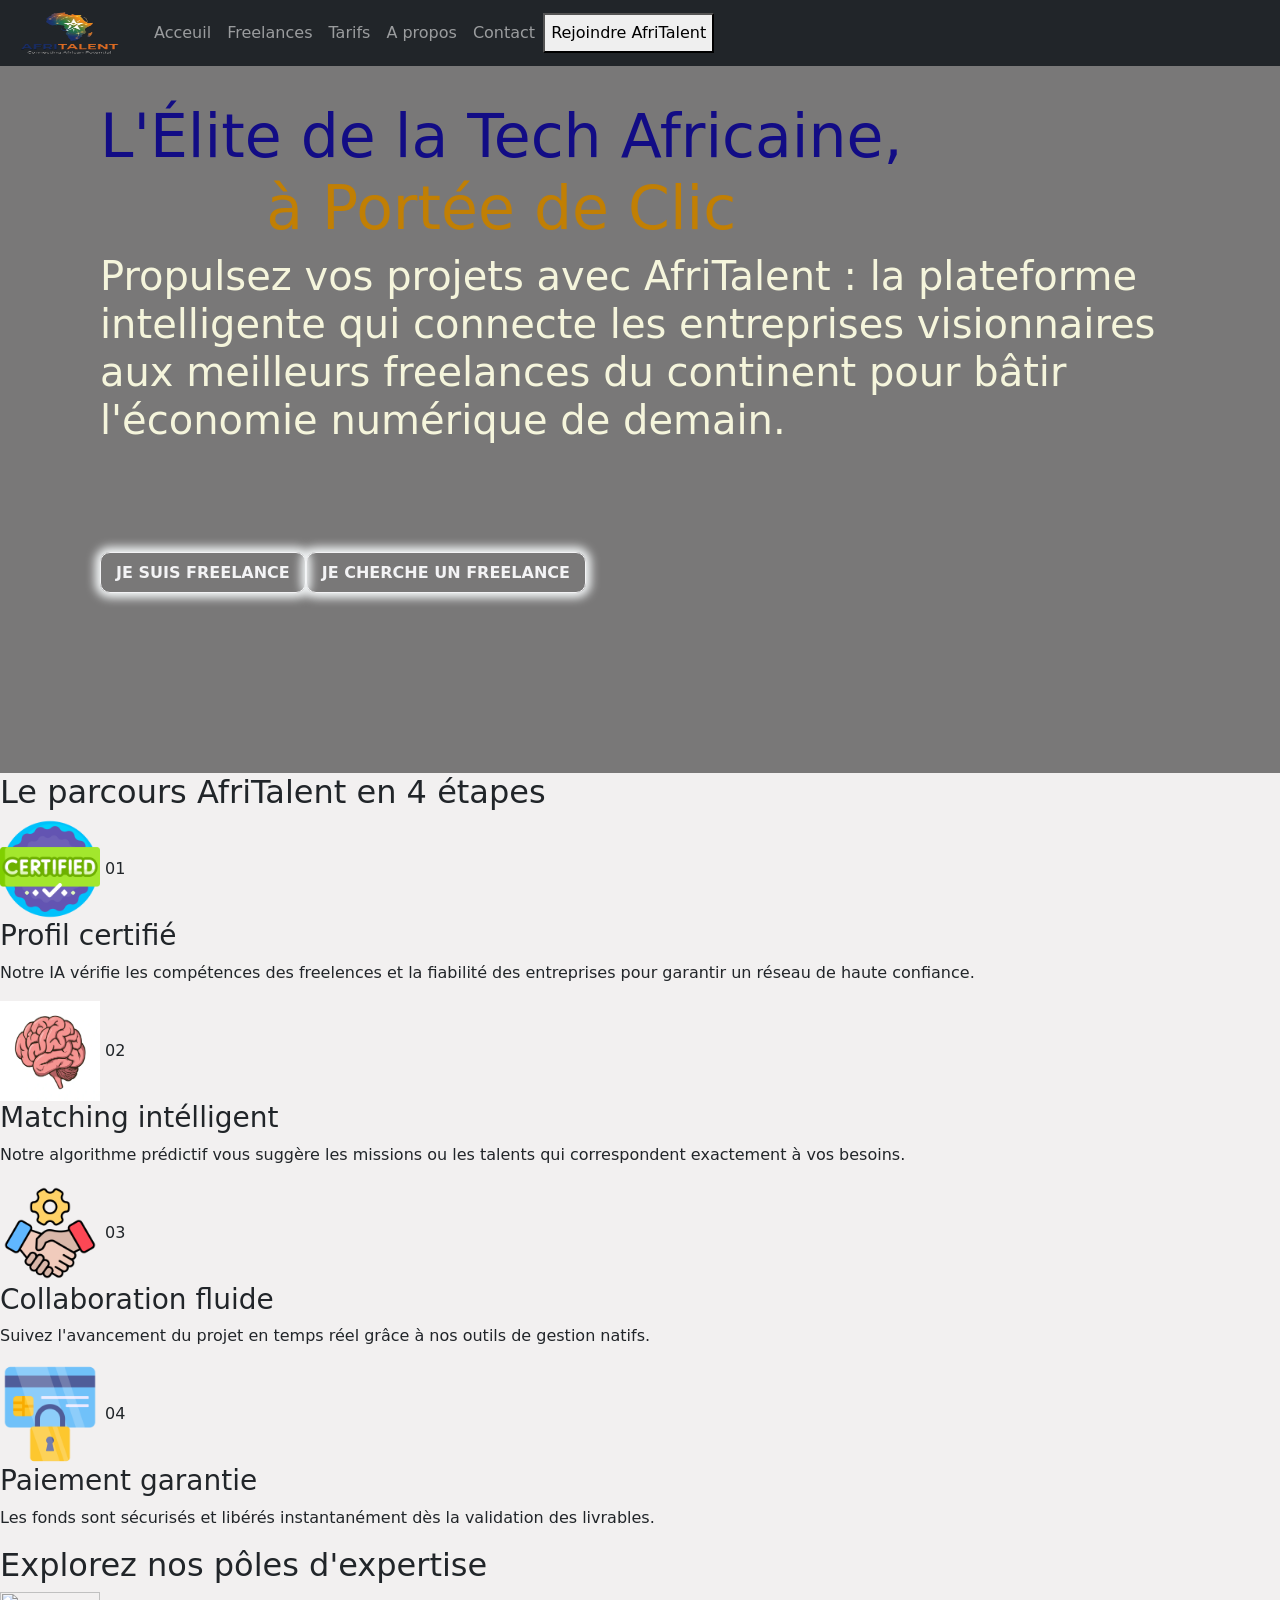
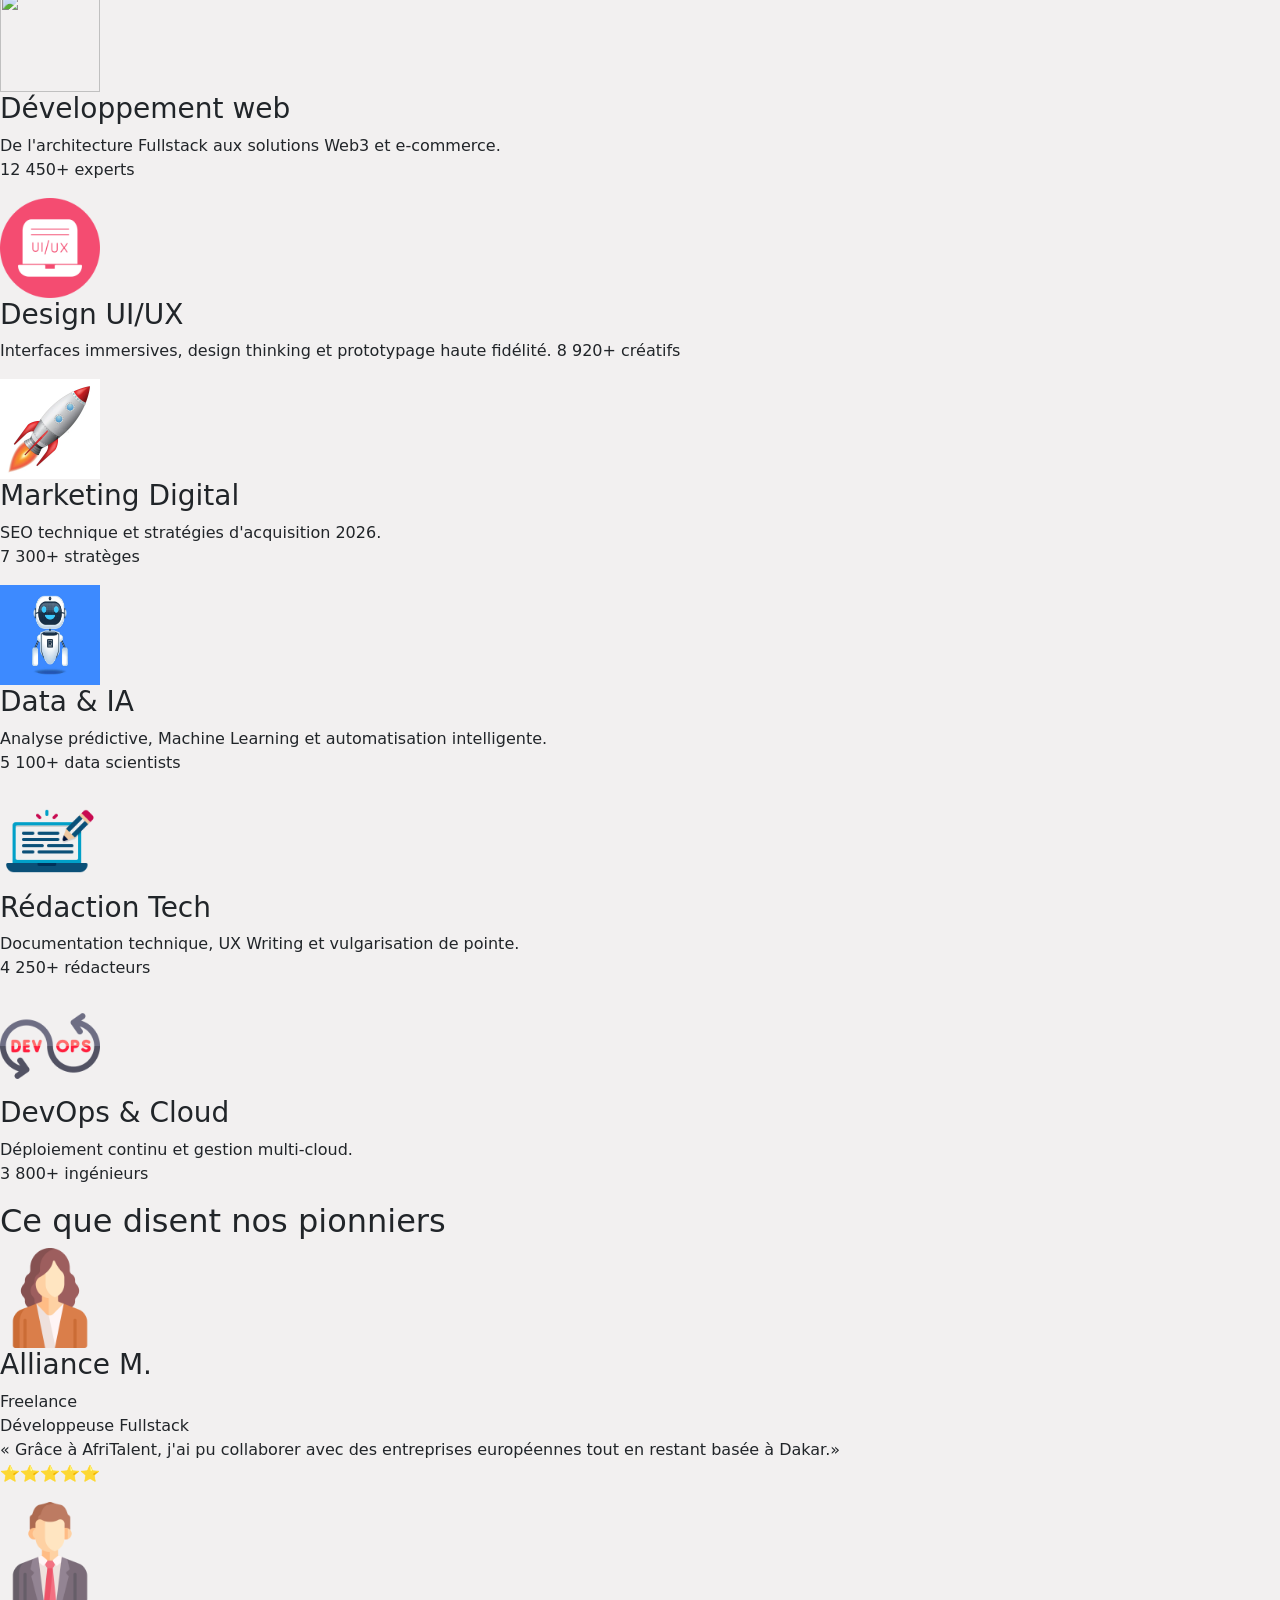
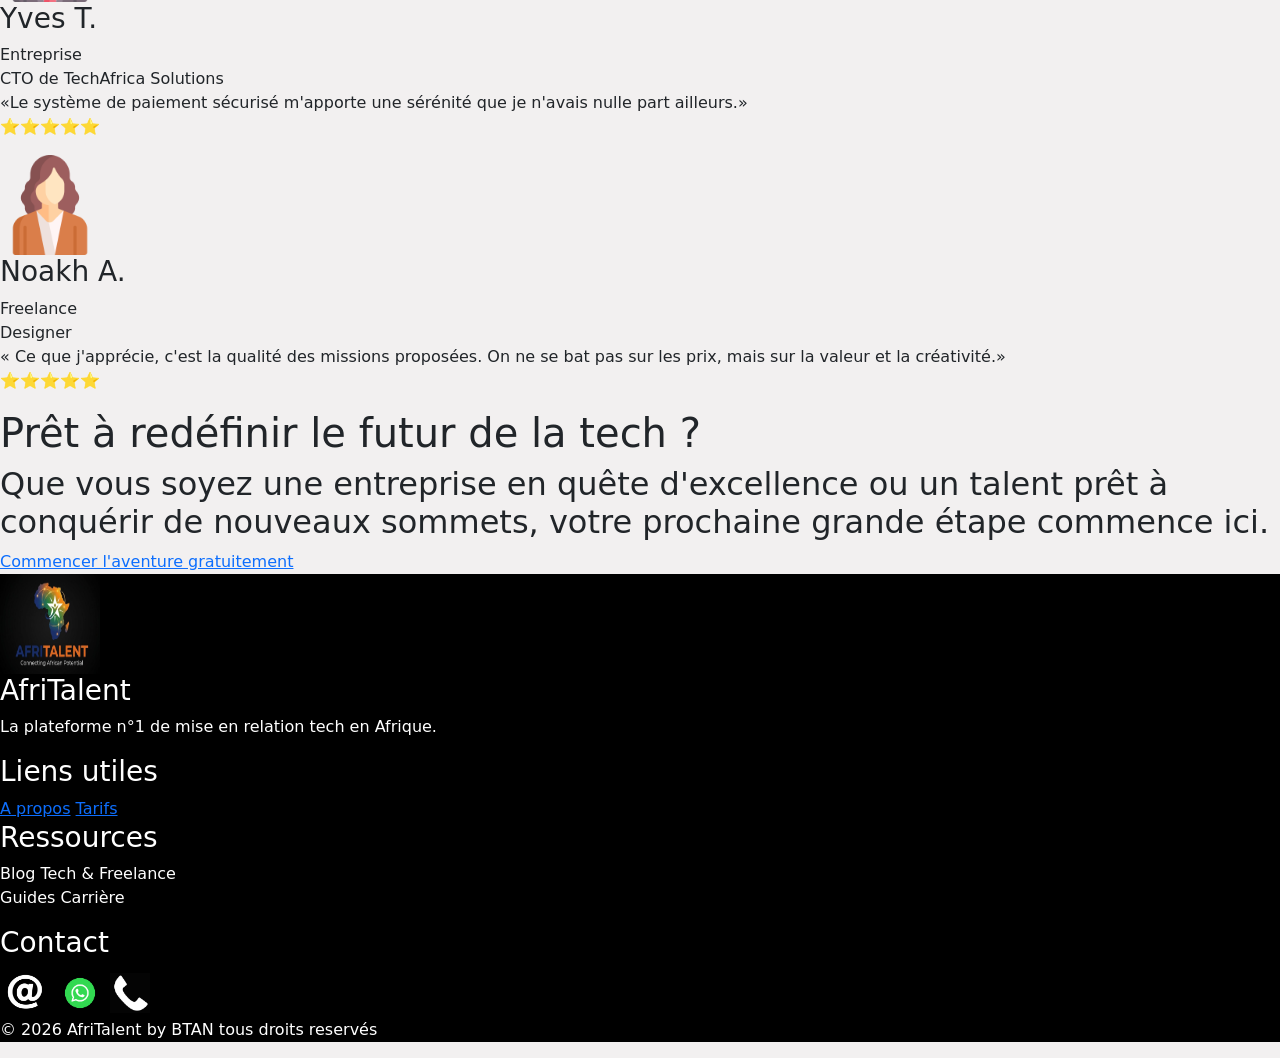
==== index.html @ bb4db83d "creation du depot, arborescence des fichiers et structure HTML de base et structure complète des 5 p" ====
<!DOCTYPE html>
<html lang="en">
<head>
    <meta charset="UTF-8">
    <meta name="viewport" content="width=device-width, initial-scale=1.0">
    <title>Document</title>
    <link href="https://cdn.jsdelivr.net/npm/bootstrap@5.3.8/dist/css/bootstrap.min.css" rel="stylesheet" integrity="sha384-sRIl4kxILFvY47J16cr9ZwB07vP4J8+LH7qKQnuqkuIAvNWLzeN8tE5YBujZqJLB" crossorigin="anonymous">
    <link rel="stylesheet" href="css/style.css">
</head>
<body>
    <!-- section header -->
        <header class="navbar navbar-expand-lg navbar-dark bg-dark fixed-top">
          <img src="images/logos.png" width="150" height="50">
            <nav class="container-fluid">
                <div class="collapse navbar-collapse " id="navbarnav">
                    <ul type="none" class="navbar-nav me-auto">
                        <li class="nav-item"><a class="nav-link" href="">Acceuil</a></li>
                        <li class="nav-item"><a class="nav-link" href="freelances.html">Freelances</a></li>
                        <li class="nav-item"><a class="nav-link" href="tarifs.html">Tarifs</a></li>
                        <li class="nav-item"><a class="nav-link" href="about.html">A propos</a></li>
                        <li class="nav-item"><a class="nav-link" href="contact.html">Contact</a></li>
                        <button id="button">Rejoindre AfriTalent</button>
                    </ul>
                </div>
            </nav>
        </header>

    <!-- section heros -->
        <section class="heros">
         <nav class="nav">
              <h1 class="a"> L'Élite de la Tech Africaine,<br> <span class="b">à Portée de Clic</span></h1>
              <h2>Propulsez vos projets avec AfriTalent : la plateforme intelligente qui  connecte  les entreprises 
               visionnaires aux meilleurs freelances du continent pour bâtir l'économie numérique de demain.
              </h2>
              <button class="b2">Je suis Freelance</button>
              <button  class="b2">Je cherche un Freelance</button>
            </nav>
        </section>
    <!-- Section comment ca marche -->
       <section>
           <h2>Le parcours AfriTalent en 4 étapes</h2>
           <div>
                <article>
                 <img src="images/m1.png" width="100" height="100">
                 <span>01</span>
                 <h3>Profil certifié</h3>
                 <p>Notre IA vérifie les compétences des freelences et la fiabilité des entreprises pour garantir un réseau de haute confiance.</p>     
                </article>
                <article>
                  <img src="images/m2.webp" width="100" height="100">
                  <span>02</span>
                  <h3>Matching intélligent</h3>
                  <p>Notre algorithme prédictif vous suggère les missions ou les talents qui correspondent exactement à vos besoins.</p>
                </article class="col-md-3" data-aos="fade-right">
                <article>
                  <img src="images/m3.png"  width="100" height="100">
                  <span>03</span>
                  <h3>Collaboration fluide</h3>
                  <p>Suivez l'avancement du projet en temps réel grâce à nos outils de gestion natifs.</p>
                </article>
                <article>
                  <img src="images/m4.png" width="100" height="100">
                  <span>04</span>
                  <h3>Paiement garantie</h3>
                  <p>Les fonds sont sécurisés et libérés instantanément dès la validation des livrables.</p>
                </article>
            </div>
       </section>
    <!-- Section categorie de services -->
       <section>
           <div>
                <h2>Explorez nos pôles d'expertise</h2>
               <article>
                 <img src="images/c1.jpg" width="100" height="100">
                 <h3>Développement web</h3>
                 <p>De l'architecture Fullstack aux solutions Web3 et e-commerce. <br><span>12 450+ experts</span></p>
                </article>
                <article>
                 <img src="images/c2.png" width="100" height="100">
                 <h3>Design UI/UX</h3>
                  <P>Interfaces immersives, design thinking et prototypage haute fidélité. <span>8 920+ créatifs</span></P>
                </article>
                <article>
                 <img src="images/c3.webp" width="100" height="100">
                 <h3>Marketing Digital</h3>
                 <P>SEO technique et stratégies d'acquisition 2026. <br><span>7 300+ stratèges</span></P> 
                </article>
                <article>
                 <img src="images/c4.webp" width="100" height="100">
                 <h3>Data & IA</h3>
                 <P>Analyse prédictive, Machine Learning et automatisation intelligente. <br> <span>5 100+ data scientists</span></P>
                </article>
                <article>
                 <img src="images/c5.png" width="100" height="100">
                 <h3>Rédaction Tech</h3>
                 <P>Documentation technique, UX Writing et vulgarisation de pointe. <br><span>4 250+ rédacteurs</span></P> 
                </article>
                <article>
                 <img src="images/c6.png" width="100" height="100">
                 <h3>DevOps & Cloud</h3>
                 <p>Déploiement continu et gestion multi-cloud. <br><span>3 800+ ingénieurs</span></p>
             </article>
            </div>
        </section>
    <!-- Section Temoignages -->
        <section>
            <h2>Ce que disent nos pionniers</h2>
            <div>
                <article>
                 <img src="images/f.png" width="100" height="100">
                 <h3>Alliance M.</h3>
                 <p>Freelance <br>Développeuse Fullstack <br>« Grâce à AfriTalent, j'ai pu collaborer avec des entreprises européennes tout en restant basée à Dakar.» <br>⭐⭐⭐⭐⭐</p>
                </article>
                <article>
                 <img src="images/h.png" width="100" height="100">
                 <h3>Yves T.</h3>
                 <p>Entreprise <br>CTO de TechAfrica Solutions <br> «Le système de paiement sécurisé m'apporte une sérénité que je n'avais nulle part ailleurs.» <br>⭐⭐⭐⭐⭐ </p>
                </article>
                <article>
                 <img src="images/f.png" width="100" height="100">
                 <h3>Noakh A.</h3>
                 <p>Freelance <br>Designer <br> « Ce que j'apprécie, c'est la qualité des missions proposées. On ne se bat pas sur les prix, mais sur la valeur et la créativité.» <br>⭐⭐⭐⭐⭐</p>
                </article>
            </div>
        </section>
   <!-- Section appel à l'action -->
        <section>
           <nav>
             <h1>Prêt à redéfinir le futur de la tech ?</h1>
             <h2>Que vous soyez une entreprise en quête d'excellence ou un talent prêt à conquérir de nouveaux sommets, votre prochaine grande étape commence ici. </h2>
             <a href="">Commencer l'aventure gratuitement</a>
            </nav>
        </section>
    <!-- pied de page-->
        <footer>
            <div>
                <div>
                  <img src="images/logo.jpg" width="100" height="100">
                  <h3>AfriTalent </h3>
                  <p>La plateforme n°1 de mise en relation tech en Afrique. </p>
               </div>
               <div>
                   <h3>Liens utiles</h3>
                   <a href="about.html">A propos</a>
                   <a href="tarifs.html">Tarifs</a>
               </div>
               <div>
                    <h3>Ressources</h3>
                    <p> Blog Tech & Freelance <br> Guides Carrière</p>
               </div>
               <div>
                <h3>Contact</h3>
                <a href="mailto:aphienoakhbsemetati@gmail.com"><img src="images/mail.png" width="50" height="50"></a>
                <a href="https://wa.me/+221781727714?text=Bonjour"><img src="images/whatsapp_logo.png" width="50" height="50"></a>
                <a href="callto:+221781727714"><img src="images/tel.png" width="40" height="40"></a>
               </div>
            </div>
            <p>&copy; 2026 AfriTalent by BTAN tous droits reservés</p>
        </footer>
</body>
</html>
---- css/style.css ----
*{
    margin: 0;
}
body{
    background: #f2f0f0;
    line-height: 1.5;

}

.heros{
     background-image:linear-gradient(to bottom,rgb(0,0,0,0.5), rgb(0,0,0,0.5)), url(../Images/ar1.png);
     gap: 100px;
      padding: 100px;
       align-items: center;
       display: flex;
       color: beige;
}
.a{
    color: rgb(18, 12, 133);
}
.b{
    color: rgb(193, 127, 4);
}
.nav{
     margin-bottom: 80px;
}
.nav h1{
    font-size: 60px;
    text-align: center;
}
.nav h2{
  font-size: 40px;
  text-align: left;
}
.b2{
  display: inline-block;
  border: 1px, solid ;
  padding: 7.5px 15px;
  margin-top: 100px;
  color: rgb(243, 243, 245);
  border-radius:10px;
  background: transparent;
  font-weight: bold;
  text-transform: uppercase;
  box-shadow: 0 0 10px 5px rgb(244, 247, 248);  
  
}
.b2:hover{
     transform: rotate(10deg);
    box-shadow: inherit;
}
footer{
    background: black;
    color: white;
}
/* formulaire */

#form{
    display: flex;
    height: 50vh; 
    font-size: 20px;
     background-image:linear-gradient(to bottom,rgb(0,0,0,0.5), rgb(0,0,0,0.5)), url(../Images/ar2.png);
}
#form form{
    width: 30%;
    display: flex;
    flex-direction: column;
    justify-content: space-between;
    padding: 2em;  
    color: rgb(9, 9, 9);
}
#form form > div:not(#bt){
    display: flex;
    justify-content: space-between;
    align-items: center;
}
#form form > div input:not(#bt input){
    width: 15em;
    height: 2em;
    background:rgb(245, 243, 243);
    border-radius: 5px;
}
.section{
     width: 15em;
    height: 2em;
    background:rgb(245, 243, 243);
    border-radius: 5px;
}
#label{
    width: 15em;
    height: 2em; 
}
#bt{
    display: flex;
    justify-content: center; 
    margin:20px ;
} */
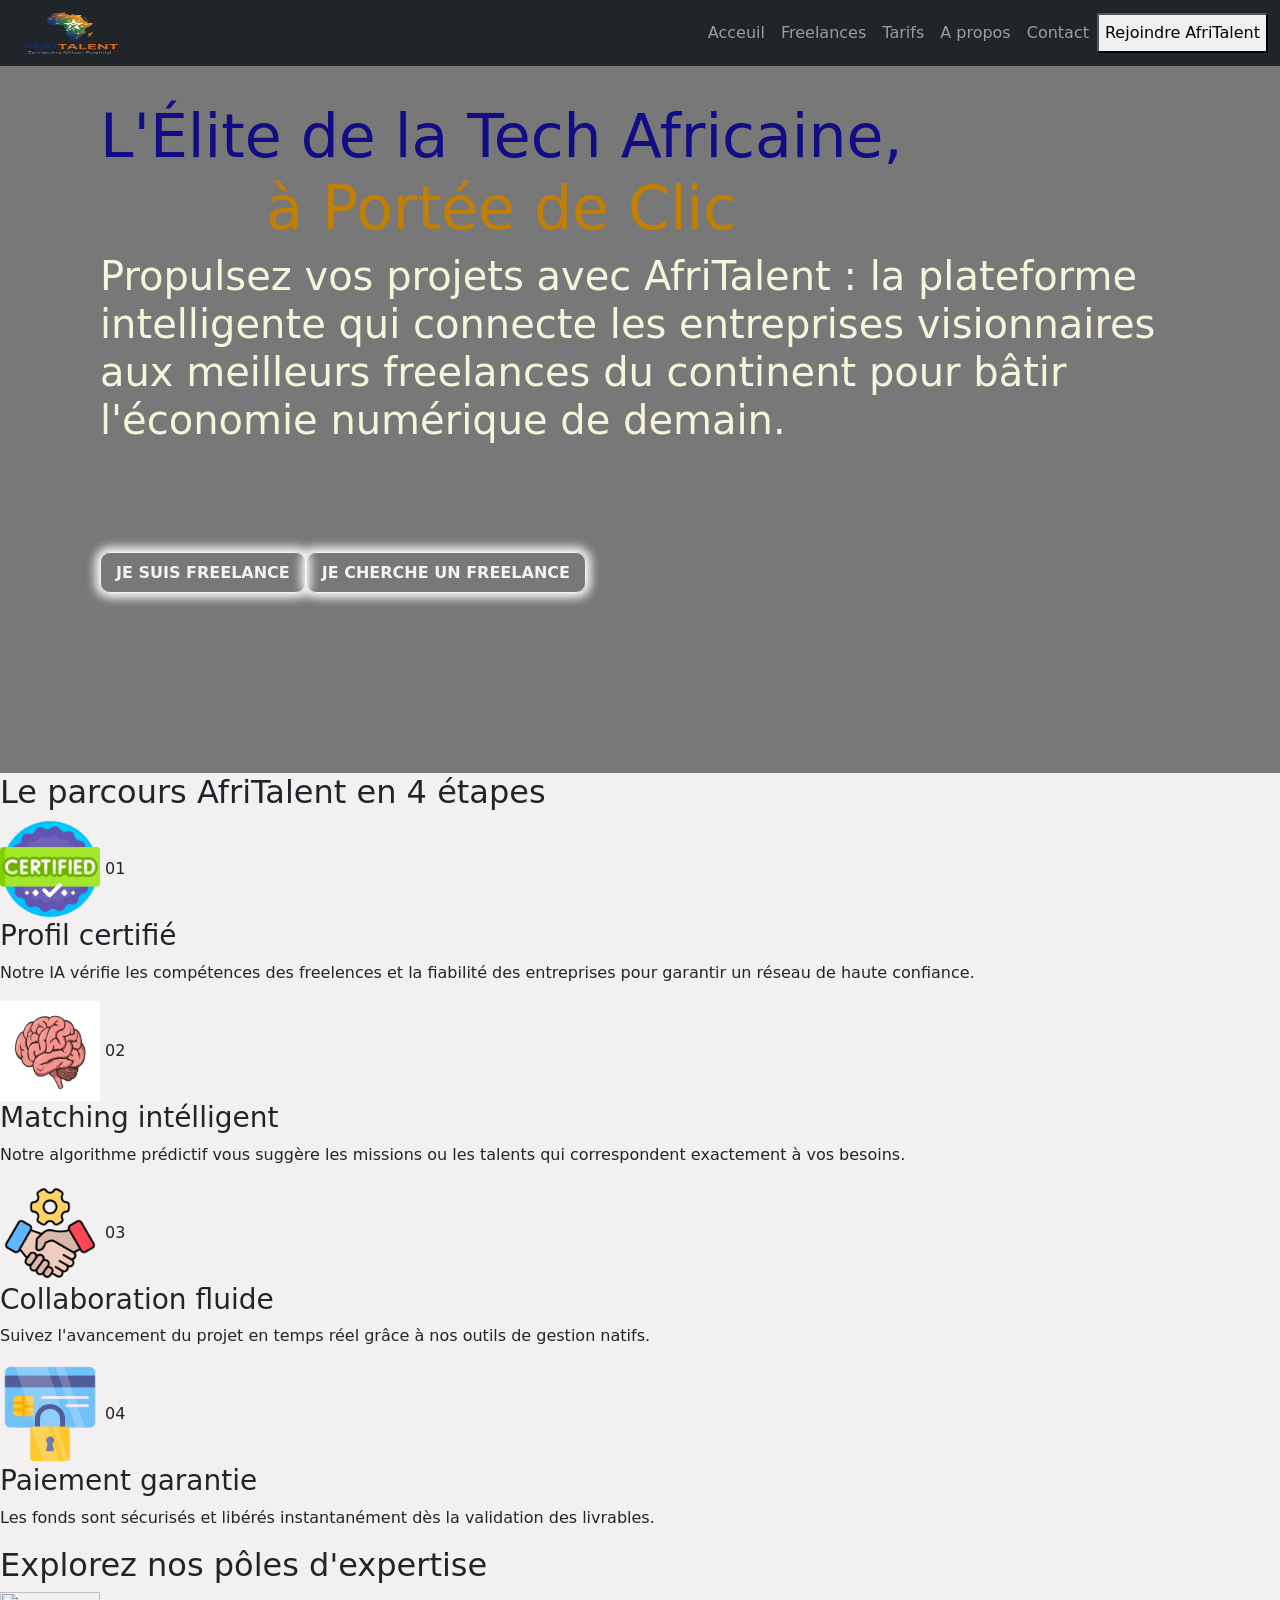
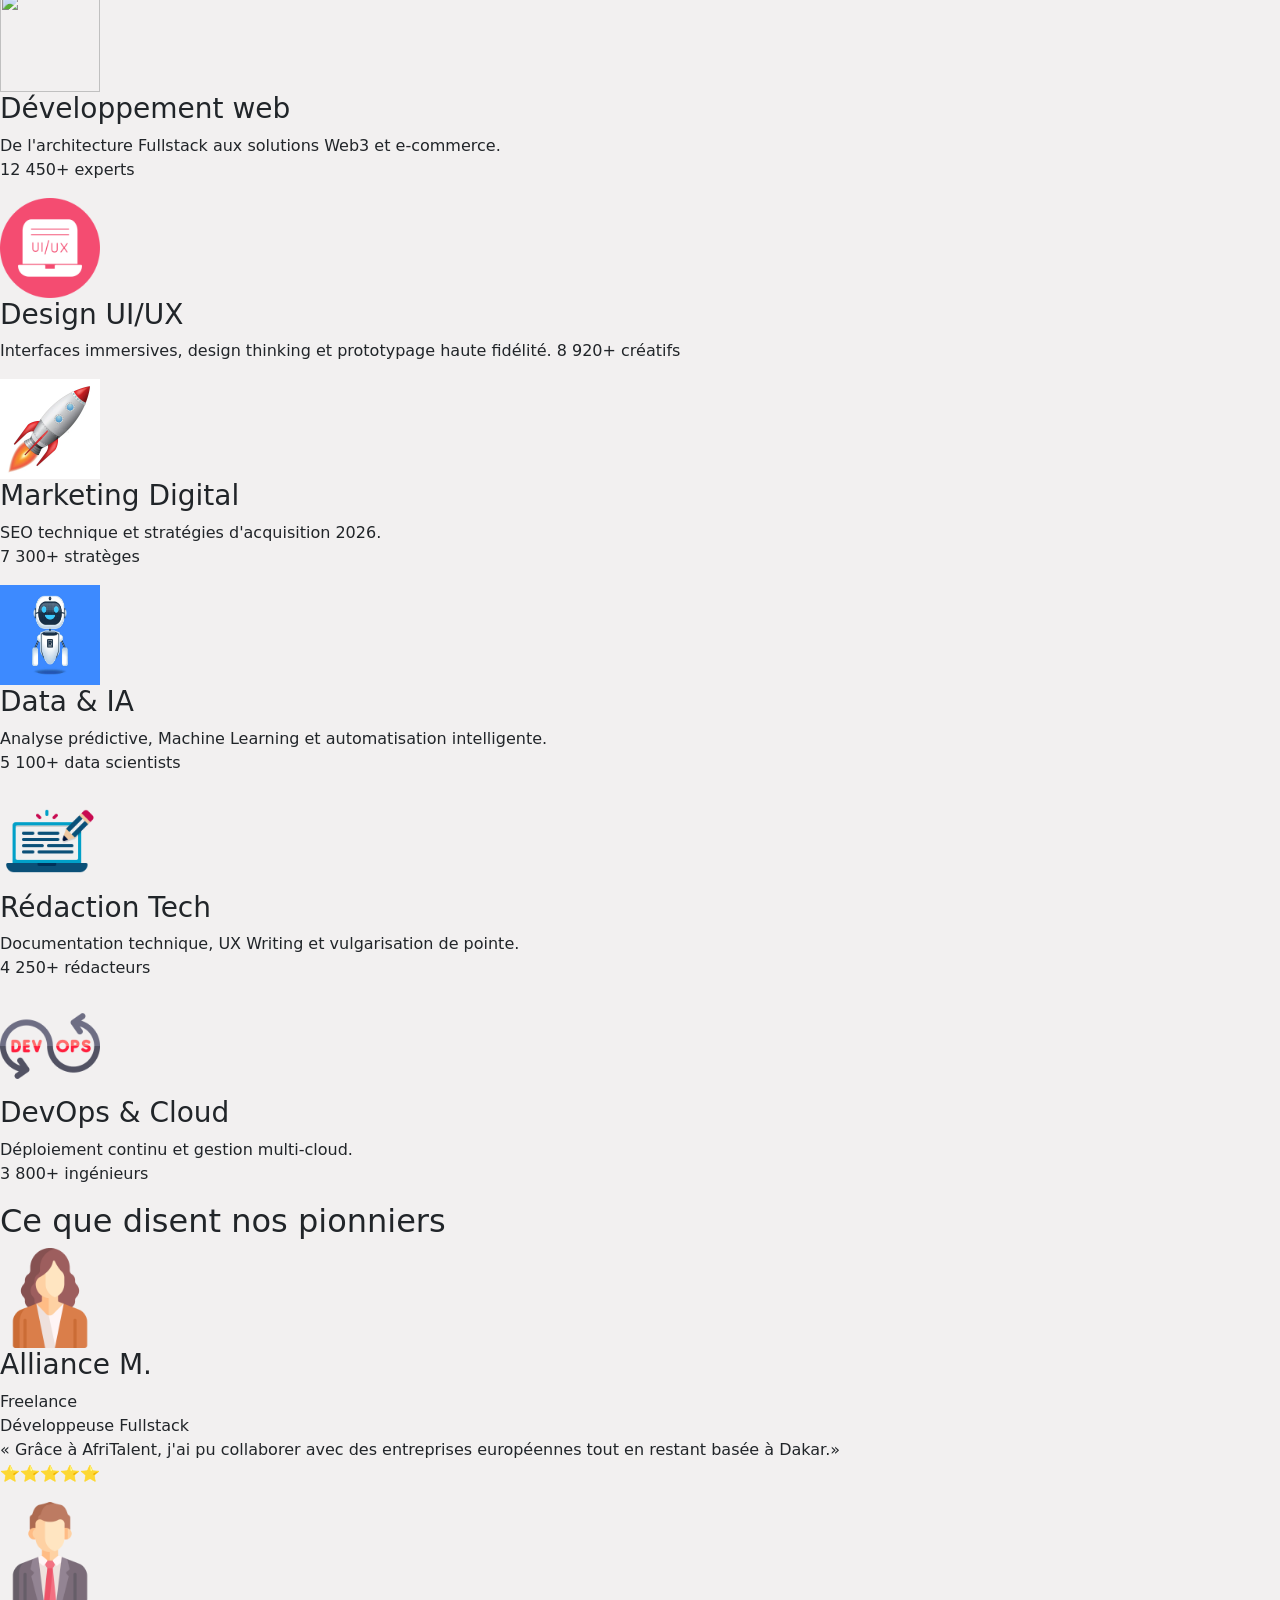
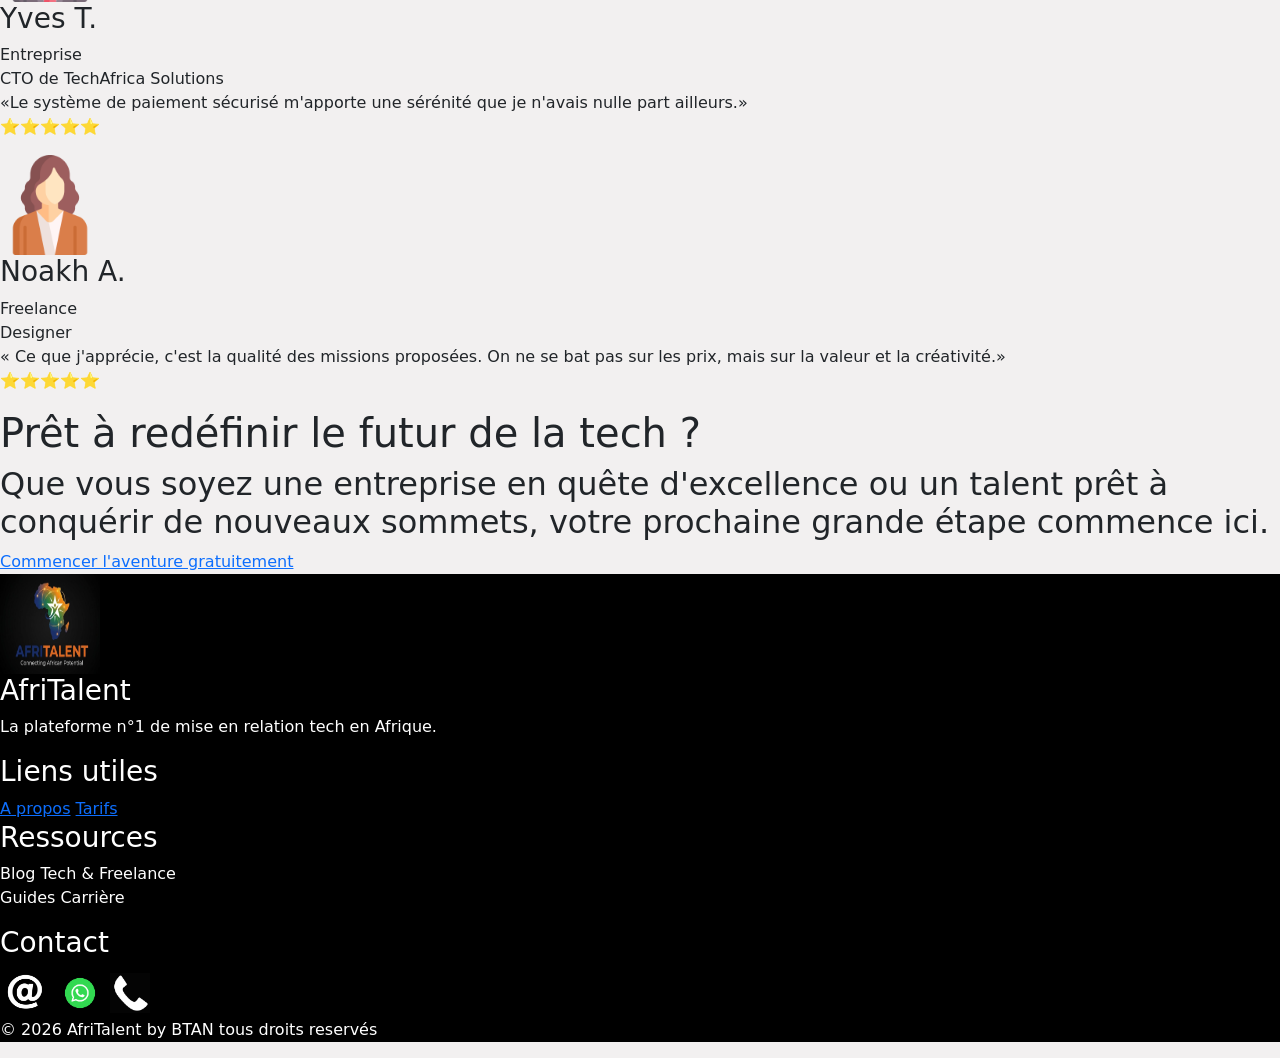
==== commit 91b02936: "HTML structure complète des 5 pages avec sections et contenu texte" ====
--- a/index.html
+++ b/index.html
@@ -13,7 +13,7 @@
           <img src="images/logos.png" width="150" height="50">
             <nav class="container-fluid">
                 <div class="collapse navbar-collapse " id="navbarnav">
-                    <ul type="none" class="navbar-nav me-auto">
+                    <ul type="none" class="navbar-nav ms-auto">
                         <li class="nav-item"><a class="nav-link" href="">Acceuil</a></li>
                         <li class="nav-item"><a class="nav-link" href="freelances.html">Freelances</a></li>
                         <li class="nav-item"><a class="nav-link" href="tarifs.html">Tarifs</a></li>
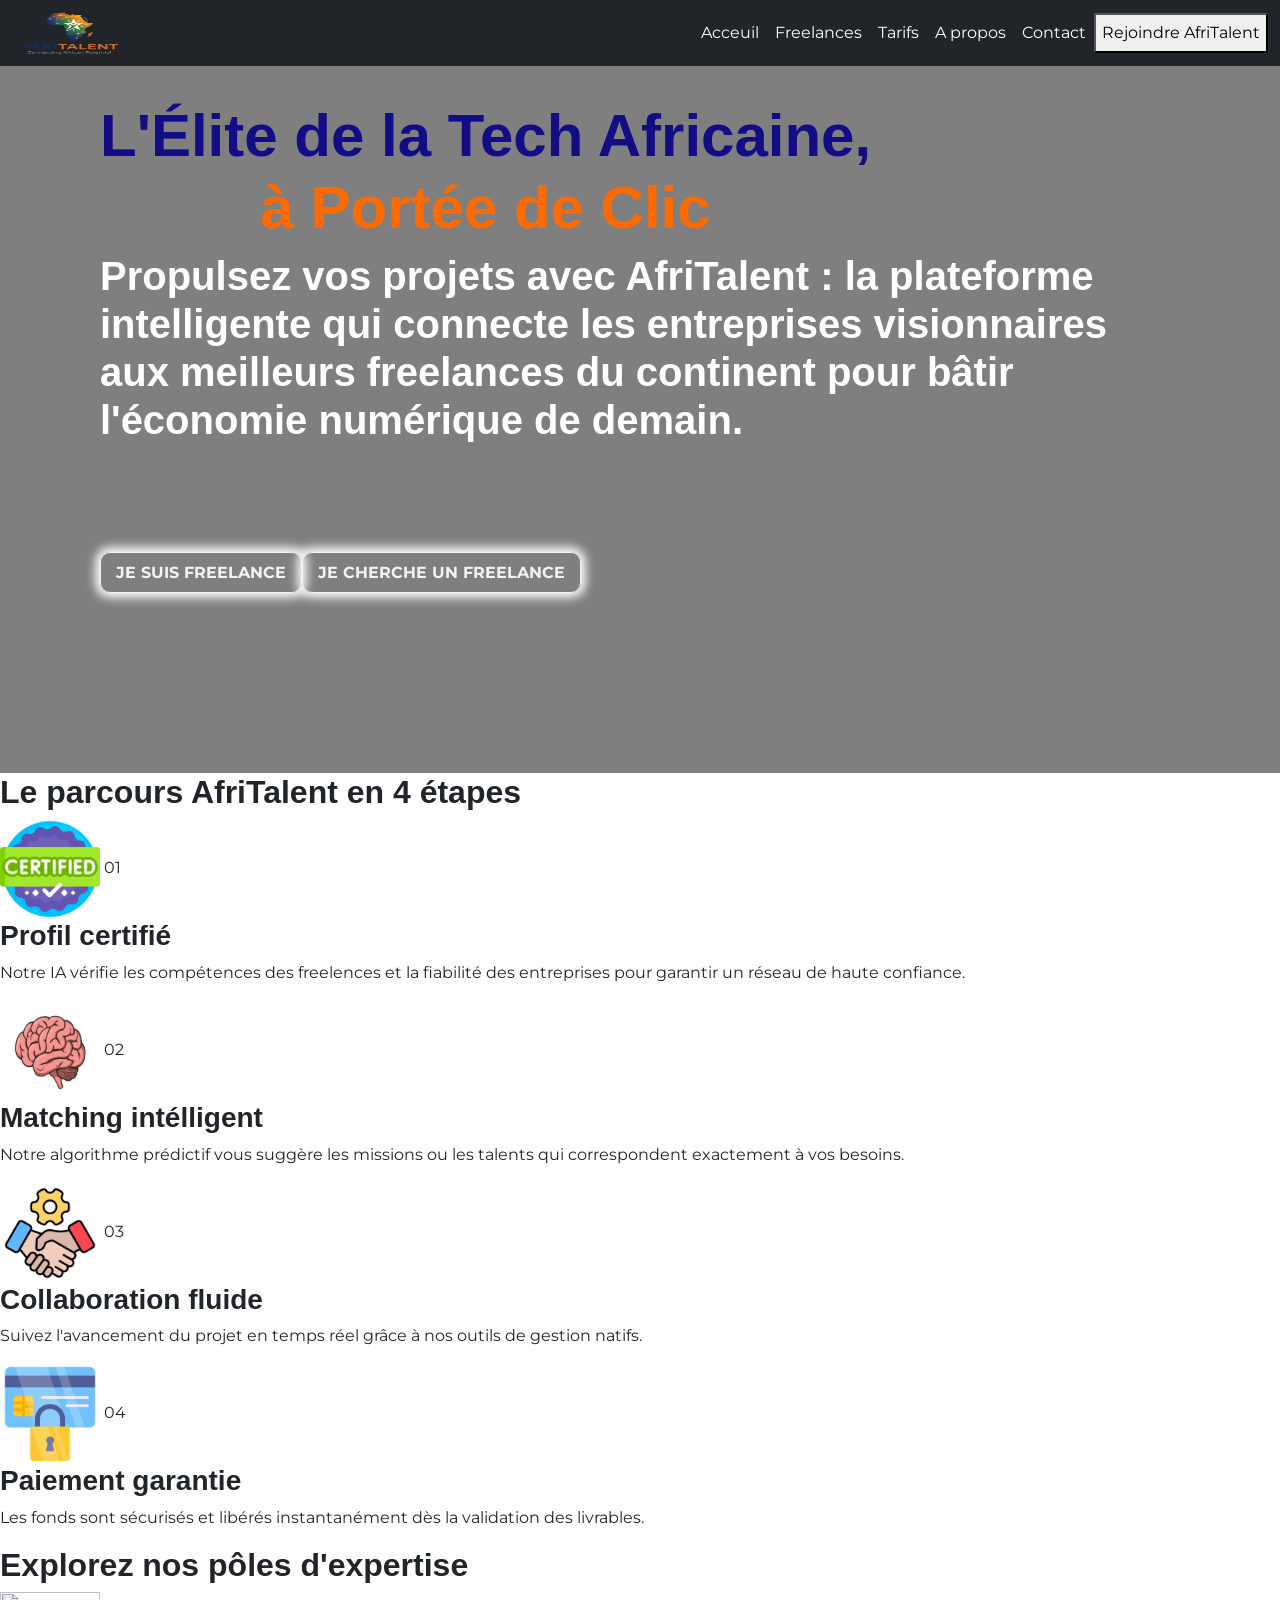
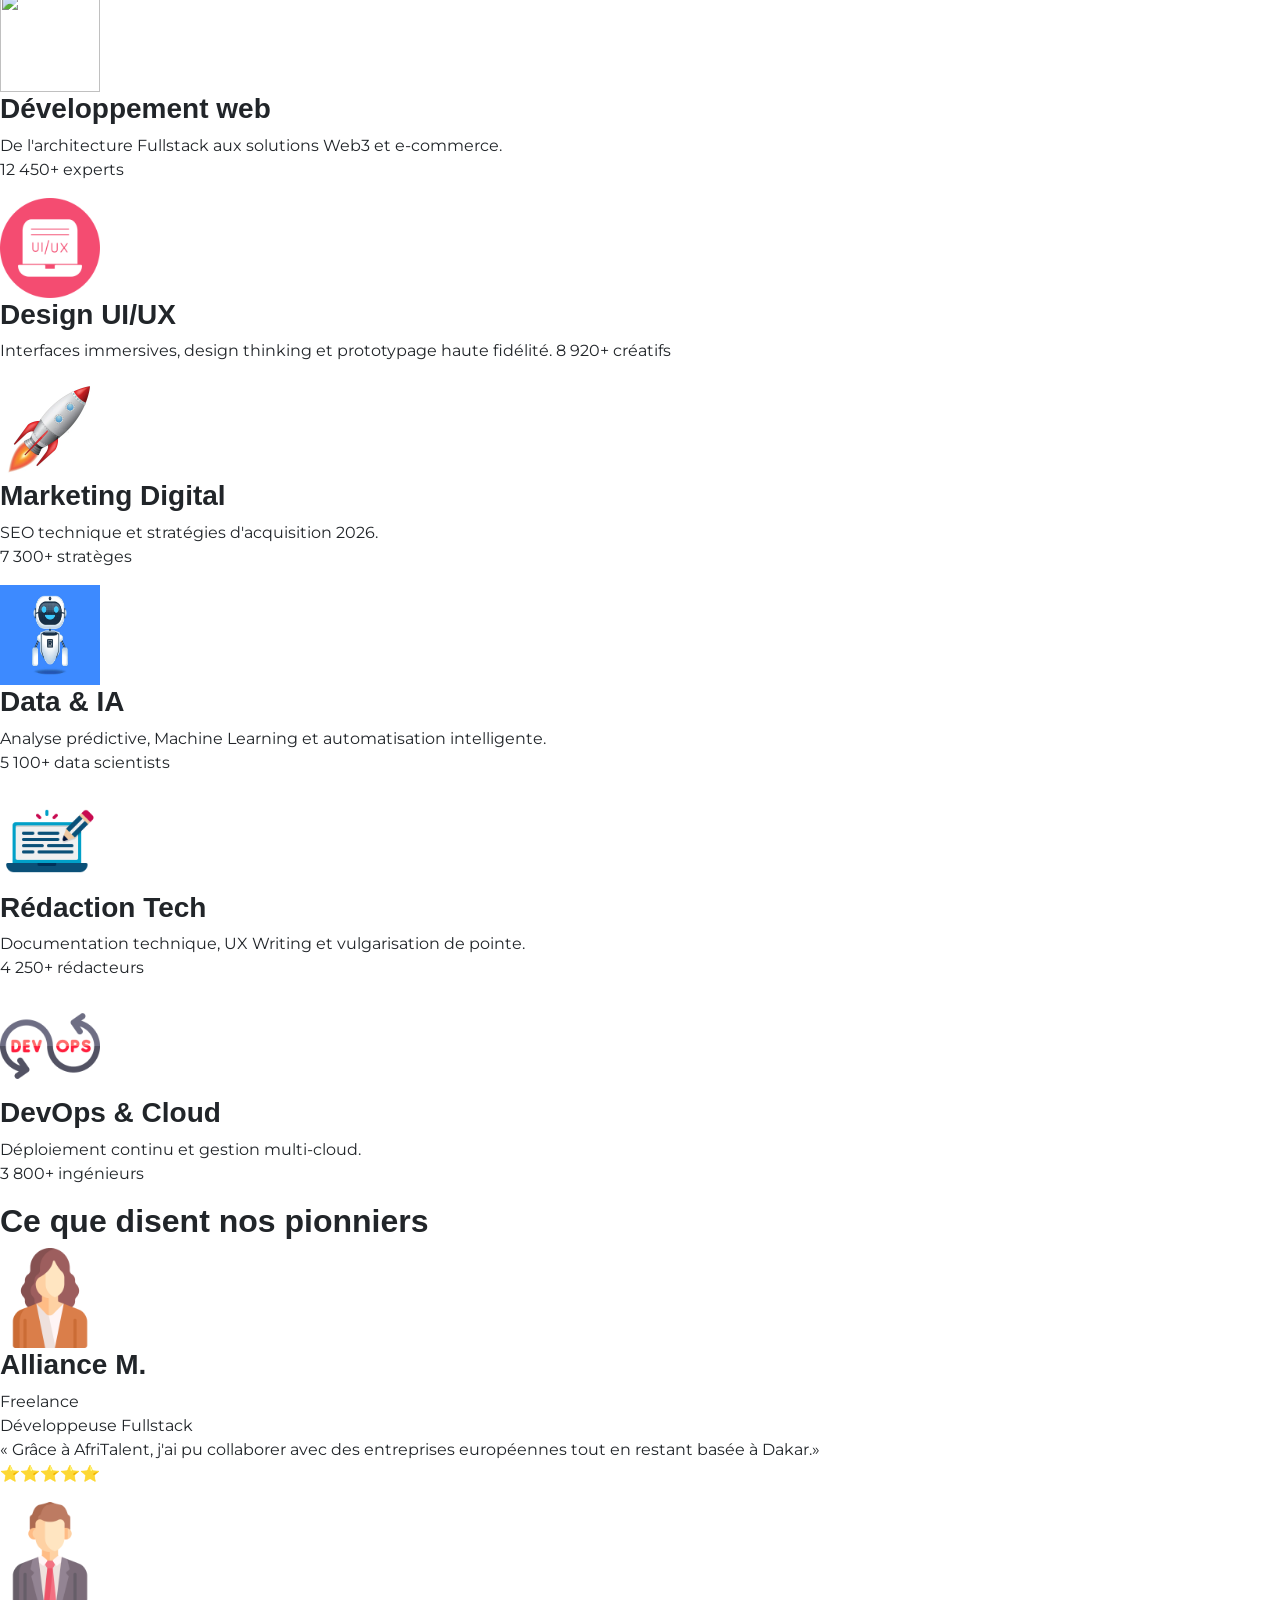
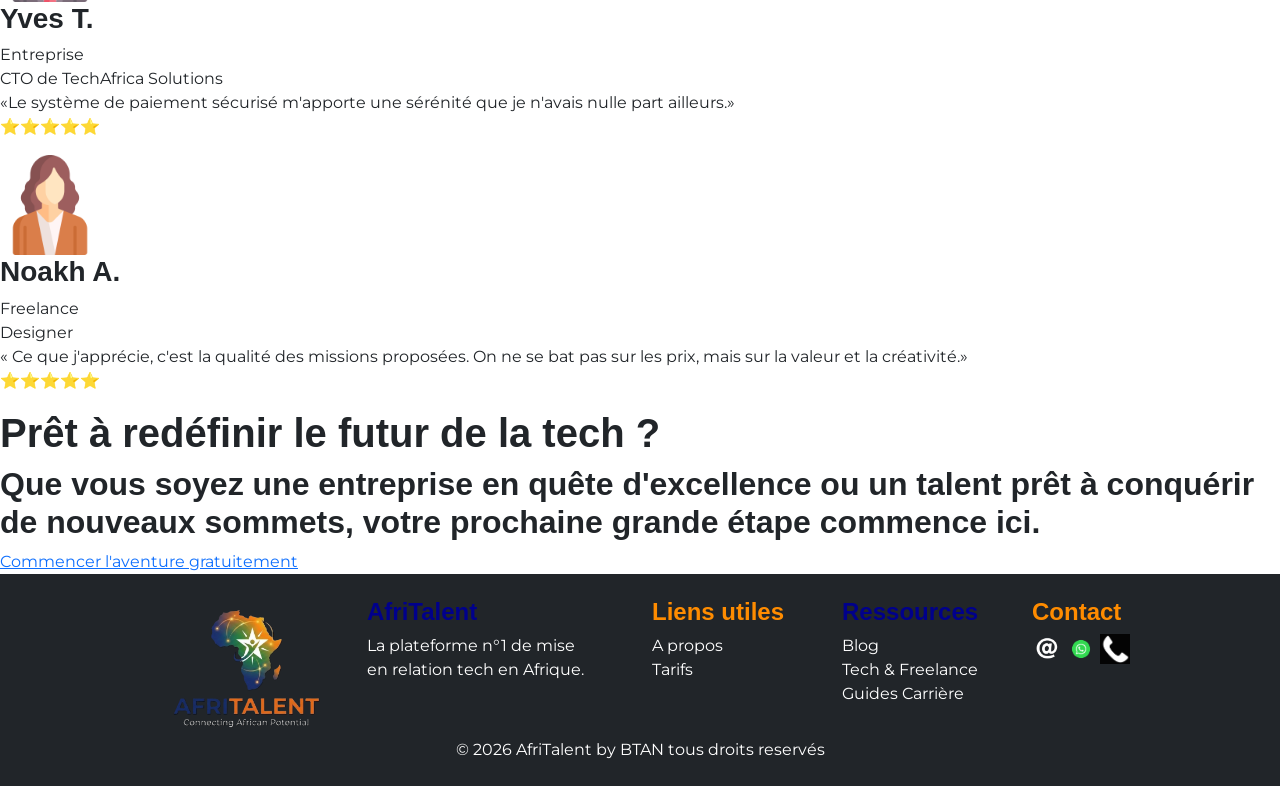
==== commit 0f7f16d3: "CSS variables, typographie, layout général et styles de base" ====
--- a/index.html
+++ b/index.html
@@ -6,6 +6,7 @@
     <title>Document</title>
     <link href="https://cdn.jsdelivr.net/npm/bootstrap@5.3.8/dist/css/bootstrap.min.css" rel="stylesheet" integrity="sha384-sRIl4kxILFvY47J16cr9ZwB07vP4J8+LH7qKQnuqkuIAvNWLzeN8tE5YBujZqJLB" crossorigin="anonymous">
     <link rel="stylesheet" href="css/style.css">
+<link href="https://fonts.googleapis.com/css2?family=Bebas+Neue&family=Bitcount+Grid+Double:wght@100..900&family=Montserrat:ital,wght@0,100..900;1,100..900&display=swap" rel="stylesheet">
 </head>
 <body>
     <!-- section header -->
@@ -14,12 +15,12 @@
             <nav class="container-fluid">
                 <div class="collapse navbar-collapse " id="navbarnav">
                     <ul type="none" class="navbar-nav ms-auto">
-                        <li class="nav-item"><a class="nav-link" href="">Acceuil</a></li>
-                        <li class="nav-item"><a class="nav-link" href="freelances.html">Freelances</a></li>
-                        <li class="nav-item"><a class="nav-link" href="tarifs.html">Tarifs</a></li>
-                        <li class="nav-item"><a class="nav-link" href="about.html">A propos</a></li>
-                        <li class="nav-item"><a class="nav-link" href="contact.html">Contact</a></li>
-                        <button id="button">Rejoindre AfriTalent</button>
+                        <li class="nav-item"><a class="nav-link active" aria-current="page" href="index.html">Acceuil</a></li>
+                        <li class="nav-item"><a class="nav-link active" aria-current="page" href="freelances.html">Freelances</a></li>
+                        <li class="nav-item"><a class="nav-link active" aria-current="page" href="tarifs.html">Tarifs</a></li>
+                        <li class="nav-item"><a class="nav-link active" aria-current="page" href="about.html">A propos</a></li>
+                        <li class="nav-item"><a class="nav-link active" aria-current="page" href="contact.html">Contact</a></li>
+                        <button id="btn btn-custom">Rejoindre AfriTalent</button>
                     </ul>
                 </div>
             </nav>
@@ -28,7 +29,7 @@
     <!-- section heros -->
         <section class="heros">
          <nav class="nav">
-              <h1 class="a"> L'Élite de la Tech Africaine,<br> <span class="b">à Portée de Clic</span></h1>
+              <h1 class="a">L'Élite de la Tech Africaine,<br> <span class="b">à Portée de Clic</span></h1>
               <h2>Propulsez vos projets avec AfriTalent : la plateforme intelligente qui  connecte  les entreprises 
                visionnaires aux meilleurs freelances du continent pour bâtir l'économie numérique de demain.
               </h2>
@@ -132,30 +133,36 @@
             </nav>
         </section>
     <!-- pied de page-->
-        <footer>
-            <div>
-                <div>
-                  <img src="images/logo.jpg" width="100" height="100">
-                  <h3>AfriTalent </h3>
-                  <p>La plateforme n°1 de mise en relation tech en Afrique. </p>
-               </div>
-               <div>
-                   <h3>Liens utiles</h3>
-                   <a href="about.html">A propos</a>
-                   <a href="tarifs.html">Tarifs</a>
-               </div>
-               <div>
-                    <h3>Ressources</h3>
-                    <p> Blog Tech & Freelance <br> Guides Carrière</p>
-               </div>
-               <div>
-                <h3>Contact</h3>
-                <a href="mailto:aphienoakhbsemetati@gmail.com"><img src="images/mail.png" width="50" height="50"></a>
-                <a href="https://wa.me/+221781727714?text=Bonjour"><img src="images/whatsapp_logo.png" width="50" height="50"></a>
-                <a href="callto:+221781727714"><img src="images/tel.png" width="40" height="40"></a>
-               </div>
+        <footer  class="bg-dark text-white py-4" >
+            <div class="container">
+                <div class="row">
+                    <div class="col-md-3 text-end">
+                       <img src="images/logos.png" alt="Logo AfriTalent" style="max-height: 140px;" class="img-fluid"  > 
+                    </div>
+                    <div class="col-md-3">
+                      <h4 style="color: #00008B;" class="fw-bold">AfriTalent </h4>
+                      <p>La plateforme n°1 de mise <br> en relation tech en Afrique. </p>
+                    </div>
+                   <div class="col-md-2">
+                       <h4 style="color: #FF8C00;" class="fw-bold">Liens utiles</h4>
+                        <ul class="list-unstyled">
+                            <li><a href="about.html" class="text-decoration-none text-white">A propos</a></li>
+                            <li><a href="tarifs.html" class="text-decoration-none text-white">Tarifs</a></li>
+                        </ul>    
+                   </div>
+                   <div class="col-md-2">
+                        <h4 style="color: #00008B;" class="fw-bold">Ressources</h4>
+                        <p> Blog <br>Tech & Freelance <br> Guides Carrière</p>
+                   </div>
+                   <div class="col-md-2">
+                    <h4 style="color: #FF8C00;" class="fw-bold">Contact</h4>
+                        <a href="mailto:aphienoakhbsemetati@gmail.com"><img src="images/mail.png" width="30" height="30"></a>
+                        <a href="https://wa.me/+221781727714?text=Bonjour"><img src="images/whatsapp_logo.png" width="30" height="30"></a>
+                        <a href="callto:+221781727714"><img src="images/tel.png" width="30" height="30"></a>
+                   </div>
+                </div>
             </div>
-            <p>&copy; 2026 AfriTalent by BTAN tous droits reservés</p>
+            <p class="text-center mb-0">&copy; 2026 AfriTalent by BTAN tous droits reservés</p>
         </footer>
 </body>
 </html>
--- a/css/style.css
+++ b/css/style.css
@@ -1,25 +1,62 @@
 *{
     margin: 0;
 }
-body{
-    background: #f2f0f0;
-    line-height: 1.5;
-
+@import url('https://fonts.googleapis.com/css2?family=Poppins:wght@400;700&display=swap');
+:root{
+     --border-radius: 10px;
+     --transition: all 0.3s ease;
+     --primary-color:rgb(255, 255, 255);
+     --secondary-color:rgb(4, 4, 4);
+     --accent-color: #ff6b00;
+     --font-size: 16px;
+}
+/* Pour les liens de la navbar */
+.nav-link:active {
+    color: var(--accent-color) !important; 
+}
+/* Pour un effet de fondu fluide */
+.nav-link:hover {
+    color: var(--accent-color)!important;
+    transition: 0.3s; 
+}
+/* Pour le bouton "Rejoindre AfriTalent" */
+.btn:active {
+    background-color: #00008B !important; 
+    border-color: #00008B !important;
+}
+.btn-custom-join {
+    border: 2px solid #fff;
+    color: #fff;
+    background: transparent;
 }
 
+.btn-custom-join:hover, .btn-custom-join:active {
+    background-color: var(--accent-color); /* Orange au survol/clic */
+    border-color: var(--accent-color);
+    color: var(--primary-color);
+}
+body{
+    background: var(--primary-color);
+    line-height: 1.5;
+    font-family: 'Montserrat', sans-serif;
+}
+h1, h2, h3, h4 {
+    font-family: 'Poppins', sans-serif;
+    font-weight: 600;
+}
 .heros{
      background-image:linear-gradient(to bottom,rgb(0,0,0,0.5), rgb(0,0,0,0.5)), url(../Images/ar1.png);
      gap: 100px;
       padding: 100px;
        align-items: center;
        display: flex;
-       color: beige;
+       color: var(--primary-color);
 }
 .a{
     color: rgb(18, 12, 133);
 }
 .b{
-    color: rgb(193, 127, 4);
+   color: var(--accent-color) !important;
 }
 .nav{
      margin-bottom: 80px;
@@ -38,60 +75,18 @@
   padding: 7.5px 15px;
   margin-top: 100px;
   color: rgb(243, 243, 245);
-  border-radius:10px;
+  border-radius : var(--border-radius);
   background: transparent;
   font-weight: bold;
   text-transform: uppercase;
   box-shadow: 0 0 10px 5px rgb(244, 247, 248);  
   
 }
+
 .b2:hover{
      transform: rotate(10deg);
     box-shadow: inherit;
 }
-footer{
-    background: black;
-    color: white;
-}
-/* formulaire */
 
-#form{
-    display: flex;
-    height: 50vh; 
-    font-size: 20px;
-     background-image:linear-gradient(to bottom,rgb(0,0,0,0.5), rgb(0,0,0,0.5)), url(../Images/ar2.png);
-}
-#form form{
-    width: 30%;
-    display: flex;
-    flex-direction: column;
-    justify-content: space-between;
-    padding: 2em;  
-    color: rgb(9, 9, 9);
-}
-#form form > div:not(#bt){
-    display: flex;
-    justify-content: space-between;
-    align-items: center;
-}
-#form form > div input:not(#bt input){
-    width: 15em;
-    height: 2em;
-    background:rgb(245, 243, 243);
-    border-radius: 5px;
-}
-.section{
-     width: 15em;
-    height: 2em;
-    background:rgb(245, 243, 243);
-    border-radius: 5px;
-}
-#label{
-    width: 15em;
-    height: 2em; 
-}
-#bt{
-    display: flex;
-    justify-content: center; 
-    margin:20px ;
-} */+
+
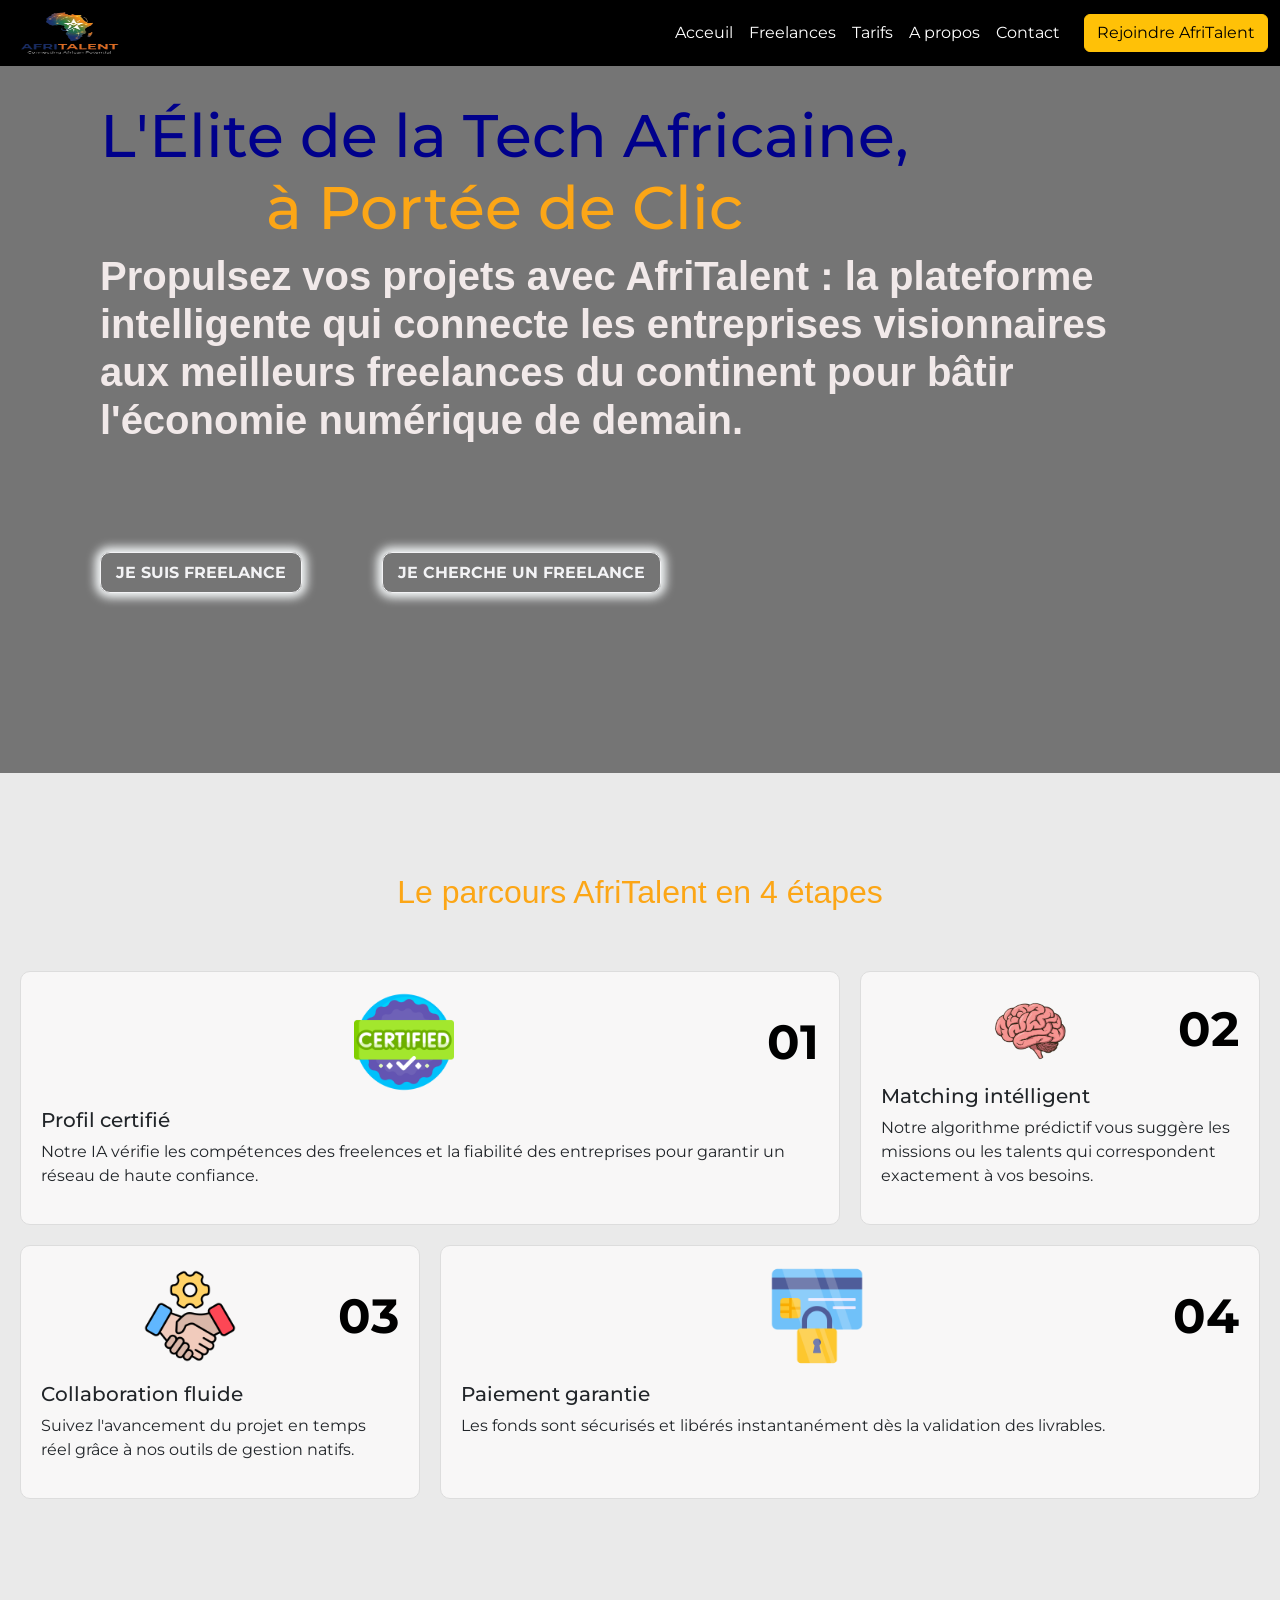
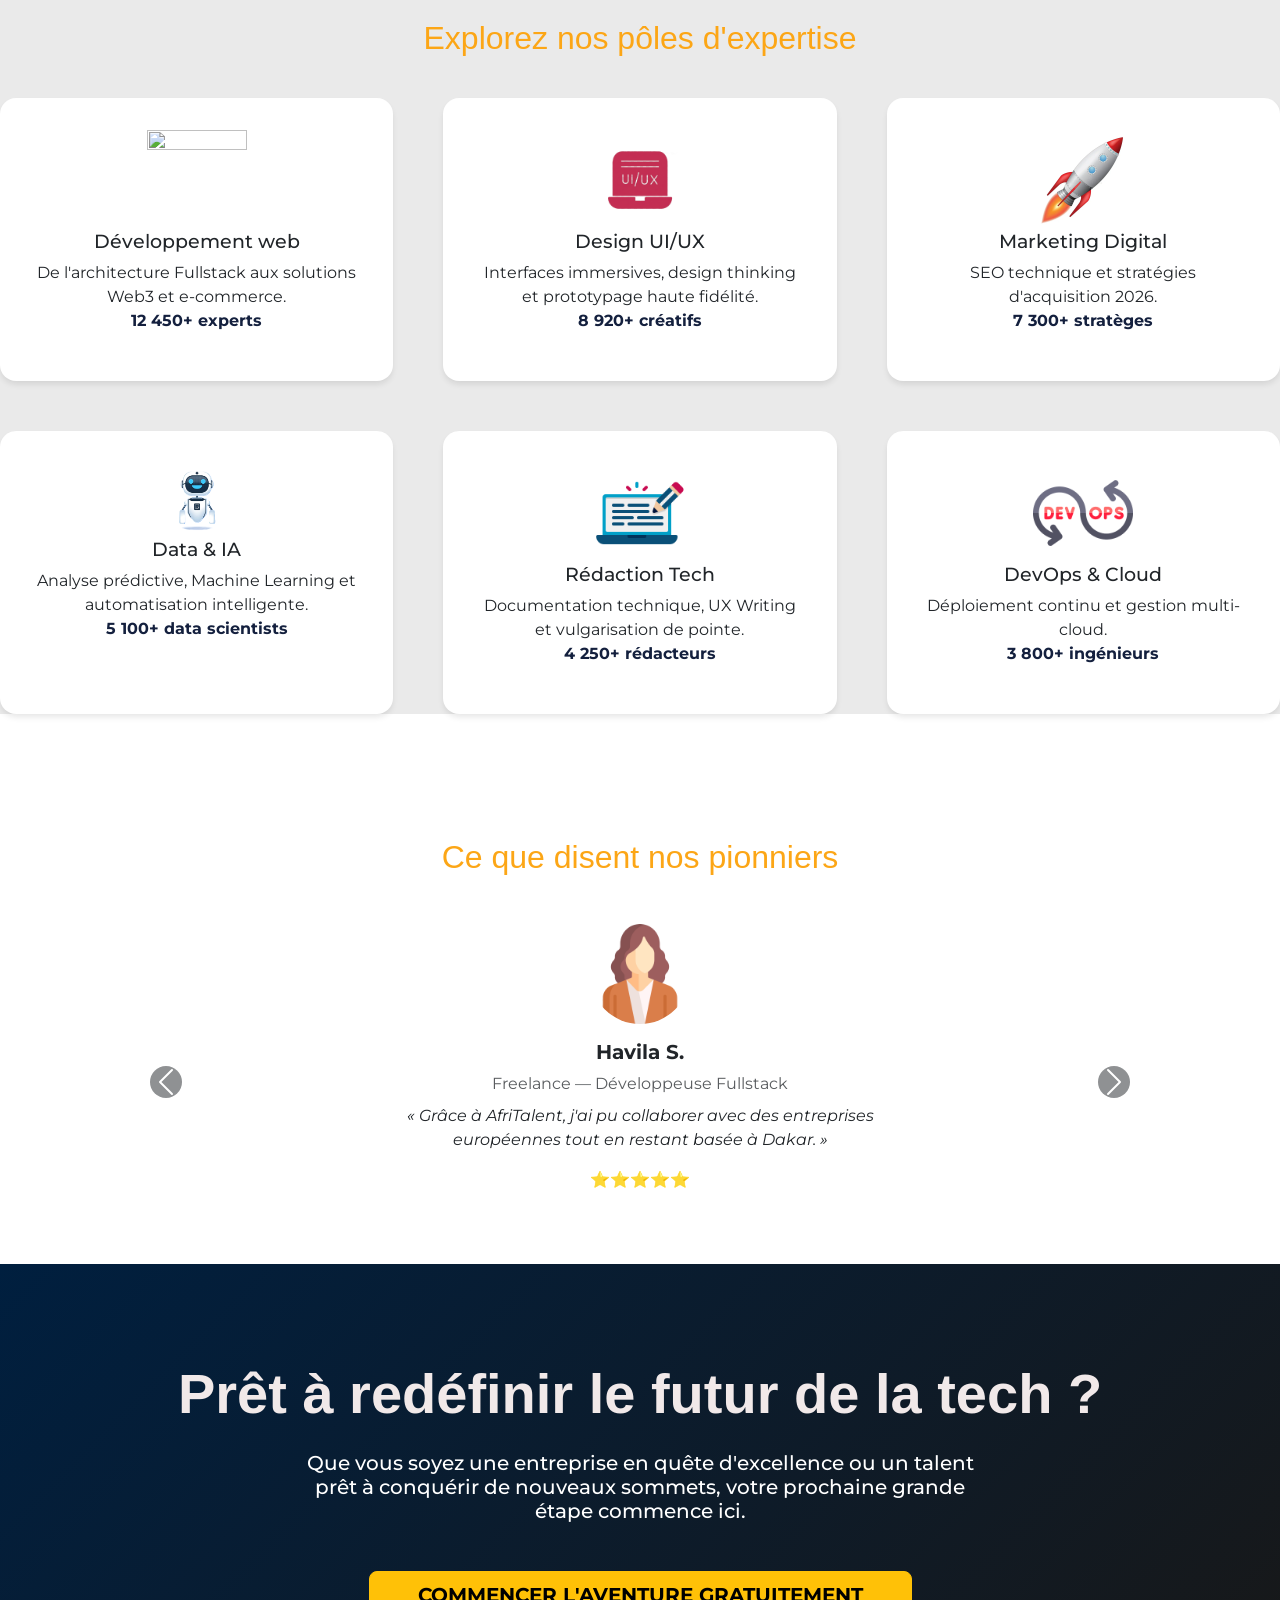
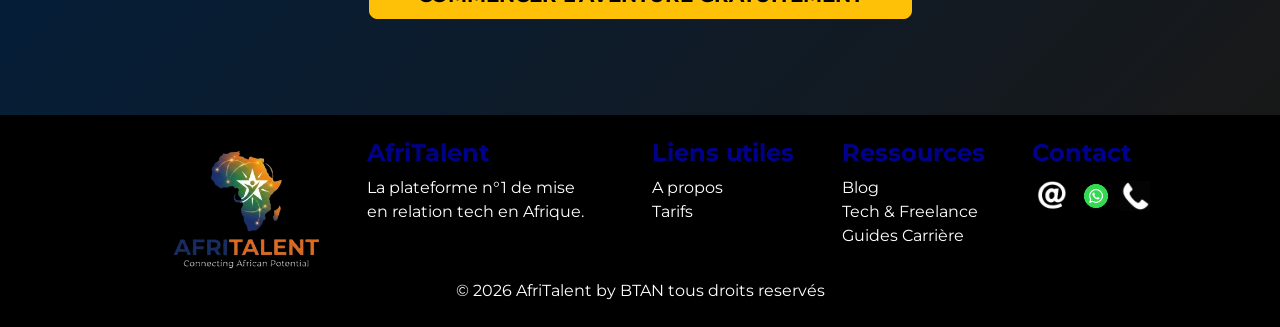
==== commit 8561946a: "CSS : Bento Grid, sections hero et catégories, effets hover" ====
--- a/index.html
+++ b/index.html
@@ -10,7 +10,7 @@
 </head>
 <body>
     <!-- section header -->
-        <header class="navbar navbar-expand-lg navbar-dark bg-dark fixed-top">
+        <header class="navbar navbar-expand-lg navbar-dark bg-black fixed-top">
           <img src="images/logos.png" width="150" height="50">
             <nav class="container-fluid">
                 <div class="collapse navbar-collapse " id="navbarnav">
@@ -20,7 +20,9 @@
                         <li class="nav-item"><a class="nav-link active" aria-current="page" href="tarifs.html">Tarifs</a></li>
                         <li class="nav-item"><a class="nav-link active" aria-current="page" href="about.html">A propos</a></li>
                         <li class="nav-item"><a class="nav-link active" aria-current="page" href="contact.html">Contact</a></li>
-                        <button id="btn btn-custom">Rejoindre AfriTalent</button>
+                        <div class="d-flex align-items-center ms-3 gap-2">
+                            <a href="contact.html" class="btn btn-warning">Rejoindre AfriTalent</a>
+                        </div>
                     </ul>
                 </div>
             </nav>
@@ -29,111 +31,176 @@
     <!-- section heros -->
         <section class="heros">
          <nav class="nav">
-              <h1 class="a">L'Élite de la Tech Africaine,<br> <span class="b">à Portée de Clic</span></h1>
+              <h1 class="a" class="fw-bold">L'Élite de la Tech Africaine,<br> <span class="b">à Portée de Clic</span></h1>
               <h2>Propulsez vos projets avec AfriTalent : la plateforme intelligente qui  connecte  les entreprises 
                visionnaires aux meilleurs freelances du continent pour bâtir l'économie numérique de demain.
               </h2>
-              <button class="b2">Je suis Freelance</button>
-              <button  class="b2">Je cherche un Freelance</button>
+              <div class="container-boutons">
+                 <button class="b2">Je suis Freelance</button>
+                 <button  class="b2">Je cherche un Freelance</button>
+                </div>
             </nav>
         </section>
+
     <!-- Section comment ca marche -->
-       <section>
-           <h2>Le parcours AfriTalent en 4 étapes</h2>
-           <div>
-                <article>
-                 <img src="images/m1.png" width="100" height="100">
-                 <span>01</span>
-                 <h3>Profil certifié</h3>
+       <section class="bg">
+           <h2 class="h2">Le parcours AfriTalent en 4 étapes</h2>
+           <div class="bento-grid">
+                <article>
+                    <div class="d-flex align-items-center justify-content-between mb-3">
+                     <img src="images/m1.png" class="mx-auto d-block img-fluid" width="100" height="100">
+                     <span class="display-5 fw-bold text-black">01</span>
+                     </div>
+                 <h5>Profil certifié</h5>
                  <p>Notre IA vérifie les compétences des freelences et la fiabilité des entreprises pour garantir un réseau de haute confiance.</p>     
                 </article>
-                <article>
-                  <img src="images/m2.webp" width="100" height="100">
-                  <span>02</span>
-                  <h3>Matching intélligent</h3>
+
+                <article>
+                    <div class="d-flex align-items-center justify-content-between mb-3">
+                     <img src="images/m2.png" class="mx-auto d-block img-fluid" width="100" height="100">
+                     <span class="display-5 fw-bold text-black">02</span>
+                     </div>
+                  <h5>Matching intélligent</h5>
                   <p>Notre algorithme prédictif vous suggère les missions ou les talents qui correspondent exactement à vos besoins.</p>
-                </article class="col-md-3" data-aos="fade-right">
-                <article>
-                  <img src="images/m3.png"  width="100" height="100">
-                  <span>03</span>
-                  <h3>Collaboration fluide</h3>
+                </article>
+
+                <article>
+                    <div class="d-flex align-items-center justify-content-between mb-3">
+                     <img src="images/m3.png" class="mx-auto d-block img-fluid" width="100" height="100">
+                     <span class="display-5 fw-bold text-black">03</span>
+                     </div>
+                  <h5>Collaboration fluide</h5>
                   <p>Suivez l'avancement du projet en temps réel grâce à nos outils de gestion natifs.</p>
                 </article>
-                <article>
-                  <img src="images/m4.png" width="100" height="100">
-                  <span>04</span>
-                  <h3>Paiement garantie</h3>
+                
+                <article>
+                    <div class="d-flex align-items-center justify-content-between mb-3"> 
+                     <img src="images/m4.png" class="mx-auto d-block img-fluid" width="100" height="100">
+                     <span class="display-5 fw-bold text-black">04</span>
+                     </div>
+                  <h5>Paiement garantie</h5>
                   <p>Les fonds sont sécurisés et libérés instantanément dès la validation des livrables.</p>
                 </article>
             </div>
        </section>
+
     <!-- Section categorie de services -->
-       <section>
-           <div>
-                <h2>Explorez nos pôles d'expertise</h2>
-               <article>
-                 <img src="images/c1.jpg" width="100" height="100">
-                 <h3>Développement web</h3>
-                 <p>De l'architecture Fullstack aux solutions Web3 et e-commerce. <br><span>12 450+ experts</span></p>
-                </article>
-                <article>
-                 <img src="images/c2.png" width="100" height="100">
-                 <h3>Design UI/UX</h3>
-                  <P>Interfaces immersives, design thinking et prototypage haute fidélité. <span>8 920+ créatifs</span></P>
-                </article>
-                <article>
-                 <img src="images/c3.webp" width="100" height="100">
-                 <h3>Marketing Digital</h3>
-                 <P>SEO technique et stratégies d'acquisition 2026. <br><span>7 300+ stratèges</span></P> 
-                </article>
-                <article>
-                 <img src="images/c4.webp" width="100" height="100">
-                 <h3>Data & IA</h3>
-                 <P>Analyse prédictive, Machine Learning et automatisation intelligente. <br> <span>5 100+ data scientists</span></P>
-                </article>
-                <article>
-                 <img src="images/c5.png" width="100" height="100">
-                 <h3>Rédaction Tech</h3>
-                 <P>Documentation technique, UX Writing et vulgarisation de pointe. <br><span>4 250+ rédacteurs</span></P> 
-                </article>
-                <article>
-                 <img src="images/c6.png" width="100" height="100">
-                 <h3>DevOps & Cloud</h3>
-                 <p>Déploiement continu et gestion multi-cloud. <br><span>3 800+ ingénieurs</span></p>
-             </article>
+       <section class="d-flex flex-column align-items-center text-center" > <!-- centrer le texte -->
+        <h2 class="h2">Explorez nos pôles d'expertise</h2>
+           <div class="grille-container">
+               <article class="card"  class="item">
+                   <img src="images/c1.jpg" class="mx-auto d-block img-fluid" width="100" height="100">
+                   <h5>Développement web</h5>
+                   <p>De l'architecture Fullstack aux solutions Web3 et e-commerce. <br><span>12 450+ experts</span></p>
+                </article>
+
+                <article class="card"  class="item">
+                   <img src="images/c2.png" class="mx-auto d-block img-fluid" width="100" height="100">
+                   <h5>Design UI/UX</h5>
+                   <P>Interfaces immersives, design thinking et prototypage haute fidélité. <br> <span>8 920+ créatifs</span></P>
+                </article>
+
+                <article class="card"  class="item">
+                   <img src="images/c3.webp" class="mx-auto d-block img-fluid" width="100" height="100">
+                   <h5>Marketing Digital</h5>
+                   <P>SEO technique et stratégies d'acquisition 2026. <br><span>7 300+ stratèges</span></P> 
+                </article>
+
+                <article class="card"  class="item">
+                   <img src="images/c4.png" class="mx-auto d-block img-fluid" width="100" height="100">
+                   <h5>Data & IA</h5>
+                   <P>Analyse prédictive, Machine Learning et automatisation intelligente. <br> <span>5 100+ data scientists</span></P>
+                </article>
+
+                <article class="card"  class="item">
+                   <img src="images/c5.png" class="mx-auto d-block img-fluid" width="100" height="100">
+                   <h5>Rédaction Tech</h5>
+                   <P>Documentation technique, UX Writing et vulgarisation de pointe. <br><span>4 250+ rédacteurs</span></P> 
+                </article>
+
+                <article class="card"  class="item">
+                   <img src="images/c6.png" class="mx-auto d-block img-fluid" width="100" height="100">
+                   <h5>DevOps & Cloud</h5>
+                   <p>Déploiement continu et gestion multi-cloud. <br><span>3 800+ ingénieurs</span></p>
+                </article>
+
             </div>
         </section>
+
     <!-- Section Temoignages -->
-        <section>
-            <h2>Ce que disent nos pionniers</h2>
-            <div>
-                <article>
-                 <img src="images/f.png" width="100" height="100">
-                 <h3>Alliance M.</h3>
-                 <p>Freelance <br>Développeuse Fullstack <br>« Grâce à AfriTalent, j'ai pu collaborer avec des entreprises européennes tout en restant basée à Dakar.» <br>⭐⭐⭐⭐⭐</p>
-                </article>
-                <article>
-                 <img src="images/h.png" width="100" height="100">
-                 <h3>Yves T.</h3>
-                 <p>Entreprise <br>CTO de TechAfrica Solutions <br> «Le système de paiement sécurisé m'apporte une sérénité que je n'avais nulle part ailleurs.» <br>⭐⭐⭐⭐⭐ </p>
-                </article>
-                <article>
-                 <img src="images/f.png" width="100" height="100">
-                 <h3>Noakh A.</h3>
-                 <p>Freelance <br>Designer <br> « Ce que j'apprécie, c'est la qualité des missions proposées. On ne se bat pas sur les prix, mais sur la valeur et la créativité.» <br>⭐⭐⭐⭐⭐</p>
-                </article>
-            </div>
-        </section>
+     <section class="py-4 bg-white">
+       <div class="container">
+        <h2 class="h2 text-center mb-5">Ce que disent nos pionniers</h2>
+
+        <div id="carouselTestimonials" class="carousel slide" data-bs-ride="carousel">
+            
+            <!-- Indicateurs (les petits traits en bas) pour savoir sur la quantieme personne nous sommes -->
+            <div class="carousel-indicators">
+                <button type="button" data-bs-target="#carouselTestimonials" data-bs-slide-to="0" class="active" aria-current="true"></button>
+                <button type="button" data-bs-target="#carouselTestimonials" data-bs-slide-to="1"></button>
+                <button type="button" data-bs-target="#carouselTestimonials" data-bs-slide-to="2"></button>
+            </div>
+
+            <!-- Contenu du Carousel -->
+            <div class="carousel-inner text-center pb-5">
+                
+                <div class="carousel-item active">
+                    <article class="mx-auto" style="max-width: 600px;">
+                        <img src="images/f.png" class="rounded-circle mb-3" width="100" height="100" alt="Havila S.">
+                        <h5 class="fw-bold">Havila S.</h5>
+                        <p class="text-muted mb-2">Freelance — Développeuse Fullstack</p>
+                        <p class="fst-italic px-3">« Grâce à AfriTalent, j'ai pu collaborer avec des entreprises européennes tout en restant basée à Dakar. »</p>
+                        <div class="text-warning">⭐⭐⭐⭐⭐</div>
+                    </article>
+                </div>
+
+                <div class="carousel-item">
+                    <article class="mx-auto" style="max-width: 600px;">
+                        <img src="images/h.png" class="rounded-circle mb-3" width="100" height="100" alt="Yves T.">
+                        <h5 class="fw-bold">Yves T.</h5>
+                        <p class="text-muted mb-2">Entreprise — CTO de TechAfrica Solutions</p>
+                        <p class="fst-italic px-3">« Le système de paiement sécurisé m'apporte une sérénité que je n'avais nulle part ailleurs. »</p>
+                        <div class="text-warning">⭐⭐⭐⭐⭐</div>
+                    </article>
+                </div>
+
+                <div class="carousel-item">
+                    <article class="mx-auto" style="max-width: 600px;">
+                        <img src="images/f.png" class="rounded-circle mb-3" width="100" height="100" alt="Dolores M.">
+                        <h5 class="fw-bold">Dolores M.</h5>
+                        <p class="text-muted mb-2">Freelance — Designer</p>
+                        <p class="fst-italic px-3">« Ce que j'apprécie, c'est la qualité des missions proposées. On ne se bat pas sur les prix, mais sur la valeur et la créativité. »</p>
+                        <div class="text-warning">⭐⭐⭐⭐⭐</div>
+                    </article>
+                </div>
+
+            </div>
+            <!-- Les boutons pour faire defiler les cartes -->
+            <!-- Bouton Précédent  -->
+            <button class="carousel-control-prev" type="button" data-bs-target="#carouselTestimonials" data-bs-slide="prev">
+                <span class="carousel-control-prev-icon bg-dark rounded-circle" aria-hidden="true"></span>
+                <span class="visually-hidden">Précédent</span>
+            </button>
+            <!-- Bouton suivant -->
+            <button class="carousel-control-next" type="button" data-bs-target="#carouselTestimonials" data-bs-slide="next">
+                <span class="carousel-control-next-icon bg-dark rounded-circle" aria-hidden="true"></span>
+                <span class="visually-hidden">Suivant</span>
+            </button>
+        </div>
+    </div>
+</section>
+
    <!-- Section appel à l'action -->
-        <section>
-           <nav>
-             <h1>Prêt à redéfinir le futur de la tech ?</h1>
-             <h2>Que vous soyez une entreprise en quête d'excellence ou un talent prêt à conquérir de nouveaux sommets, votre prochaine grande étape commence ici. </h2>
-             <a href="">Commencer l'aventure gratuitement</a>
+        <section class="bg-dark text-white text-center py-5" style="background: linear-gradient(135deg, #001f3f 0%, #181818 100%);">
+           <nav class="container py-5">
+             <h2 class="display-4 fw-bold mb-4">Prêt à redéfinir le futur de la tech ?</h2>
+             <h3 class="fs-5 mb-5 mx-auto" style="max-width: 700px;">Que vous soyez une entreprise en quête d'excellence ou un talent prêt à conquérir de nouveaux sommets, votre prochaine grande étape commence ici. </h3>
+             <a href="contact.html" class="btn btn-warning btn-lg px-5 fw-bold text-uppercase">Commencer l'aventure gratuitement</a>
             </nav>
         </section>
+
     <!-- pied de page-->
-        <footer  class="bg-dark text-white py-4" >
+        <footer  class="bg-black text-white py-4" >
             <div class="container">
                 <div class="row">
                     <div class="col-md-3 text-end">
@@ -144,7 +211,7 @@
                       <p>La plateforme n°1 de mise <br> en relation tech en Afrique. </p>
                     </div>
                    <div class="col-md-2">
-                       <h4 style="color: #FF8C00;" class="fw-bold">Liens utiles</h4>
+                       <h4 style="color:#00008B;" class="fw-bold">Liens utiles</h4>
                         <ul class="list-unstyled">
                             <li><a href="about.html" class="text-decoration-none text-white">A propos</a></li>
                             <li><a href="tarifs.html" class="text-decoration-none text-white">Tarifs</a></li>
@@ -155,14 +222,16 @@
                         <p> Blog <br>Tech & Freelance <br> Guides Carrière</p>
                    </div>
                    <div class="col-md-2">
-                    <h4 style="color: #FF8C00;" class="fw-bold">Contact</h4>
-                        <a href="mailto:aphienoakhbsemetati@gmail.com"><img src="images/mail.png" width="30" height="30"></a>
-                        <a href="https://wa.me/+221781727714?text=Bonjour"><img src="images/whatsapp_logo.png" width="30" height="30"></a>
+                    <h4 style="color:#00008B ;" class="fw-bold">Contact</h4>
+                        <a href="mailto:aphienoakhbsemetati@gmail.com"><img src="images/mail.png" width="40" height="40"></a>
+                        <a href="https://wa.me/+221781727714?text=Bonjour"><img src="images/whatsapp_logo.png" width="40" height="40"></a>
                         <a href="callto:+221781727714"><img src="images/tel.png" width="30" height="30"></a>
                    </div>
                 </div>
             </div>
             <p class="text-center mb-0">&copy; 2026 AfriTalent by BTAN tous droits reservés</p>
         </footer>
+        <script src="https://cdn.jsdelivr.net/npm/bootstrap@5.3.0/dist/js/bootstrap.bundle.min.js"></script>
+</body>
 </body>
 </html>
--- a/css/style.css
+++ b/css/style.css
@@ -2,12 +2,13 @@
     margin: 0;
 }
 @import url('https://fonts.googleapis.com/css2?family=Poppins:wght@400;700&display=swap');
+/* Les six variables css dans root */
 :root{
      --border-radius: 10px;
      --transition: all 0.3s ease;
      --primary-color:rgb(255, 255, 255);
      --secondary-color:rgb(4, 4, 4);
-     --accent-color: #ff6b00;
+     --accent-color: #fca616;
      --font-size: 16px;
 }
 /* Pour les liens de la navbar */
@@ -16,34 +17,23 @@
 }
 /* Pour un effet de fondu fluide */
 .nav-link:hover {
-    color: var(--accent-color)!important;
-    transition: 0.3s; 
+    color: var(--accent-color)!important; 
 }
 /* Pour le bouton "Rejoindre AfriTalent" */
-.btn:active {
-    background-color: #00008B !important; 
-    border-color: #00008B !important;
-}
-.btn-custom-join {
-    border: 2px solid #fff;
-    color: #fff;
-    background: transparent;
-}
-
-.btn-custom-join:hover, .btn-custom-join:active {
-    background-color: var(--accent-color); /* Orange au survol/clic */
-    border-color: var(--accent-color);
-    color: var(--primary-color);
-}
-body{
-    background: var(--primary-color);
+
+body{ /* toutes les pages */
+    background: #eaeaea;
     line-height: 1.5;
     font-family: 'Montserrat', sans-serif;
-}
-h1, h2, h3, h4 {
+   
+}
+ h2 {   /* toutes les pages */
     font-family: 'Poppins', sans-serif;
     font-weight: 600;
-}
+    color: rgb(241, 233, 233);
+}
+/* ================================INDEX.HTML================================= */
+/* Styliser la section heros */
 .heros{
      background-image:linear-gradient(to bottom,rgb(0,0,0,0.5), rgb(0,0,0,0.5)), url(../Images/ar1.png);
      gap: 100px;
@@ -52,23 +42,29 @@
        display: flex;
        color: var(--primary-color);
 }
+/* h1 section heros */
 .a{
-    color: rgb(18, 12, 133);
-}
+    color: #00008B;
+}
+/* span-h1 section heros */
 .b{
-   color: var(--accent-color) !important;
-}
+   color:var(--accent-color) !important;
+}
+/* nav de la section heros */
 .nav{
      margin-bottom: 80px;
 }
+/* h1 se trouvant dans nav de la section heros */
 .nav h1{
     font-size: 60px;
     text-align: center;
 }
+/* h2 se trouvant dans nav de la section heros */
 .nav h2{
   font-size: 40px;
   text-align: left;
 }
+/* style des deux boutons de la section heros */
 .b2{
   display: inline-block;
   border: 1px, solid ;
@@ -82,11 +78,239 @@
   box-shadow: 0 0 10px 5px rgb(244, 247, 248);  
   
 }
-
 .b2:hover{
      transform: rotate(10deg);
     box-shadow: inherit;
 }
-
-
-
+/* div se trouvant dans nav de la section heros */
+.container-boutons { /* Espace entre les deux boutons */
+    display: flex;
+    gap: 80px; 
+}
+/* SECTION COMMENT CA MARCHE */
+/* Le conteneur parent */
+.bento-grid{
+    display: grid;
+    grid-template-columns: repeat(3, 1fr); /* 3 colonnes égales */
+    grid-auto-rows: minmax(200px, auto);    /* Hauteur minimale des cases */
+    gap: 20px;                             /* L'espacement (important !) */
+    padding: 20px;
+}
+.h2{
+    text-align: center;
+    margin-top: 100px;
+    color: var(--accent-color);
+    margin-bottom: 40px;
+}
+
+/* Style de base pour chaque article */
+.bento-grid article {
+    background: #f8f7f7;
+    border-radius: var(--border-radius); 
+    padding: 20px;
+    border: 1px solid #ddd;
+}
+
+/* variation de la taille des blocs*/
+.bento-grid article:nth-child(1) {
+    grid-column: span 2; /* Le premier bloc prend 2 colonnes */
+}
+
+.bento-grid article:nth-child(4) {
+    grid-column: span 2; /* Le dernier bloc prend 2 colonnes */
+}
+/* Style de base des cartes */
+.expertise-card {
+    background-color: #ffffff;
+    border-radius: 12px;
+    padding: 20px;
+    margin: 15px;
+    text-align: center;
+    box-shadow: 0 4px 6px rgba(0, 0, 0, 0.1); /* Ombre légère par défaut */
+    transition: all 0.3s ease-in-out; /* Animation fluide pour tout changement */
+    cursor: pointer;
+    border: 1px solid #eee;
+}
+
+/* --- categorie de services---// effet hover au survol */
+.card:hover {
+    /* 1. Transformation : Soulèvement de la carte */
+    transform: translateY(-25px); 
+    
+    /* 2. Ombre : Plus profonde pour l'effet de flottement */
+    box-shadow: 0 15px 30px rgba(0, 0, 0, 0.15);
+    
+    /* 3. Changement de couleur de bordure ou fond */
+    border-color: rgb(18, 12, 133); 
+}
+
+/* Optionnel : Changer la couleur du titre au survol */
+.card:hover h5 {
+    color: var(--accent-color);
+}
+
+/* Style pour le nombre de freelances (le span) */
+.card span {
+    font-weight: bold;
+    color:  #14203e; /* Un bleu pour attirer l'oeil sur le chiffre */
+}
+.grille-container {
+  display: grid; /* Active la grille */
+  
+  /* Crée 3 colonnes de taille égale (1 fraction de l'espace disponible) */
+  grid-template-columns: repeat(3, 1fr); 
+   /* Espacement entre les colonnes et les lignes (optionnel) */
+  gap: 50px; 
+}
+.item {
+  background-color: #d49191;
+}
+/* ==========================FREELANCE.HTML======================== */
+#section{
+    background-image:linear-gradient(to bottom,rgb(0,0,0,0.5), rgb(0,0,0,0.5)), url(../Images/ar2.png);
+    background-size: cover;      /* L'image remplit tout l'espace sans se déformer */
+    background-position: center; 
+    min-height: 700px;           /* Ajuste la hauteur de l image */
+    width: 100%;
+    padding-top: 100px;          /* Ajoute du padding pour que le texte ne colle pas à la navbar */
+}
+
+.catalogue{ 
+    color: #f8e9e9;
+    font-size: 60px;
+    text-align: center;
+    font-weight: 700;
+    padding: 80px;
+}
+.solution{
+    color:#fde9e9;
+    font-size: 40px;
+    text-align: center;
+     font-weight: 400;
+}
+
+#filtre{
+    margin-top: 100px;
+    margin-bottom: 100px;
+}
+/* =====================================Tarifs.html=================================== */
+.pricing-grid {
+            display: grid;
+            grid-template-columns: repeat(auto-fit, minmax(300px, 1fr));
+            gap: 30px;
+            max-width: 1100px;
+            margin: 0 auto;
+            align-items: center;
+
+        }
+        .card {
+            background: white;
+            padding: 30px;
+            border-radius: 16px;
+            box-shadow: 0 4px 6px -1px rgba(0, 0, 0, 0.1);
+            text-align: center;
+            position: relative;
+            transition: transform 0.3s ease;
+            border: 2px solid transparent;
+        }
+         .card h5 {
+            color: var(--primary);
+            font-size: 1.2rem;
+        }
+
+        .price {
+            font-size: 2.5rem;
+            color: var(--dark);
+            margin: 15px 0;
+        }
+
+        .description {
+            color: #64748b;
+            font-style: italic;
+            margin-bottom: 25px;
+            display: block;
+        }
+
+        .features {
+            padding: 0;
+            margin: 30px 0;
+            text-align: left;
+        }
+
+        .features li {
+            margin-bottom: 12px;
+            display: flex;
+            align-items: center;
+            color: #0c0c0c;
+        }
+        /* =============================about.html================================ */
+        #nav{
+        background-image:linear-gradient(to bottom,rgb(0,0,0,0.5), rgb(0,0,0,0.5)), url(../Images/ar3.png);
+        background-size: cover;      /* L'image remplit tout l'espace sans se déformer */
+        background-position: center; 
+        min-height: 700px;           /* Ajuste la hauteur de l image */
+        padding-top: 100px;          /* Ajoute du padding pour que le texte ne colle pas à la navbar */
+        }
+        .nav-h{
+            text-align: center;
+            color:var(--accent-color);
+            font-family: 'Times New Roman', Times, serif;
+            font-size:60px ;
+        }
+        #nav h3{
+            color: white;
+            font-family: 'Montserrat', sans-serif; 
+            font-size: 30px;
+        }
+/* ====================== CONTACT.HTML ====================== */
+
+#contact-form {
+    background-color: var(--primary-color);
+    padding: 2rem;
+    border-radius: var(--border-radius);
+}
+
+#contact-form .form-control,
+#contact-form .form-select {
+    border-radius:var(--border-radius);
+    padding: 12px;
+    border: 1px solid #ddd; 
+}
+
+#contact-form .form-control:focus,
+#contact-form .form-select:focus {
+    border-color: var(--primary-color);
+    box-shadow: 0 0 0 0.2rem var(--accent-color);
+}
+
+#contact-form textarea {
+    resize: none;
+}
+
+#contact-form .form-label {
+    font-weight: 500;
+}
+
+#contact-form .error-message {
+    font-size: 0.85rem;
+}
+
+#submit-btn {
+    border-radius:var(--border-radius);
+    padding: 12px;
+    font-weight: 600;
+}
+
+#submit-btn:hover {
+    transform: translateY(-2px);
+}
+
+#success-message {
+    border-radius: var(--border-radius);
+}
+        
+
+        
+
+
+
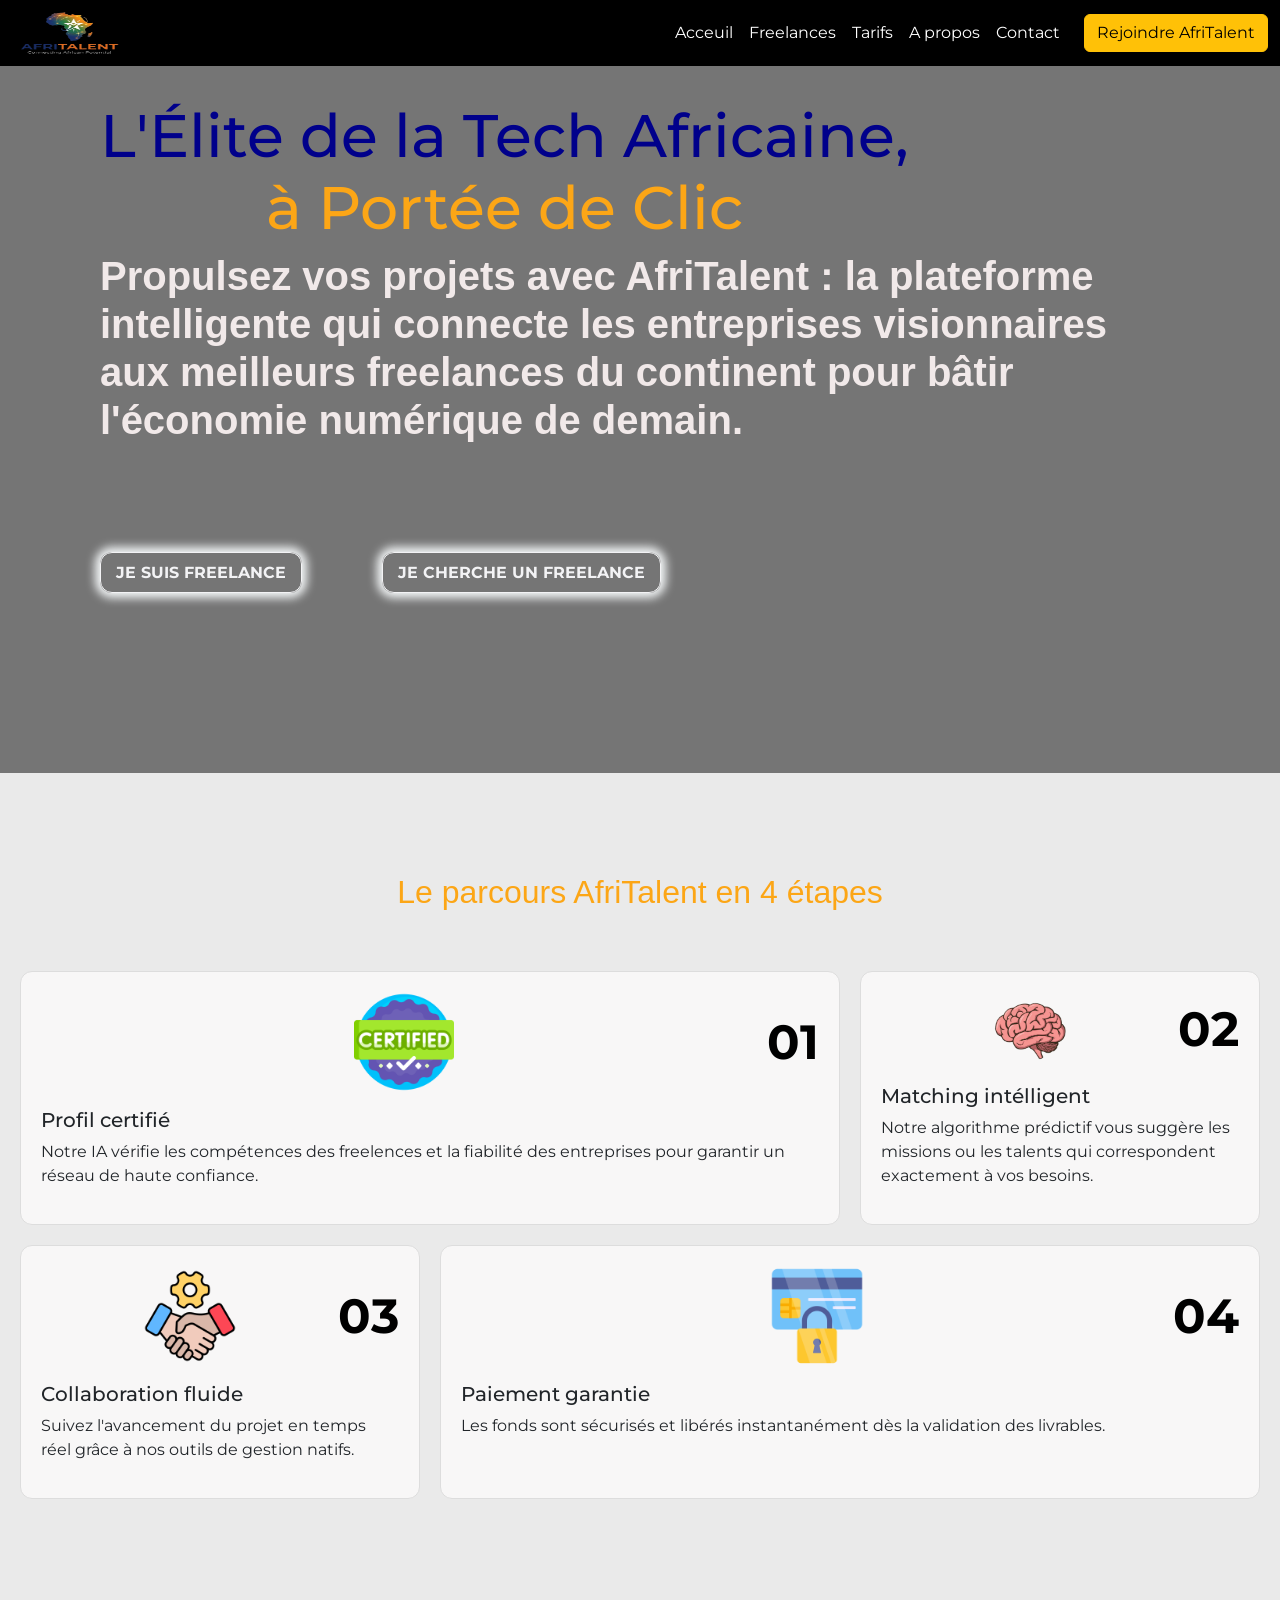
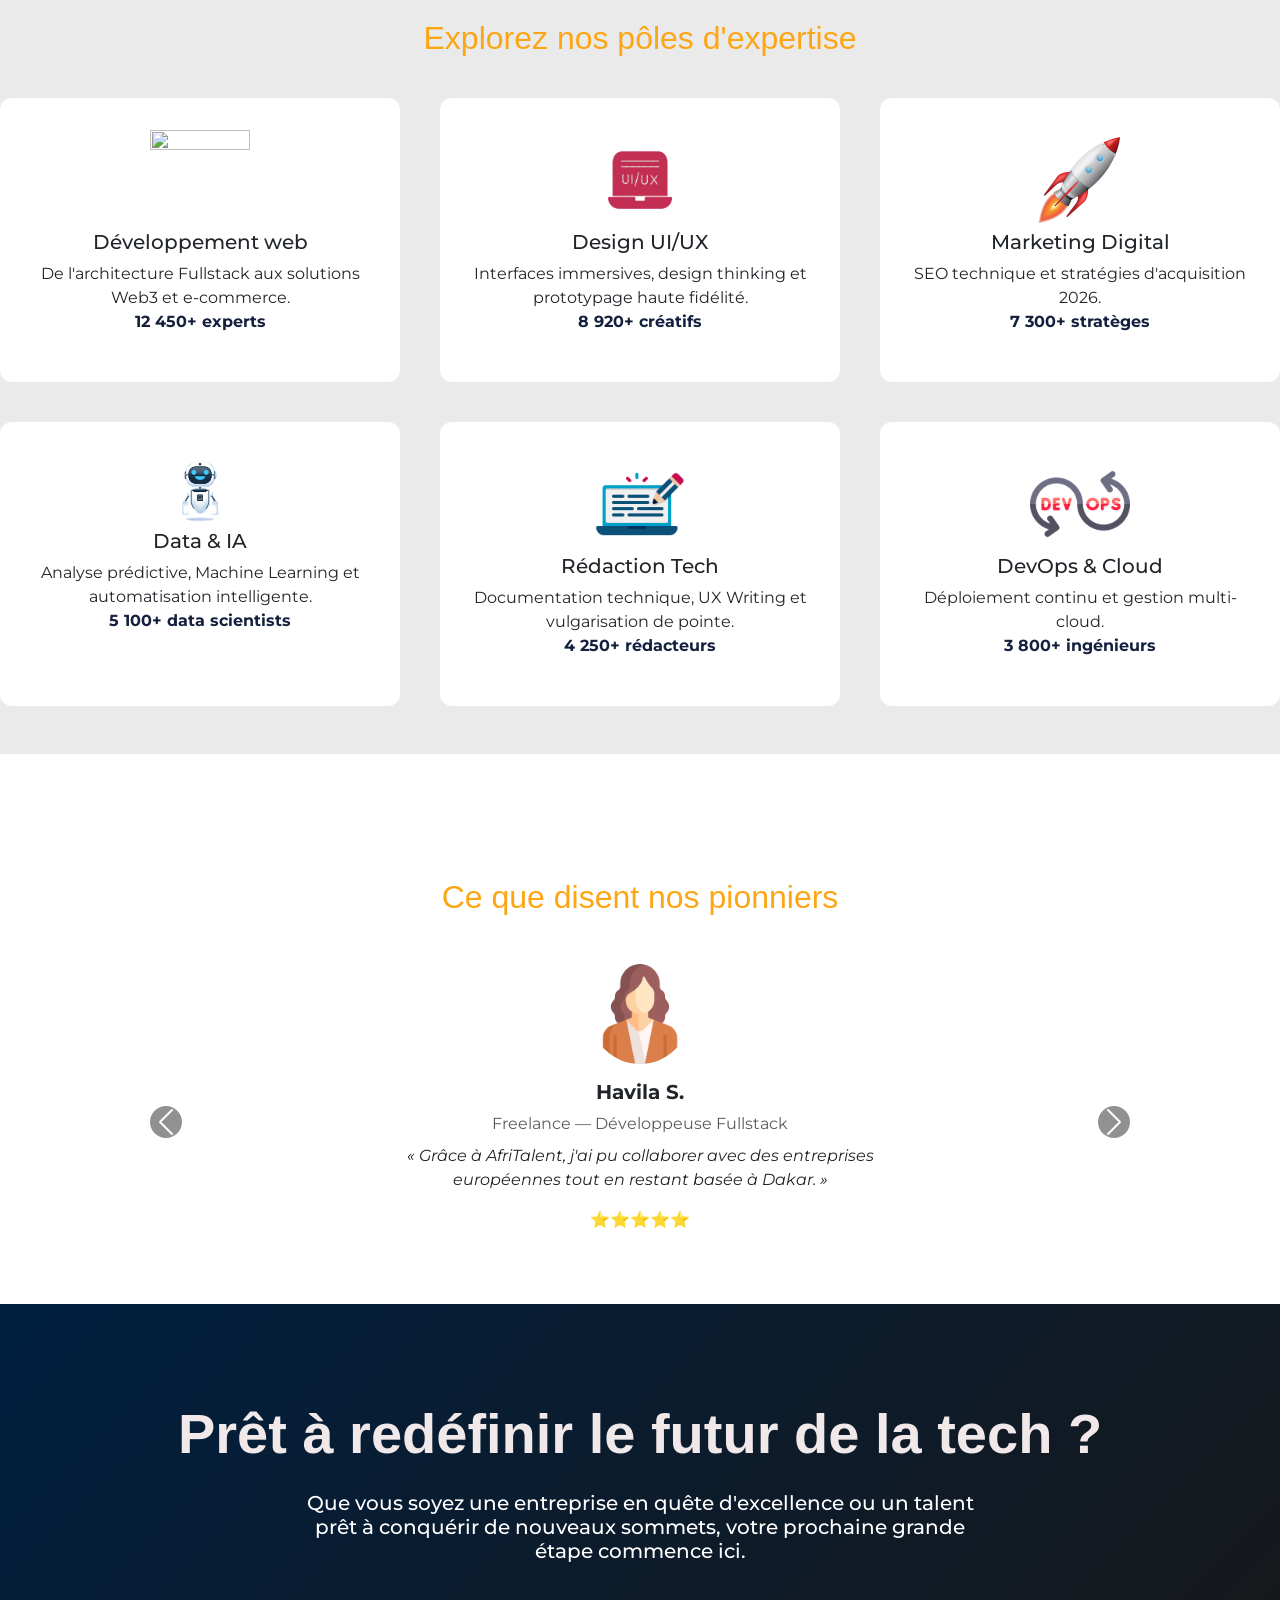
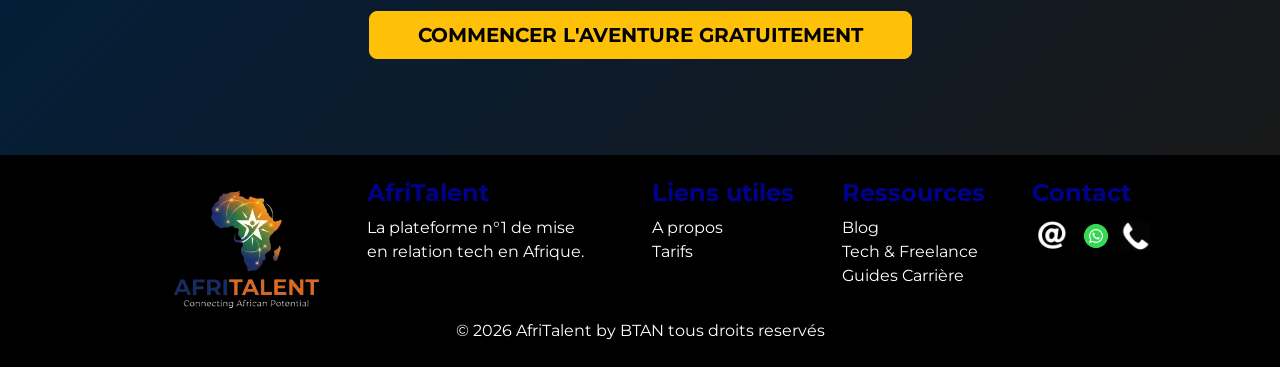
==== commit 130164b5: "CSS responsive design mobile et tablette, media queries" ====
--- a/index.html
+++ b/index.html
@@ -6,12 +6,15 @@
     <title>Document</title>
     <link href="https://cdn.jsdelivr.net/npm/bootstrap@5.3.8/dist/css/bootstrap.min.css" rel="stylesheet" integrity="sha384-sRIl4kxILFvY47J16cr9ZwB07vP4J8+LH7qKQnuqkuIAvNWLzeN8tE5YBujZqJLB" crossorigin="anonymous">
     <link rel="stylesheet" href="css/style.css">
-<link href="https://fonts.googleapis.com/css2?family=Bebas+Neue&family=Bitcount+Grid+Double:wght@100..900&family=Montserrat:ital,wght@0,100..900;1,100..900&display=swap" rel="stylesheet">
+    <link href="https://fonts.googleapis.com/css2?family=Bebas+Neue&family=Bitcount+Grid+Double:wght@100..900&family=Montserrat:ital,wght@0,100..900;1,100..900&display=swap" rel="stylesheet">
 </head>
 <body>
     <!-- section header -->
         <header class="navbar navbar-expand-lg navbar-dark bg-black fixed-top">
           <img src="images/logos.png" width="150" height="50">
+          <button class="navbar-toggler" type="button" data-bs-toggle="collapse" data-bs-target="#navbarnav" aria-controls="navbarnav" aria-expanded="false" aria-label="Toggle navigation">
+            <span class="navbar-toggler-icon"></span>
+          </button>
             <nav class="container-fluid">
                 <div class="collapse navbar-collapse " id="navbarnav">
                     <ul type="none" class="navbar-nav ms-auto">
@@ -85,40 +88,40 @@
        </section>
 
     <!-- Section categorie de services -->
-       <section class="d-flex flex-column align-items-center text-center" > <!-- centrer le texte -->
+       <section class="d-flex flex-column align-items-center text-center mb-5" > <!-- centrer le texte -->
         <h2 class="h2">Explorez nos pôles d'expertise</h2>
            <div class="grille-container">
-               <article class="card"  class="item">
+               <article class="card item">
                    <img src="images/c1.jpg" class="mx-auto d-block img-fluid" width="100" height="100">
                    <h5>Développement web</h5>
                    <p>De l'architecture Fullstack aux solutions Web3 et e-commerce. <br><span>12 450+ experts</span></p>
                 </article>
 
-                <article class="card"  class="item">
+                <article class="card item">
                    <img src="images/c2.png" class="mx-auto d-block img-fluid" width="100" height="100">
                    <h5>Design UI/UX</h5>
                    <P>Interfaces immersives, design thinking et prototypage haute fidélité. <br> <span>8 920+ créatifs</span></P>
                 </article>
 
-                <article class="card"  class="item">
+                <article class="card item">
                    <img src="images/c3.webp" class="mx-auto d-block img-fluid" width="100" height="100">
                    <h5>Marketing Digital</h5>
                    <P>SEO technique et stratégies d'acquisition 2026. <br><span>7 300+ stratèges</span></P> 
                 </article>
 
-                <article class="card"  class="item">
+                <article class="card item">
                    <img src="images/c4.png" class="mx-auto d-block img-fluid" width="100" height="100">
                    <h5>Data & IA</h5>
                    <P>Analyse prédictive, Machine Learning et automatisation intelligente. <br> <span>5 100+ data scientists</span></P>
                 </article>
 
-                <article class="card"  class="item">
+                <article class="card item">
                    <img src="images/c5.png" class="mx-auto d-block img-fluid" width="100" height="100">
                    <h5>Rédaction Tech</h5>
                    <P>Documentation technique, UX Writing et vulgarisation de pointe. <br><span>4 250+ rédacteurs</span></P> 
                 </article>
 
-                <article class="card"  class="item">
+                <article class="card item">
                    <img src="images/c6.png" class="mx-auto d-block img-fluid" width="100" height="100">
                    <h5>DevOps & Cloud</h5>
                    <p>Déploiement continu et gestion multi-cloud. <br><span>3 800+ ingénieurs</span></p>
@@ -133,14 +136,6 @@
         <h2 class="h2 text-center mb-5">Ce que disent nos pionniers</h2>
 
         <div id="carouselTestimonials" class="carousel slide" data-bs-ride="carousel">
-            
-            <!-- Indicateurs (les petits traits en bas) pour savoir sur la quantieme personne nous sommes -->
-            <div class="carousel-indicators">
-                <button type="button" data-bs-target="#carouselTestimonials" data-bs-slide-to="0" class="active" aria-current="true"></button>
-                <button type="button" data-bs-target="#carouselTestimonials" data-bs-slide-to="1"></button>
-                <button type="button" data-bs-target="#carouselTestimonials" data-bs-slide-to="2"></button>
-            </div>
-
             <!-- Contenu du Carousel -->
             <div class="carousel-inner text-center pb-5">
                 
--- a/css/style.css
+++ b/css/style.css
@@ -4,7 +4,7 @@
 @import url('https://fonts.googleapis.com/css2?family=Poppins:wght@400;700&display=swap');
 /* Les six variables css dans root */
 :root{
-     --border-radius: 10px;
+     --border-radius: 12px;
      --transition: all 0.3s ease;
      --primary-color:rgb(255, 255, 255);
      --secondary-color:rgb(4, 4, 4);
@@ -93,7 +93,7 @@
     display: grid;
     grid-template-columns: repeat(3, 1fr); /* 3 colonnes égales */
     grid-auto-rows: minmax(200px, auto);    /* Hauteur minimale des cases */
-    gap: 20px;                             /* L'espacement (important !) */
+    gap: 20px;                             /* L'espacement  */
     padding: 20px;
 }
 .h2{
@@ -122,7 +122,7 @@
 /* Style de base des cartes */
 .expertise-card {
     background-color: #ffffff;
-    border-radius: 12px;
+    border-radius: var(--border-radius);
     padding: 20px;
     margin: 15px;
     text-align: center;
@@ -144,7 +144,7 @@
     border-color: rgb(18, 12, 133); 
 }
 
-/* Optionnel : Changer la couleur du titre au survol */
+/* Changer la couleur du titre au survol */
 .card:hover h5 {
     color: var(--accent-color);
 }
@@ -160,12 +160,12 @@
   /* Crée 3 colonnes de taille égale (1 fraction de l'espace disponible) */
   grid-template-columns: repeat(3, 1fr); 
    /* Espacement entre les colonnes et les lignes (optionnel) */
-  gap: 50px; 
+  gap: 40px; 
 }
 .item {
   background-color: #d49191;
 }
-/* ==========================FREELANCE.HTML======================== */
+/* ==============================FREELANCE.HTML==============================*/
 #section{
     background-image:linear-gradient(to bottom,rgb(0,0,0,0.5), rgb(0,0,0,0.5)), url(../Images/ar2.png);
     background-size: cover;      /* L'image remplit tout l'espace sans se déformer */
@@ -193,34 +193,19 @@
     margin-top: 100px;
     margin-bottom: 100px;
 }
-/* =====================================Tarifs.html=================================== */
-.pricing-grid {
-            display: grid;
-            grid-template-columns: repeat(auto-fit, minmax(300px, 1fr));
-            gap: 30px;
-            max-width: 1100px;
-            margin: 0 auto;
-            align-items: center;
-
-        }
+/* ==============================Tarifs.html============================== */
         .card {
             background: white;
             padding: 30px;
-            border-radius: 16px;
-            box-shadow: 0 4px 6px -1px rgba(0, 0, 0, 0.1);
+            border-radius: var(--border-radius);
             text-align: center;
             position: relative;
             transition: transform 0.3s ease;
             border: 2px solid transparent;
         }
-         .card h5 {
-            color: var(--primary);
-            font-size: 1.2rem;
-        }
-
         .price {
             font-size: 2.5rem;
-            color: var(--dark);
+            color: var(--secondary-color);
             margin: 15px 0;
         }
 
@@ -231,19 +216,13 @@
             display: block;
         }
 
-        .features {
-            padding: 0;
-            margin: 30px 0;
-            text-align: left;
-        }
-
         .features li {
             margin-bottom: 12px;
             display: flex;
             align-items: center;
             color: #0c0c0c;
         }
-        /* =============================about.html================================ */
+/* ==============================about.html============================== */
         #nav{
         background-image:linear-gradient(to bottom,rgb(0,0,0,0.5), rgb(0,0,0,0.5)), url(../Images/ar3.png);
         background-size: cover;      /* L'image remplit tout l'espace sans se déformer */
@@ -262,11 +241,11 @@
             font-family: 'Montserrat', sans-serif; 
             font-size: 30px;
         }
-/* ====================== CONTACT.HTML ====================== */
+/* ================================= CONTACT.HTML =========================== */
 
 #contact-form {
     background-color: var(--primary-color);
-    padding: 2rem;
+    padding: 12px;
     border-radius: var(--border-radius);
 }
 
@@ -308,6 +287,75 @@
 #success-message {
     border-radius: var(--border-radius);
 }
+/* ========================MEDIA QUERIES================= */
+/*1. MOBILE (Testé à 375px)*/
+@media (max-width: 767px) {
+    /* On réduit la section Héros pour qu'elle ne déborde pas */
+    .heros {
+        padding: 40px 15px;
+        flex-direction: column;
+        text-align: center;
+        gap: 40px;
+    }
+
+    /* On réduit les titres massifs de 60px à 32px pour mobile */
+    .nav h1, .catalogue, .nav-h {
+        font-size: 32px !important;
+        padding: 20px 10px;
+        text-align: center;
+    }
+
+    /* On réduit les sous-titres de 40px à 20px */
+    .nav h2, .solution, #nav h3 {
+        font-size: 20px !important;
+        text-align: center;
+    }
+
+    /* Empiler les boutons de la section Héros */
+    .container-boutons {
+        flex-direction: column;
+        gap: 20px;
+        align-items: center;
+    }
+
+    .b2 {
+        margin-top: 20px;
+        width: 100%;
+        max-width: 300px;
+    }
+
+    /* Transformer les grilles Bento et Expertise en 1 seule colonne */
+    .bento-grid, .grille-container {
+        grid-template-columns: 1fr !important;
+    }
+
+    .bento-grid article:nth-child(1),
+    .bento-grid article:nth-child(4) {
+        grid-column: span 1 !important;
+    }
+}
+
+/*2. TABLETTE (Testé à 768px)*/
+@media (min-width: 768px) and (max-width: 1199px) {
+    .nav h1, .catalogue, .nav-h {
+        font-size: 45px;
+    }
+
+    /* Grilles en 2 colonnes sur tablette */
+    .bento-grid, .grille-container {
+        grid-template-columns: repeat(2, 1fr) !important;
+    }
+}
+
+/*3. DESKTOP (Tessté à 1200px)*/
+@media (min-width: 1200px) {
+    .container {
+        max-width: 1140px;
+        margin: 0 auto;
+    }
+    
+    /* je garde mes styles originaux (60px) qui sont parfaits ici */
+}
         
 
         
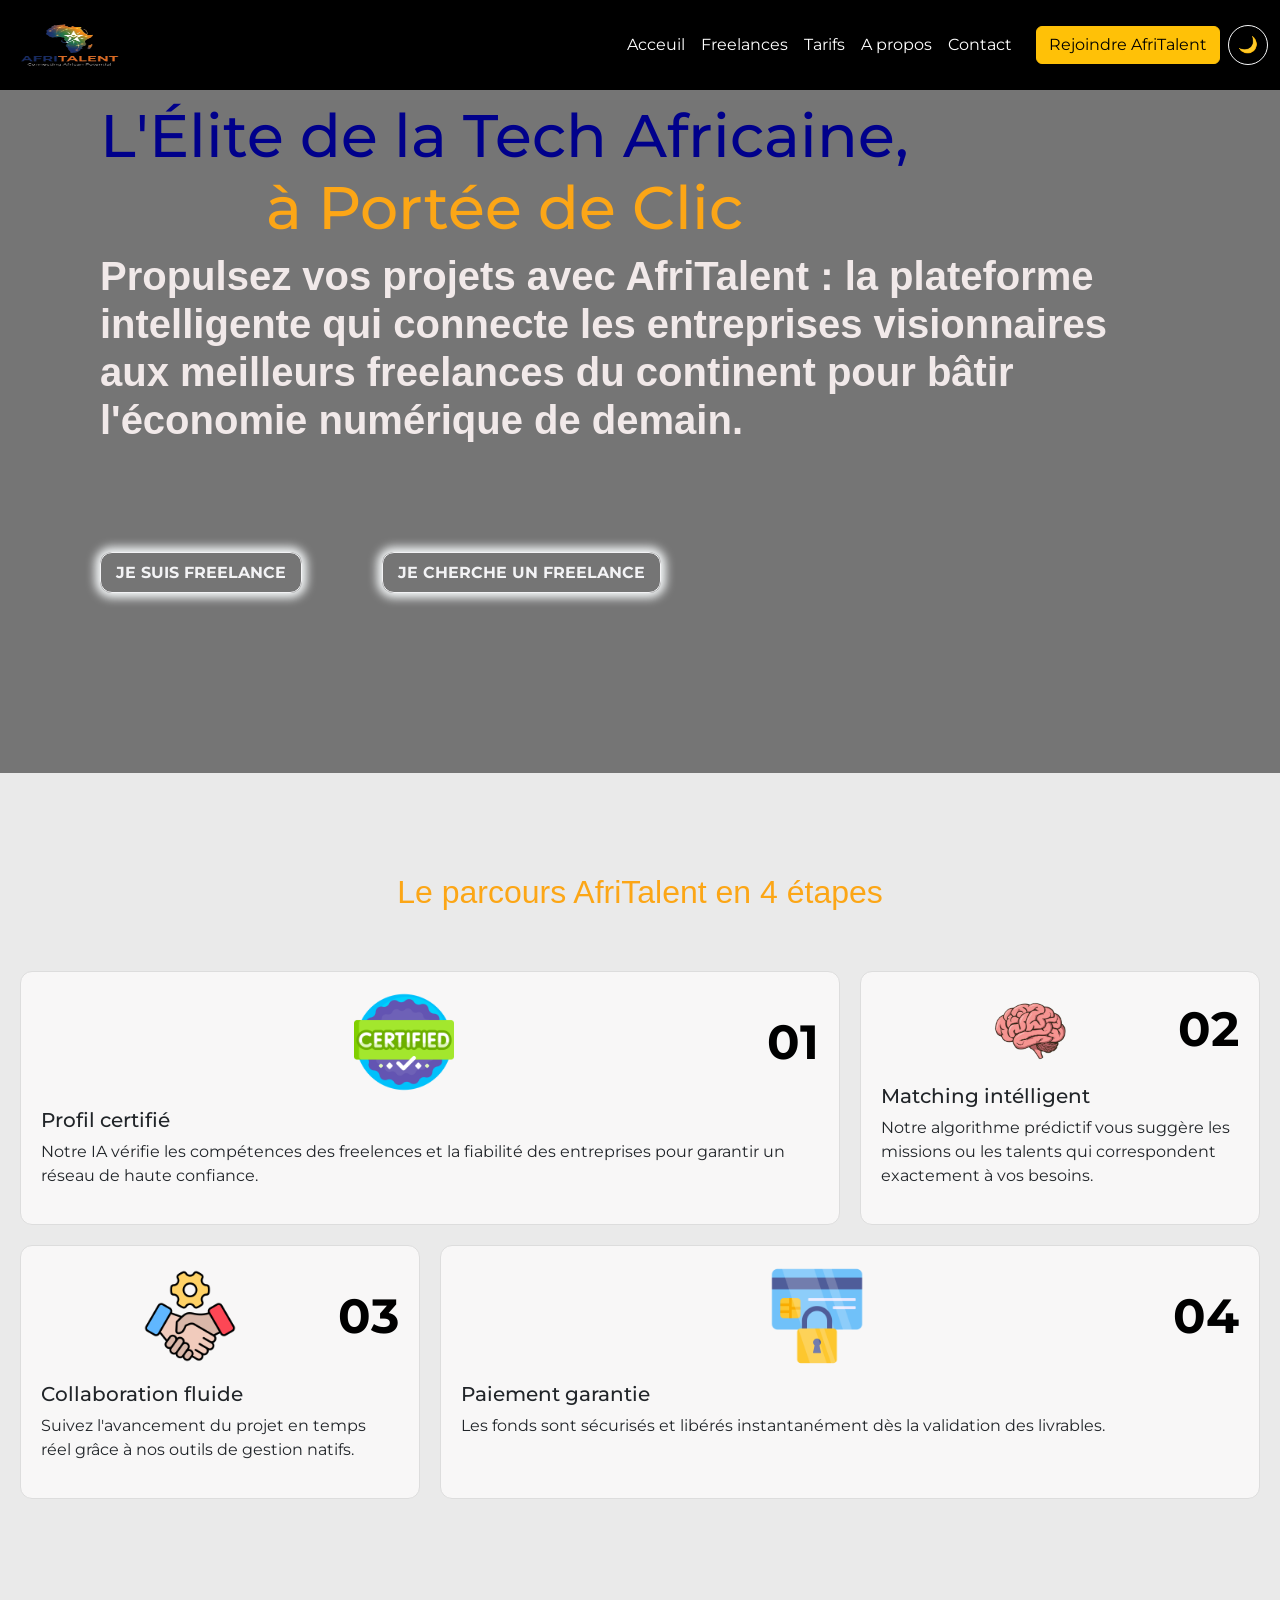
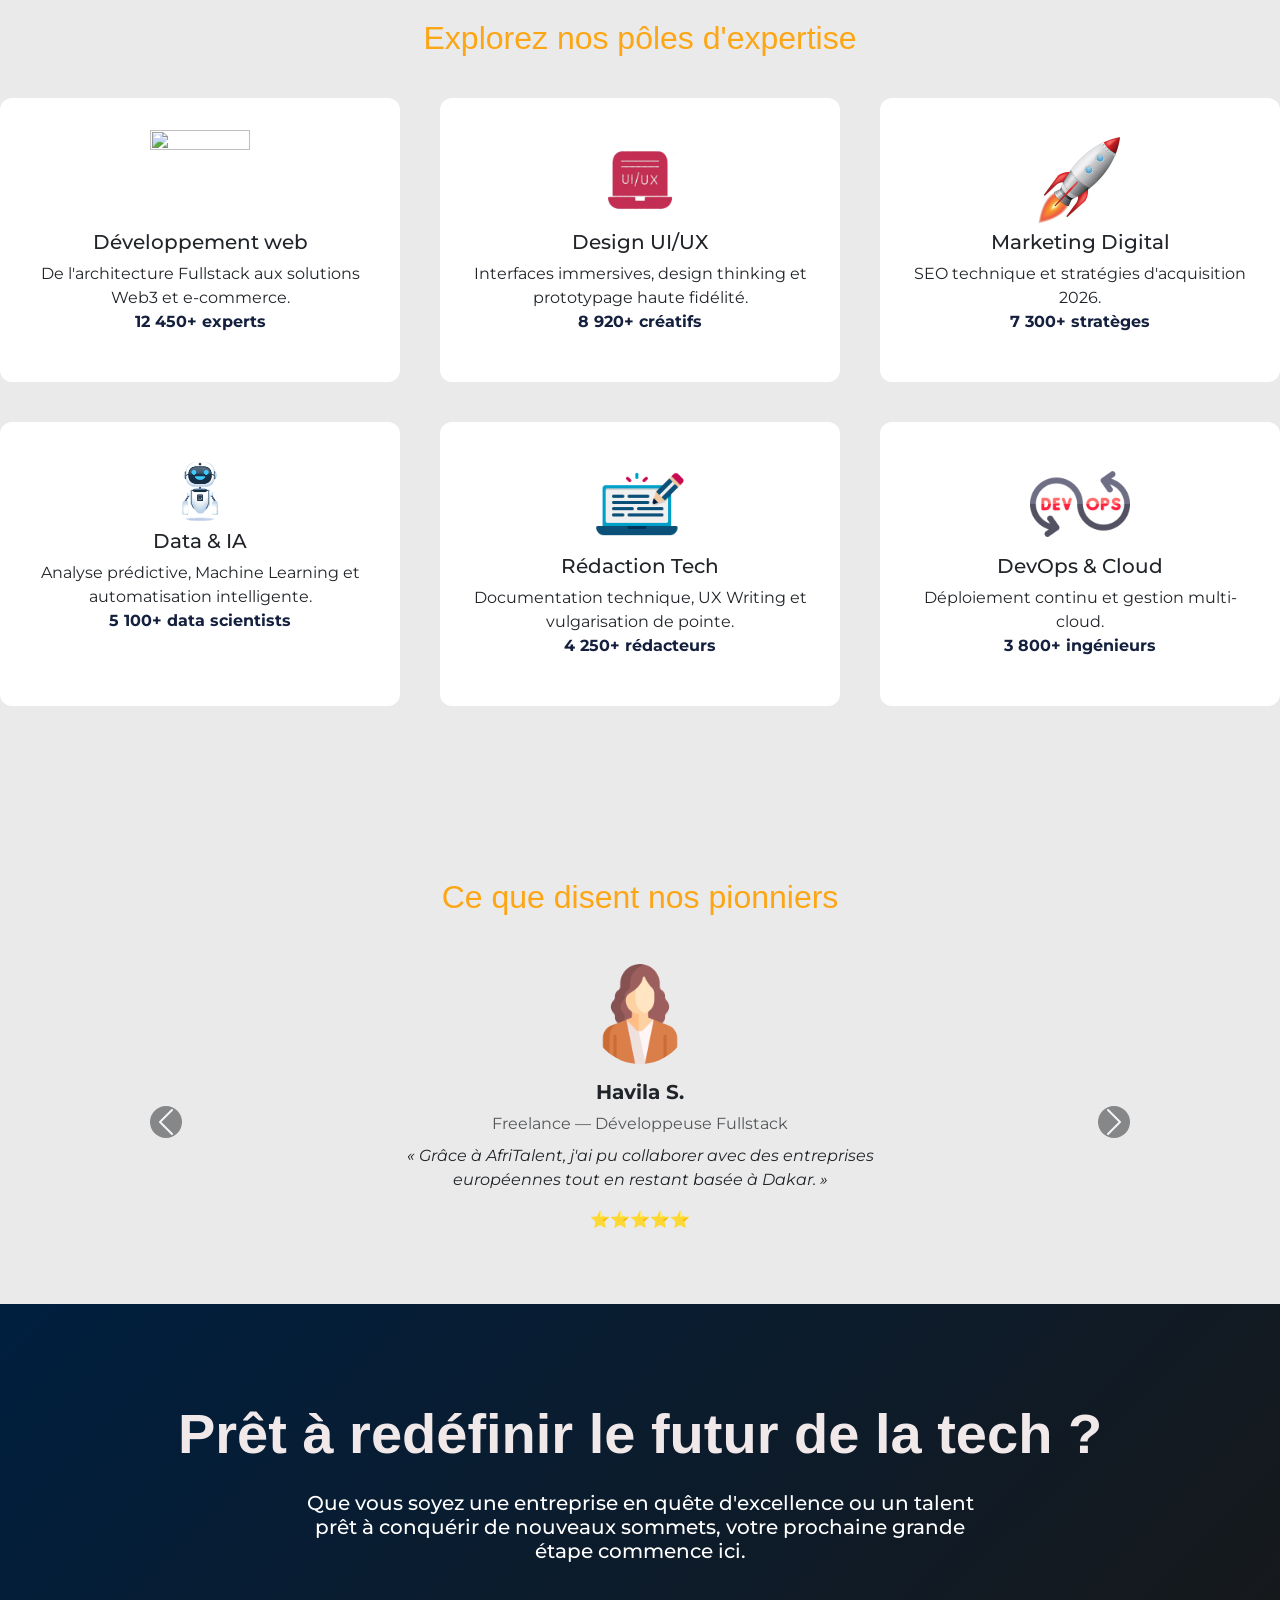
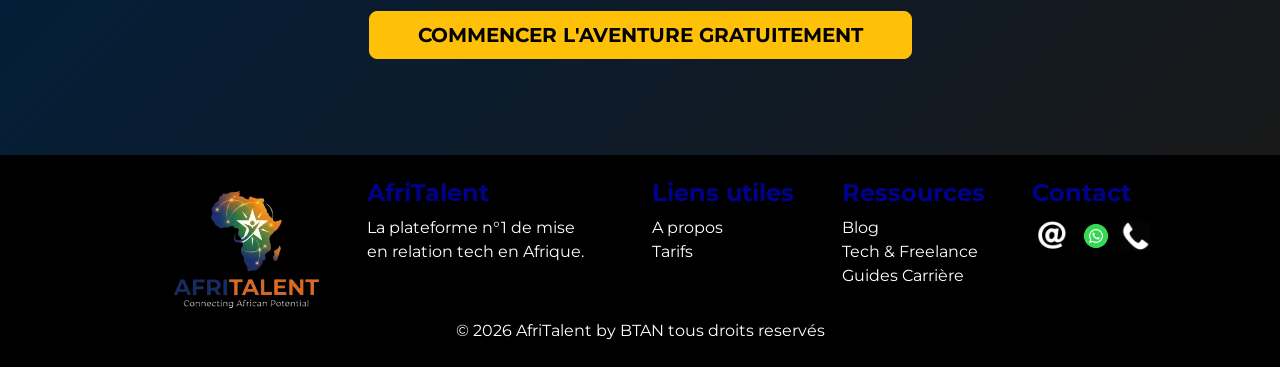
==== commit e5c3d7e0: "JS dark mode avec localStorage, navbar dynamique au scroll" ====
--- a/index.html
+++ b/index.html
@@ -7,6 +7,25 @@
     <link href="https://cdn.jsdelivr.net/npm/bootstrap@5.3.8/dist/css/bootstrap.min.css" rel="stylesheet" integrity="sha384-sRIl4kxILFvY47J16cr9ZwB07vP4J8+LH7qKQnuqkuIAvNWLzeN8tE5YBujZqJLB" crossorigin="anonymous">
     <link rel="stylesheet" href="css/style.css">
     <link href="https://fonts.googleapis.com/css2?family=Bebas+Neue&family=Bitcount+Grid+Double:wght@100..900&family=Montserrat:ital,wght@0,100..900;1,100..900&display=swap" rel="stylesheet">
+    <script>
+        // Utilisation d'une fonction anonyme immédiatement exécutée (IIFE) 
+       // pour s'exécuter instantanément et éviter de polluer l'espace global.
+        (function () {
+            const savedTheme = localStorage.getItem('theme');
+            // 2. On vérifie si le système d'exploitation ou le navigateur de l'utilisateur 
+           // est configuré par défaut sur un mode sombre (Dark Mode)
+            const systemPrefersDark = window.matchMedia('(prefers-color-scheme: dark)').matches;
+            // 3. Condition d'activation du Mode Sombre :
+           // Si l'utilisateur a explicitement choisi 'dark' au cours d'une visite précédente OR
+          // s'il n'a fait aucun choix mais que son système demande du mode sombre par défaut
+            if (savedTheme === 'dark' || (!savedTheme && systemPrefersDark)) {
+                document.documentElement.setAttribute('data-bs-theme', 'dark');
+                // Sinon, par défaut ou si le choix 'light' était sauvegardé, on applique le thème clair
+            } else {
+                document.documentElement.setAttribute('data-bs-theme', 'light');
+            }
+        })();
+    </script>
 </head>
 <body>
     <!-- section header -->
@@ -25,6 +44,9 @@
                         <li class="nav-item"><a class="nav-link active" aria-current="page" href="contact.html">Contact</a></li>
                         <div class="d-flex align-items-center ms-3 gap-2">
                             <a href="contact.html" class="btn btn-warning">Rejoindre AfriTalent</a>
+                            <button id="theme-toggle" class="btn btn-outline-light rounded-circle p-2 d-flex align-items-center justify-content-center" style="width: 40px; height: 40px;" aria-label="Changer de thème">
+                               <span id="theme-toggle-icon">🌙</span>
+                            </button>
                         </div>
                     </ul>
                 </div>
@@ -183,9 +205,9 @@
             </button>
         </div>
     </div>
-</section>
-
-   <!-- Section appel à l'action -->
+    </section>
+
+      <!-- Section appel à l'action -->
         <section class="bg-dark text-white text-center py-5" style="background: linear-gradient(135deg, #001f3f 0%, #181818 100%);">
            <nav class="container py-5">
              <h2 class="display-4 fw-bold mb-4">Prêt à redéfinir le futur de la tech ?</h2>
@@ -227,6 +249,9 @@
             <p class="text-center mb-0">&copy; 2026 AfriTalent by BTAN tous droits reservés</p>
         </footer>
         <script src="https://cdn.jsdelivr.net/npm/bootstrap@5.3.0/dist/js/bootstrap.bundle.min.js"></script>
-</body>
+        <script src="js/main.js"></script>
+        <button id="backToTop" class="btn btn-warning" title="Retour en haut">
+            <span style="font-size: 20px; font-weight: bold; line-height: 1;">&uarr;</span>
+        </button>
 </body>
 </html>
--- a/css/style.css
+++ b/css/style.css
@@ -22,7 +22,7 @@
 /* Pour le bouton "Rejoindre AfriTalent" */
 
 body{ /* toutes les pages */
-    background: #eaeaea;
+    background: var(--bs-body-bg);
     line-height: 1.5;
     font-family: 'Montserrat', sans-serif;
    
@@ -356,9 +356,146 @@
     
     /* je garde mes styles originaux (60px) qui sont parfaits ici */
 }
+   
+/* ====================STYLISATION DU SOMBRE GLOBAL ==================== */
+
+/* --- 1. CONFIGURATION EN MODE CLAIR (RETOUR STRICT À TON DESIGN) --- */
+html[data-bs-theme="light"] body {
+    background-color: #eaeaea !important;
+}
+
+html[data-bs-theme="light"] section, 
+html[data-bs-theme="light"] .py-5, 
+html[data-bs-theme="light"] .bg-white {
+    background-color: transparent !important; 
+}
+    
+html[data-bs-theme="light"] .form-control, 
+html[data-bs-theme="light"] input, 
+html[data-bs-theme="light"] textarea, 
+html[data-bs-theme="light"] select {
+    background-color: #ffffff !important;
+    color: #212529 !important;
+}
+
+/* NAVBAR DYNAMIQUE ET BOUTON RETOUR EN HAUT */
+
+/* Style initial de la navbar (tout en haut) */
+.navbar {
+    padding: 20px 0 !important;
+    background-color: #000000 !important; /* Ton fond noir de départ */
+    transition: padding 0.4s ease, background-color 0.4s ease, box-shadow 0.4s ease !important;
+}
+
+/* Effet appliqué à la navbar lors du scroll */
+.navbar.navbar-scrolled {
+    padding: 10px 0 !important; /* Effet shrink */
+    background-color: rgba(0, 0, 0, 0.95) !important; /* Fond noir légèrement translucide */
+    box-shadow: 0 4px 20px rgba(0, 0, 0, 0.25) !important; /* Ombre portée */
+}
+
+/* Style de base du bouton de retour en haut */
+#backToTop {
+    position: fixed;
+    bottom: 30px;
+    right: 30px;
+    z-index: 99;
+    width: 45px;
+    height: 45px;
+    border-radius: 50% !important;
+    display: flex;
+    align-items: center;
+    justify-content: center;
+    padding: 0 !important;
+    opacity: 0;
+    visibility: hidden;
+    transition: all 0.3s ease;
+    box-shadow: 0 4px 10px rgba(0, 0, 0, 0.2);
+}
+
+/* Affichage du bouton via le JavaScript */
+#backToTop.show {
+    opacity: 1 !important;
+    visibility: visible !important;
+}
+
+/* Effet au survol du bouton */
+#backToTop:hover {
+    transform: translateY(-5px);
+}
+
+/* Animation fluide de transition globale */
+body, section, .card, article, .item, input, textarea, label {
+    transition: background-color 0.3s ease, color 0.3s ease, border-color 0.3s ease, box-shadow 0.3s ease;
+}
+
+/* --- 2. CONFIGURATION EN MODE SOMBRE (UNIQUEMENT SUR ACTIVATION) --- */
+html[data-bs-theme="dark"] body {
+    background-color: #121212 !important;
+    color: #ffffff !important;
+}
+
+html[data-bs-theme="dark"] section,
+html[data-bs-theme="dark"] .bg-white,
+html[data-bs-theme="dark"] div[class*="bg-"] {
+    background-color: #121212 !important;
+}
+
+html[data-bs-theme="dark"] .card, 
+html[data-bs-theme="dark"] article, 
+html[data-bs-theme="dark"] .bento-grid article, 
+html[data-bs-theme="dark"] .item,
+html[data-bs-theme="dark"] .shadow-sm {
+    background-color: #1e1e1e !important;
+    border: 1px solid #2d2d2d !important;
+    box-shadow: 0 8px 16px rgba(0, 0, 0, 0.5) !important;
+}
+
+html[data-bs-theme="dark"] .navbar.navbar-scrolled {
+    background-color: #1a1a1a !important;
+    box-shadow: 0 4px 20px rgba(0, 0, 0, 0.6) !important;
+    border-bottom: 1px solid #2d2d2d !important;
+}
+
+html[data-bs-theme="dark"] #backToTop {
+    background-color: #fca616 !important;
+    border: 1px solid #121212 !important;
+}
+
+html[data-bs-theme="dark"] h1, 
+html[data-bs-theme="dark"] h2, 
+html[data-bs-theme="dark"] h3, 
+html[data-bs-theme="dark"] h4, 
+html[data-bs-theme="dark"] h5, 
+html[data-bs-theme="dark"] h6, 
+html[data-bs-theme="dark"] p, 
+html[data-bs-theme="dark"] span, 
+html[data-bs-theme="dark"] li, 
+html[data-bs-theme="dark"] a:not(.btn) {
+    color: #ffffff !important;
+}
+
+html[data-bs-theme="dark"] input, 
+html[data-bs-theme="dark"] textarea, 
+html[data-bs-theme="dark"] select, 
+html[data-bs-theme="dark"] .form-control {
+    background-color: #2b2b2b !important;
+    color: #ffffff !important;
+    border-color: #444444 !important;
+}
+
+html[data-bs-theme="dark"] .form-floating > label {
+    color: #aaaaaa !important;
+    background-color: transparent !important;
+}
+
+/* ==================== EFFET DE TRANSITION FLUIDE ==================== */
+body, h1, h2, h3, h4, p, .card, article, .item, input, textarea {
+    transition: background-color 0.3s ease, color 0.3s ease, border-color 0.3s ease;
+}
+
+
         
 
-        
-
-
-
+
+
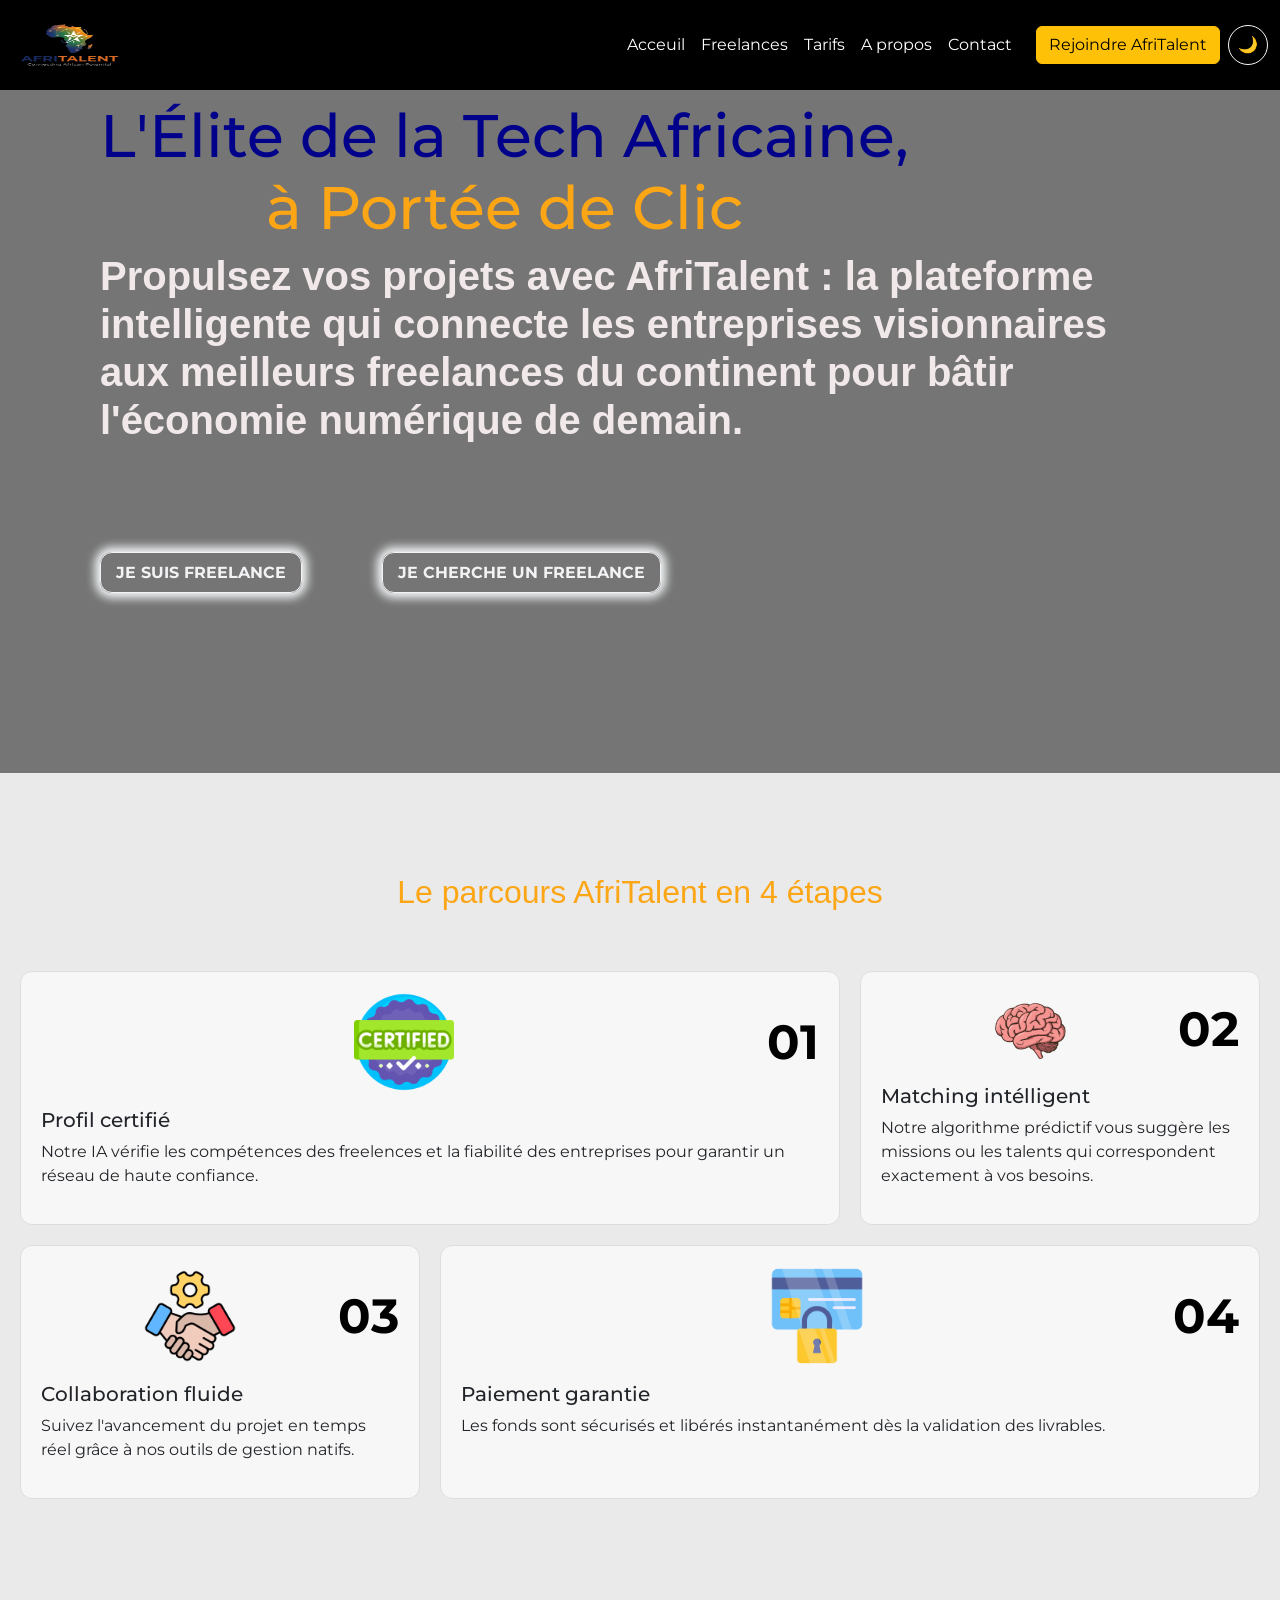
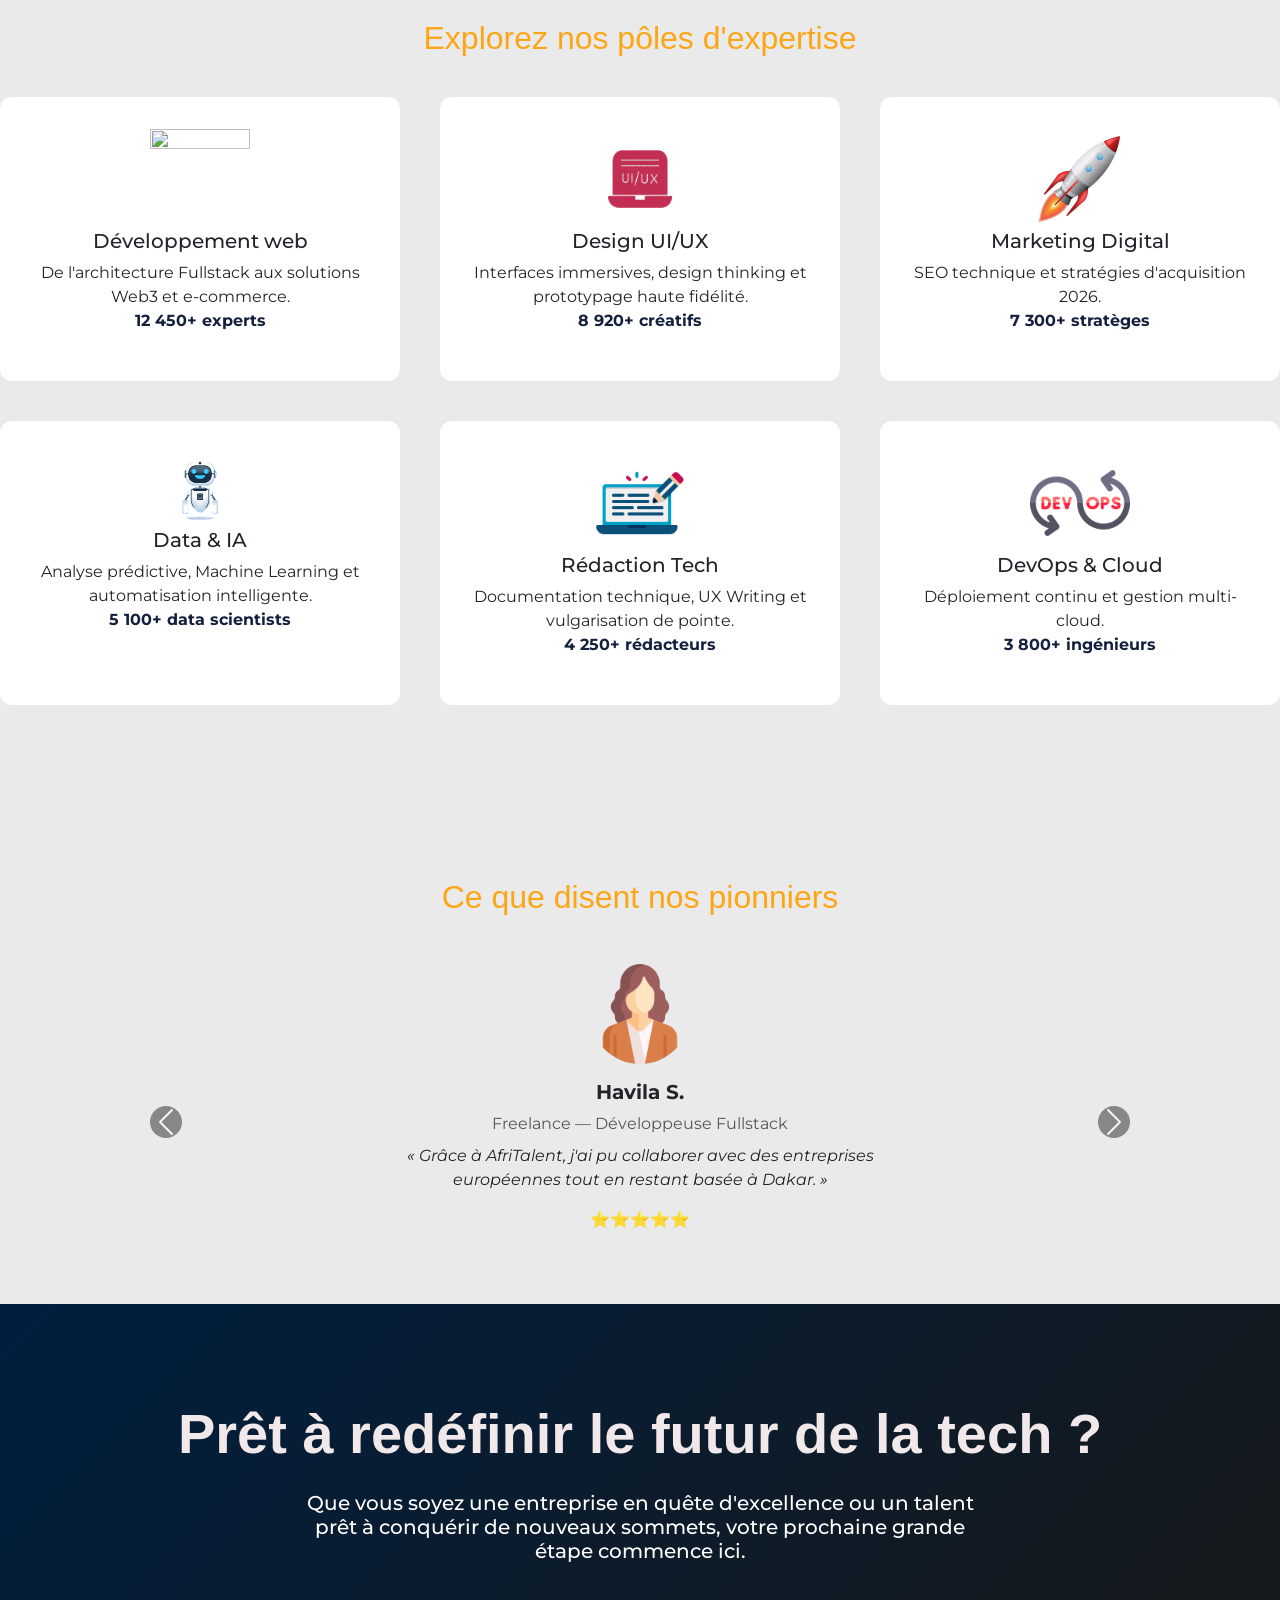
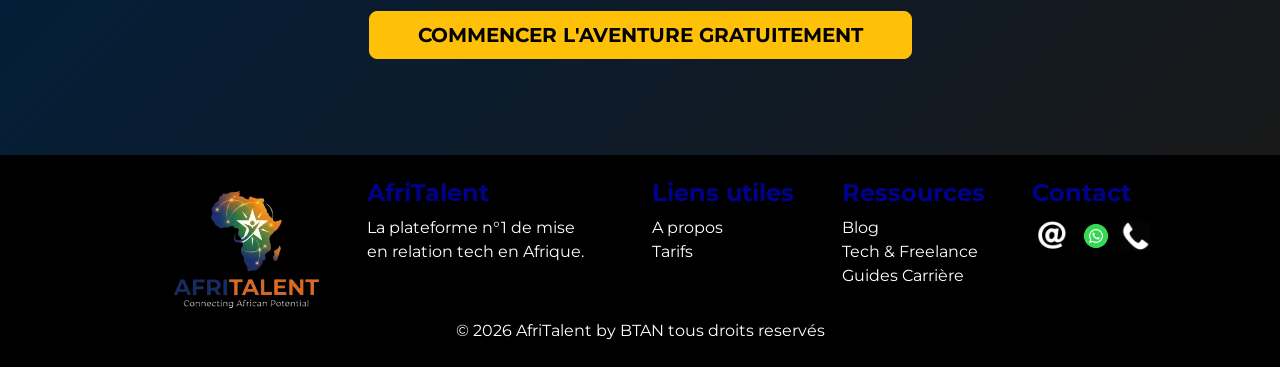
==== commit e365d595: "JS compteurs animés au scroll et animations fade-in des sections" ====
--- a/index.html
+++ b/index.html
@@ -8,7 +8,7 @@
     <link rel="stylesheet" href="css/style.css">
     <link href="https://fonts.googleapis.com/css2?family=Bebas+Neue&family=Bitcount+Grid+Double:wght@100..900&family=Montserrat:ital,wght@0,100..900;1,100..900&display=swap" rel="stylesheet">
     <script>
-        // Utilisation d'une fonction anonyme immédiatement exécutée (IIFE) 
+        // Utilisation d'une fonction anonyme immédiatement exécutée 
        // pour s'exécuter instantanément et éviter de polluer l'espace global.
         (function () {
             const savedTheme = localStorage.getItem('theme');
@@ -68,7 +68,7 @@
         </section>
 
     <!-- Section comment ca marche -->
-       <section class="bg">
+       <section class="bg fade-in-section" >
            <h2 class="h2">Le parcours AfriTalent en 4 étapes</h2>
            <div class="bento-grid">
                 <article>
@@ -110,7 +110,7 @@
        </section>
 
     <!-- Section categorie de services -->
-       <section class="d-flex flex-column align-items-center text-center mb-5" > <!-- centrer le texte -->
+       <section class="d-flex flex-column align-items-center text-center mb-5 fade-in-section" > <!-- centrer le texte -->
         <h2 class="h2">Explorez nos pôles d'expertise</h2>
            <div class="grille-container">
                <article class="card item">
--- a/css/style.css
+++ b/css/style.css
@@ -494,6 +494,43 @@
     transition: background-color 0.3s ease, color 0.3s ease, border-color 0.3s ease;
 }
 
+/* ====================SECTIONS QUI APPARAISSENT EN FONDU==================== */
+/* Configuration de l'etat masqué (état initial) */
+
+.fade-in-section {
+    /* Rend l'élément complètement transparent au départ */
+    opacity: 0;
+    
+    /* Déplace l'élément de 20 pixels vers le bas sur l'axe vertical (Y) */
+    transform: translateY(20px);
+    
+    /* Définit une transition fluide de 0.6 seconde avec un effet de ralentissement à la fin (ease-out) */
+    /* On applique cette transition simultanément sur l'opacité et sur la transformation */
+    transition: opacity 1.2s ease-out, transform 1.2s ease-out;
+    
+    /* Optimisation des performances : indique au navigateur de préparer la carte graphique */
+    /* pour animer ces propriétés sans saccades ni ralentissements */
+    will-change: opacity, transform;
+}
+/* Configuration de l'etat visible (état final) */
+
+.fade-in-section.is-visible {
+    /* Rend l'élément totalement opaque (visible) */
+    opacity: 1;
+    
+    /* Ramène l'élément à sa position d'origine (0 pixel de décalage) */
+    transform: translateY(0);
+}
+
+/* Si le JavaScript est désactivé, on annule l'effet pour que le contenu reste accessible */
+@media (prefers-reduced-motion: reduce) {
+    .fade-in-section {
+        opacity: 1 !important;
+        transform: none !important;
+    }
+}
+
+
 
         
 
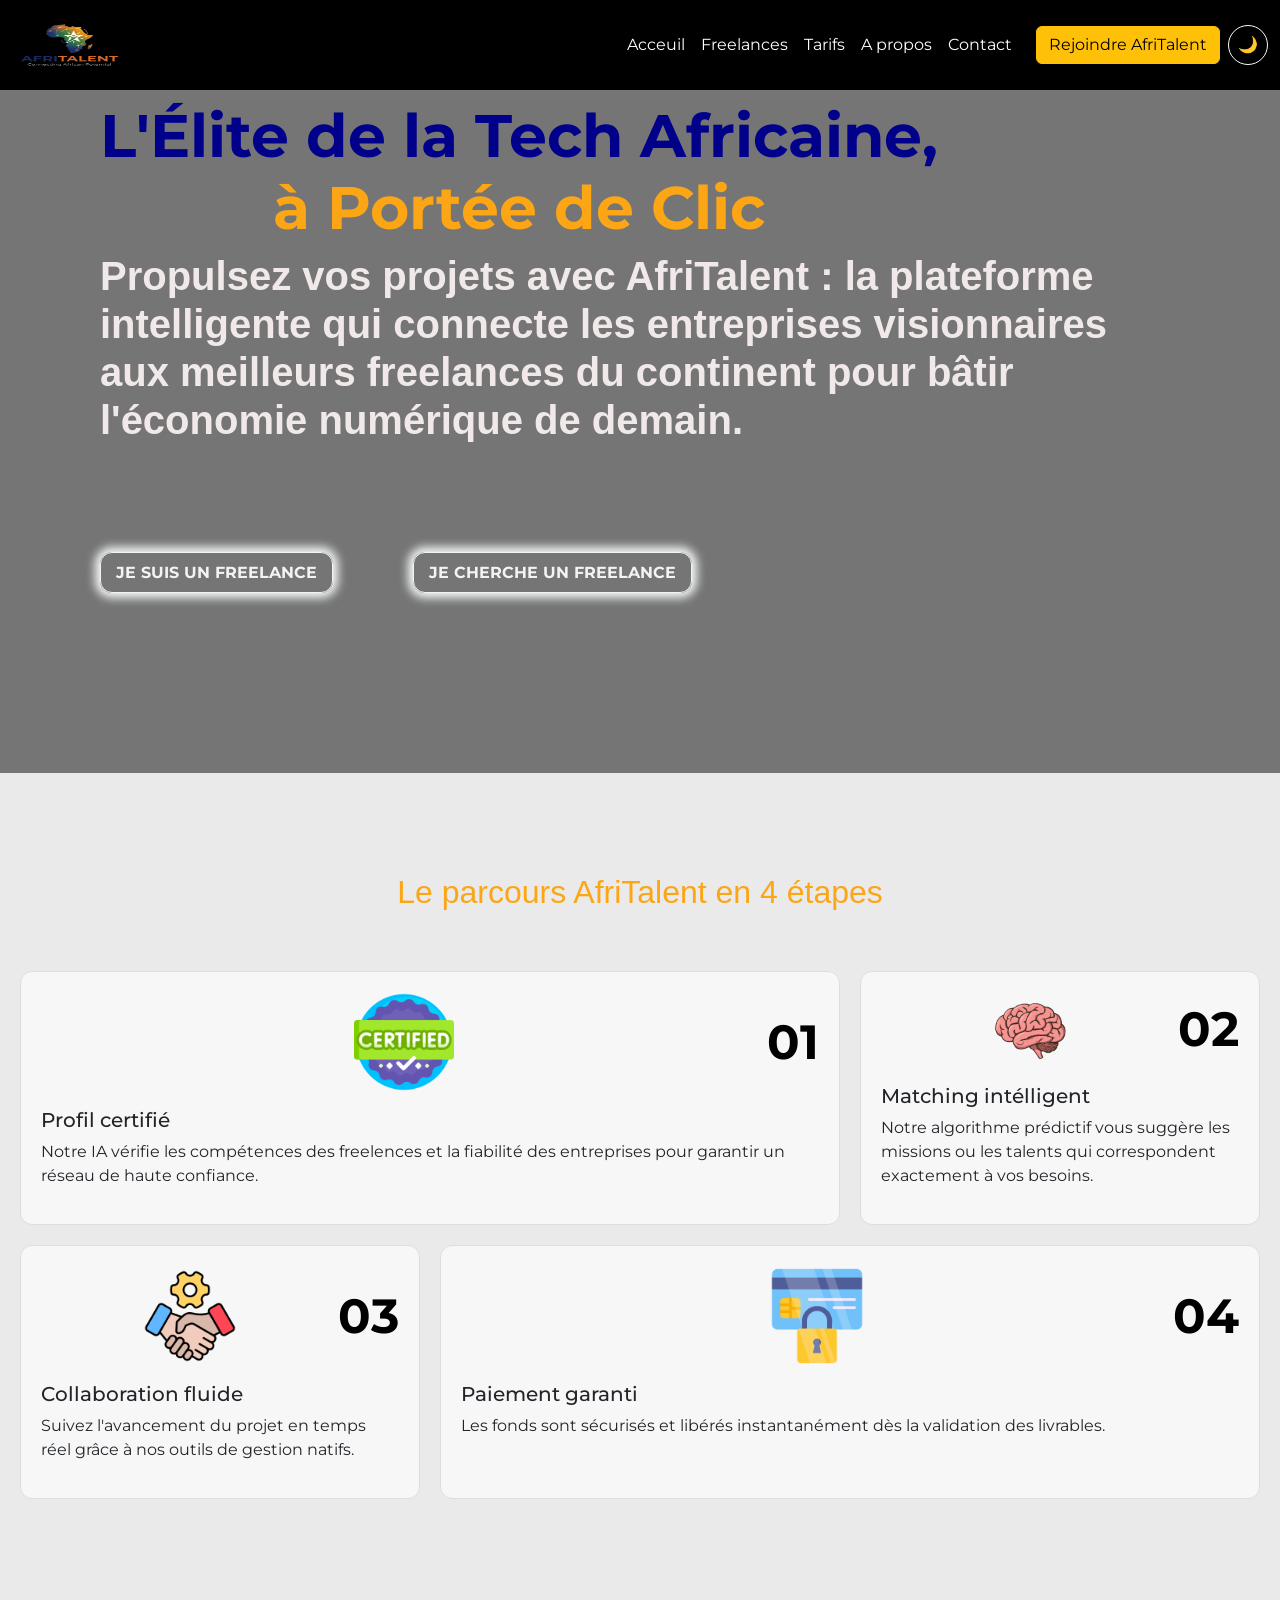
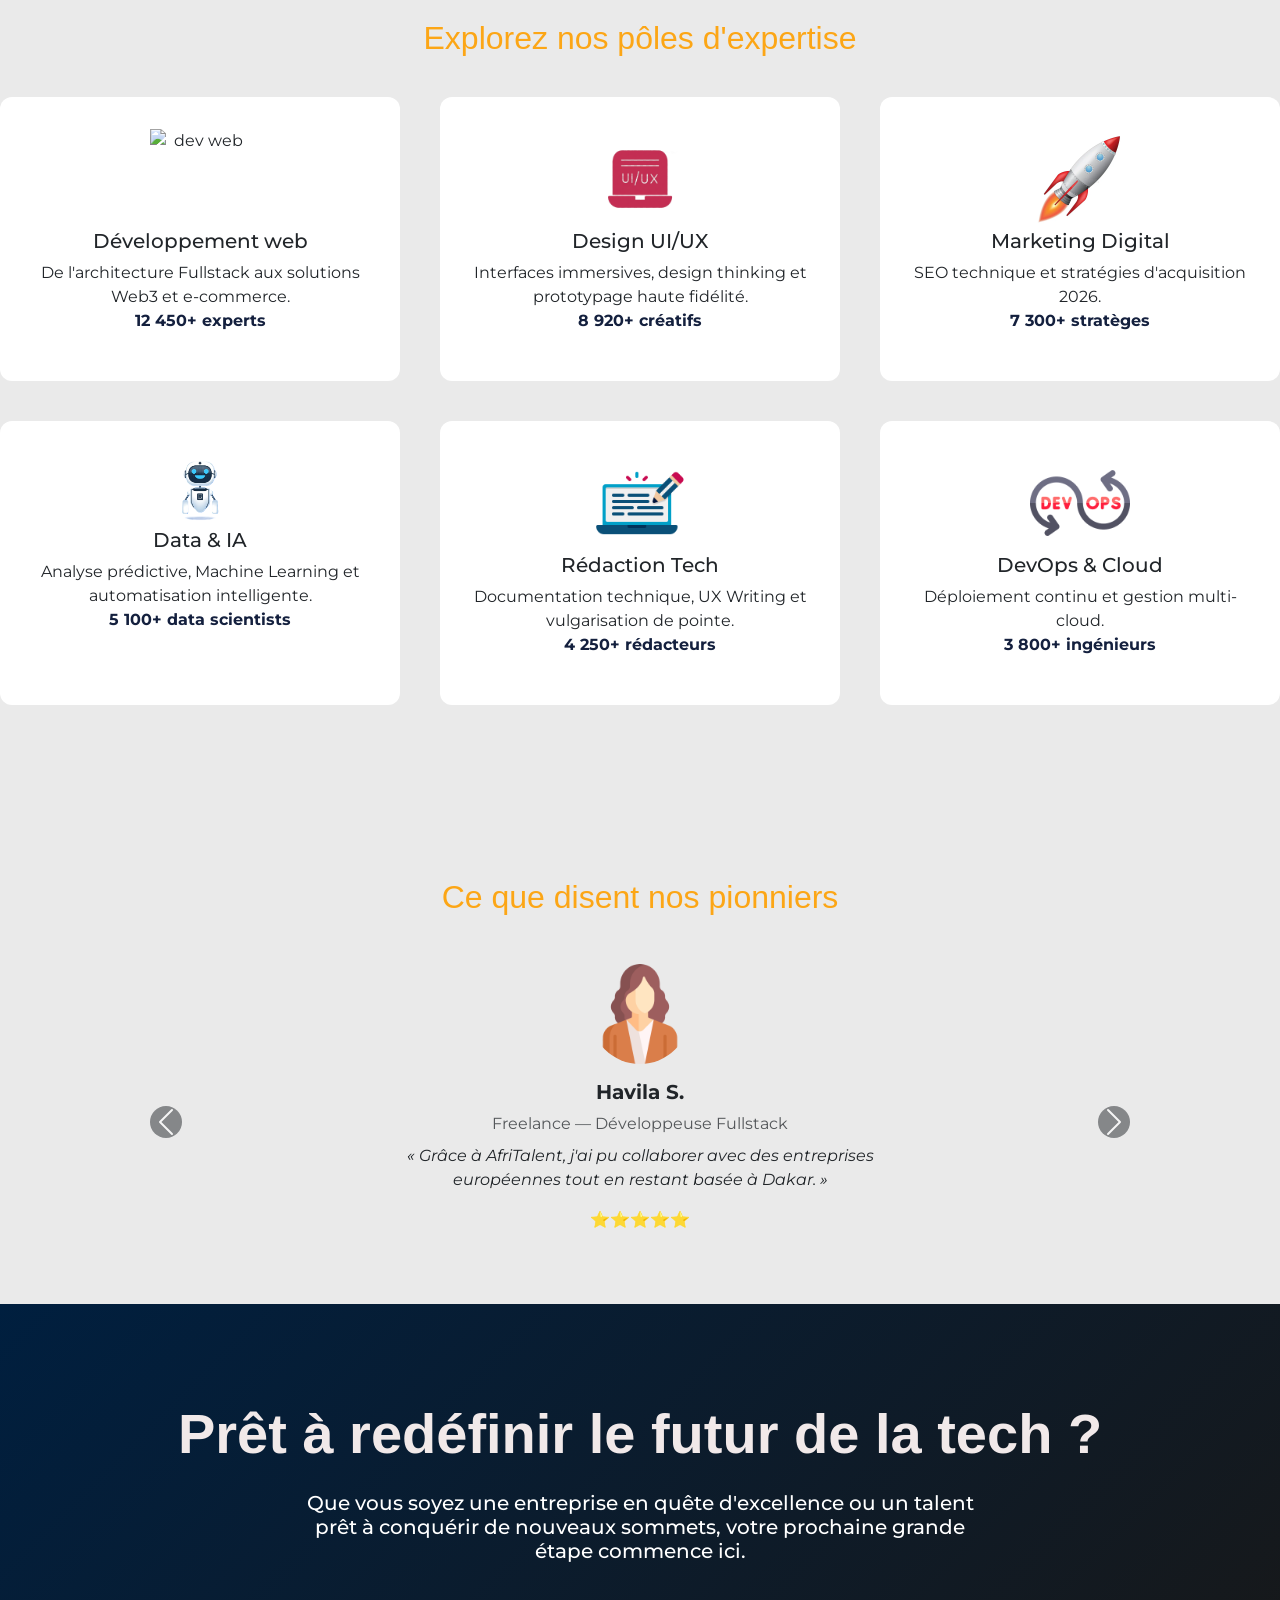
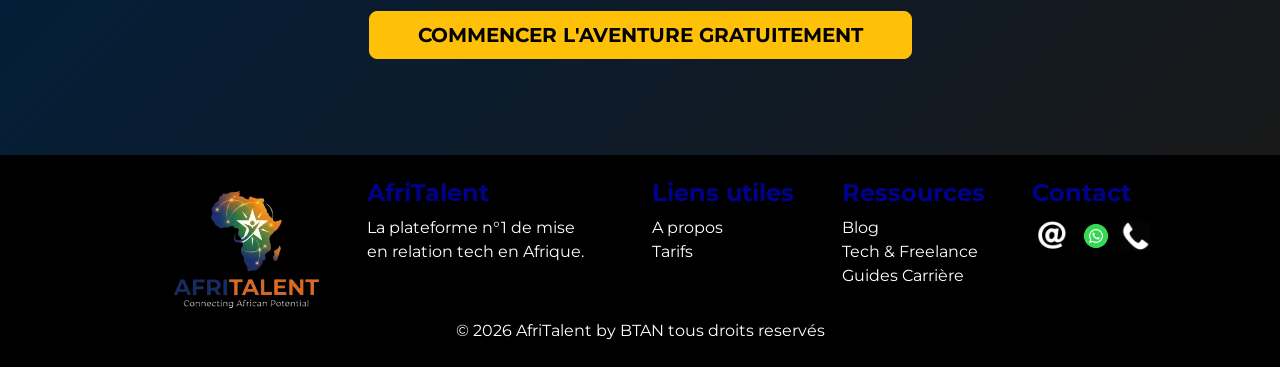
==== commit 814c893c: "Finalisation corrections responsive, optimisation du code et commentaires" ====
--- a/index.html
+++ b/index.html
@@ -1,5 +1,5 @@
 <!DOCTYPE html>
-<html lang="en">
+<html lang="fr">
 <head>
     <meta charset="UTF-8">
     <meta name="viewport" content="width=device-width, initial-scale=1.0">
@@ -30,42 +30,42 @@
 <body>
     <!-- section header -->
         <header class="navbar navbar-expand-lg navbar-dark bg-black fixed-top">
-          <img src="images/logos.png" width="150" height="50">
+          <img src="images/logos.png" width="150" height="50" alt="logo afritalent">
           <button class="navbar-toggler" type="button" data-bs-toggle="collapse" data-bs-target="#navbarnav" aria-controls="navbarnav" aria-expanded="false" aria-label="Toggle navigation">
             <span class="navbar-toggler-icon"></span>
           </button>
             <nav class="container-fluid">
                 <div class="collapse navbar-collapse " id="navbarnav">
-                    <ul type="none" class="navbar-nav ms-auto">
+                    <ul class="navbar-nav ms-auto list-unstyled">
                         <li class="nav-item"><a class="nav-link active" aria-current="page" href="index.html">Acceuil</a></li>
                         <li class="nav-item"><a class="nav-link active" aria-current="page" href="freelances.html">Freelances</a></li>
                         <li class="nav-item"><a class="nav-link active" aria-current="page" href="tarifs.html">Tarifs</a></li>
                         <li class="nav-item"><a class="nav-link active" aria-current="page" href="about.html">A propos</a></li>
-                        <li class="nav-item"><a class="nav-link active" aria-current="page" href="contact.html">Contact</a></li>
-                        <div class="d-flex align-items-center ms-3 gap-2">
-                            <a href="contact.html" class="btn btn-warning">Rejoindre AfriTalent</a>
-                            <button id="theme-toggle" class="btn btn-outline-light rounded-circle p-2 d-flex align-items-center justify-content-center" style="width: 40px; height: 40px;" aria-label="Changer de thème">
-                               <span id="theme-toggle-icon">🌙</span>
-                            </button>
-                        </div>
+                        <li class="nav-item"><a class="nav-link active" aria-current="page" href="contact.html">Contact</a></li>  
                     </ul>
+                    <div class="d-flex align-items-center ms-3 gap-2">
+                        <a href="contact.html" class="btn btn-warning">Rejoindre AfriTalent</a>
+                        <button id="theme-toggle" class="btn btn-outline-light rounded-circle p-2 d-flex align-items-center justify-content-center" style="width: 40px; height: 40px;" aria-label="Changer de thème">
+                           <span id="theme-toggle-icon">🌙</span>
+                        </button>
+                    </div>
                 </div>
             </nav>
         </header>
 
     <!-- section heros -->
-        <section class="heros">
-         <nav class="nav">
-              <h1 class="a" class="fw-bold">L'Élite de la Tech Africaine,<br> <span class="b">à Portée de Clic</span></h1>
+        <div class="heros">
+           <nav class="nav">
+             <h1 class="a fw-bold">L'Élite de la Tech Africaine,<br> <span class="b">à Portée de Clic</span></h1>
               <h2>Propulsez vos projets avec AfriTalent : la plateforme intelligente qui  connecte  les entreprises 
                visionnaires aux meilleurs freelances du continent pour bâtir l'économie numérique de demain.
               </h2>
               <div class="container-boutons">
-                 <button class="b2">Je suis Freelance</button>
+                 <button class="b2">Je suis un Freelance</button>
                  <button  class="b2">Je cherche un Freelance</button>
                 </div>
             </nav>
-        </section>
+        </div>
 
     <!-- Section comment ca marche -->
        <section class="bg fade-in-section" >
@@ -73,37 +73,37 @@
            <div class="bento-grid">
                 <article>
                     <div class="d-flex align-items-center justify-content-between mb-3">
-                     <img src="images/m1.png" class="mx-auto d-block img-fluid" width="100" height="100">
+                     <img src="images/m1.png" class="mx-auto d-block img-fluid" width="100" height="100" alt="Profil verifié">
                      <span class="display-5 fw-bold text-black">01</span>
                      </div>
-                 <h5>Profil certifié</h5>
+                 <h3 class="h5">Profil certifié</h3>
                  <p>Notre IA vérifie les compétences des freelences et la fiabilité des entreprises pour garantir un réseau de haute confiance.</p>     
                 </article>
 
                 <article>
                     <div class="d-flex align-items-center justify-content-between mb-3">
-                     <img src="images/m2.png" class="mx-auto d-block img-fluid" width="100" height="100">
-                     <span class="display-5 fw-bold text-black">02</span>
-                     </div>
-                  <h5>Matching intélligent</h5>
+                       <img src="images/m2.png" class="mx-auto d-block img-fluid" width="100" height="100" alt="matching intelligence">
+                       <span class="display-5 fw-bold text-black">02</span>
+                    </div>
+                  <h4 class="h5">Matching intélligent</h4>
                   <p>Notre algorithme prédictif vous suggère les missions ou les talents qui correspondent exactement à vos besoins.</p>
                 </article>
 
                 <article>
                     <div class="d-flex align-items-center justify-content-between mb-3">
-                     <img src="images/m3.png" class="mx-auto d-block img-fluid" width="100" height="100">
-                     <span class="display-5 fw-bold text-black">03</span>
-                     </div>
-                  <h5>Collaboration fluide</h5>
+                       <img src="images/m3.png" class="mx-auto d-block img-fluid" width="100" height="100" alt="collaboration fluide">
+                       <span class="display-5 fw-bold text-black">03</span>
+                    </div>
+                  <h4 class="h5">Collaboration fluide</h4>
                   <p>Suivez l'avancement du projet en temps réel grâce à nos outils de gestion natifs.</p>
                 </article>
                 
                 <article>
                     <div class="d-flex align-items-center justify-content-between mb-3"> 
-                     <img src="images/m4.png" class="mx-auto d-block img-fluid" width="100" height="100">
-                     <span class="display-5 fw-bold text-black">04</span>
-                     </div>
-                  <h5>Paiement garantie</h5>
+                       <img src="images/m4.png" class="mx-auto d-block img-fluid" width="100" height="100" alt="paiement garanti">
+                       <span class="display-5 fw-bold text-black">04</span>
+                    </div>
+                  <h4 class="h5">Paiement garanti</h4>
                   <p>Les fonds sont sécurisés et libérés instantanément dès la validation des livrables.</p>
                 </article>
             </div>
@@ -114,38 +114,38 @@
         <h2 class="h2">Explorez nos pôles d'expertise</h2>
            <div class="grille-container">
                <article class="card item">
-                   <img src="images/c1.jpg" class="mx-auto d-block img-fluid" width="100" height="100">
-                   <h5>Développement web</h5>
+                   <img src="images/c1.jpg" class="mx-auto d-block img-fluid" width="100" height="100" alt="dev web">
+                   <h3 class="h5">Développement web</h3>
                    <p>De l'architecture Fullstack aux solutions Web3 et e-commerce. <br><span>12 450+ experts</span></p>
                 </article>
 
                 <article class="card item">
-                   <img src="images/c2.png" class="mx-auto d-block img-fluid" width="100" height="100">
-                   <h5>Design UI/UX</h5>
+                   <img src="images/c2.png" class="mx-auto d-block img-fluid" width="100" height="100" alt="design ui/ux">
+                   <h3 class="h5">Design UI/UX</h3>
                    <P>Interfaces immersives, design thinking et prototypage haute fidélité. <br> <span>8 920+ créatifs</span></P>
                 </article>
 
                 <article class="card item">
-                   <img src="images/c3.webp" class="mx-auto d-block img-fluid" width="100" height="100">
-                   <h5>Marketing Digital</h5>
+                   <img src="images/c3.webp" class="mx-auto d-block img-fluid" width="100" height="100" alt="marketing digital">
+                   <h3 class="h5">Marketing Digital</h3>
                    <P>SEO technique et stratégies d'acquisition 2026. <br><span>7 300+ stratèges</span></P> 
                 </article>
 
                 <article class="card item">
-                   <img src="images/c4.png" class="mx-auto d-block img-fluid" width="100" height="100">
-                   <h5>Data & IA</h5>
+                   <img src="images/c4.png" class="mx-auto d-block img-fluid" width="100" height="100" alt="data & ia">
+                   <h3 class="h5">Data & IA</h3>
                    <P>Analyse prédictive, Machine Learning et automatisation intelligente. <br> <span>5 100+ data scientists</span></P>
                 </article>
 
                 <article class="card item">
-                   <img src="images/c5.png" class="mx-auto d-block img-fluid" width="100" height="100">
-                   <h5>Rédaction Tech</h5>
+                   <img src="images/c5.png" class="mx-auto d-block img-fluid" width="100" height="100" alt="redaction tech">
+                   <h3 class="h5">Rédaction Tech</h3>
                    <P>Documentation technique, UX Writing et vulgarisation de pointe. <br><span>4 250+ rédacteurs</span></P> 
                 </article>
 
                 <article class="card item">
-                   <img src="images/c6.png" class="mx-auto d-block img-fluid" width="100" height="100">
-                   <h5>DevOps & Cloud</h5>
+                   <img src="images/c6.png" class="mx-auto d-block img-fluid" width="100" height="100" alt="devops cloud">
+                   <h3 class="h5">DevOps & Cloud</h3>
                    <p>Déploiement continu et gestion multi-cloud. <br><span>3 800+ ingénieurs</span></p>
                 </article>
 
@@ -164,7 +164,7 @@
                 <div class="carousel-item active">
                     <article class="mx-auto" style="max-width: 600px;">
                         <img src="images/f.png" class="rounded-circle mb-3" width="100" height="100" alt="Havila S.">
-                        <h5 class="fw-bold">Havila S.</h5>
+                        <h3 class="fw-bold h5">Havila S.</h3>
                         <p class="text-muted mb-2">Freelance — Développeuse Fullstack</p>
                         <p class="fst-italic px-3">« Grâce à AfriTalent, j'ai pu collaborer avec des entreprises européennes tout en restant basée à Dakar. »</p>
                         <div class="text-warning">⭐⭐⭐⭐⭐</div>
@@ -174,7 +174,7 @@
                 <div class="carousel-item">
                     <article class="mx-auto" style="max-width: 600px;">
                         <img src="images/h.png" class="rounded-circle mb-3" width="100" height="100" alt="Yves T.">
-                        <h5 class="fw-bold">Yves T.</h5>
+                        <h3 class="fw-bold h5">Yves T.</h3>
                         <p class="text-muted mb-2">Entreprise — CTO de TechAfrica Solutions</p>
                         <p class="fst-italic px-3">« Le système de paiement sécurisé m'apporte une sérénité que je n'avais nulle part ailleurs. »</p>
                         <div class="text-warning">⭐⭐⭐⭐⭐</div>
@@ -184,7 +184,7 @@
                 <div class="carousel-item">
                     <article class="mx-auto" style="max-width: 600px;">
                         <img src="images/f.png" class="rounded-circle mb-3" width="100" height="100" alt="Dolores M.">
-                        <h5 class="fw-bold">Dolores M.</h5>
+                        <h3 class="fw-bold h5">Dolores M.</h3>
                         <p class="text-muted mb-2">Freelance — Designer</p>
                         <p class="fst-italic px-3">« Ce que j'apprécie, c'est la qualité des missions proposées. On ne se bat pas sur les prix, mais sur la valeur et la créativité. »</p>
                         <div class="text-warning">⭐⭐⭐⭐⭐</div>
@@ -208,20 +208,20 @@
     </section>
 
       <!-- Section appel à l'action -->
-        <section class="bg-dark text-white text-center py-5" style="background: linear-gradient(135deg, #001f3f 0%, #181818 100%);">
+        <div class="bg-dark text-white text-center py-5" style="background: linear-gradient(135deg, #001f3f 0%, #181818 100%);">
            <nav class="container py-5">
              <h2 class="display-4 fw-bold mb-4">Prêt à redéfinir le futur de la tech ?</h2>
              <h3 class="fs-5 mb-5 mx-auto" style="max-width: 700px;">Que vous soyez une entreprise en quête d'excellence ou un talent prêt à conquérir de nouveaux sommets, votre prochaine grande étape commence ici. </h3>
              <a href="contact.html" class="btn btn-warning btn-lg px-5 fw-bold text-uppercase">Commencer l'aventure gratuitement</a>
             </nav>
-        </section>
+        </div>
 
     <!-- pied de page-->
         <footer  class="bg-black text-white py-4" >
             <div class="container">
                 <div class="row">
                     <div class="col-md-3 text-end">
-                       <img src="images/logos.png" alt="Logo AfriTalent" style="max-height: 140px;" class="img-fluid"  > 
+                       <img src="images/logos.png" alt="Logo AfriTalent" style="max-height: 140px;" class="logo afritalent"  > 
                     </div>
                     <div class="col-md-3">
                       <h4 style="color: #00008B;" class="fw-bold">AfriTalent </h4>
@@ -240,9 +240,9 @@
                    </div>
                    <div class="col-md-2">
                     <h4 style="color:#00008B ;" class="fw-bold">Contact</h4>
-                        <a href="mailto:aphienoakhbsemetati@gmail.com"><img src="images/mail.png" width="40" height="40"></a>
-                        <a href="https://wa.me/+221781727714?text=Bonjour"><img src="images/whatsapp_logo.png" width="40" height="40"></a>
-                        <a href="callto:+221781727714"><img src="images/tel.png" width="30" height="30"></a>
+                        <a href="mailto:aphienoakhbsemetati@gmail.com"><img src="images/mail.png" width="40" height="40" alt="mail"></a>
+                        <a href="https://wa.me/+221781727714?text=Bonjour"><img src="images/whatsapp_logo.png" width="40" height="40" alt="whatsapp"></a>
+                        <a href="callto:+221781727714"><img src="images/tel.png" width="30" height="30" alt="telephone"></a>
                    </div>
                 </div>
             </div>
--- a/css/style.css
+++ b/css/style.css
@@ -1,11 +1,13 @@
+/* Réinitialisation de base pour éviter les marges par défaut des navigateurs */
 *{
     margin: 0;
 }
+/* Importation de la police d'écriture 'Poppins et Monsterrat' depuis les serveurs Google Fonts */
 @import url('https://fonts.googleapis.com/css2?family=Poppins:wght@400;700&display=swap');
-/* Les six variables css dans root */
+/* Déclaration des six variables css dans root */
 :root{
      --border-radius: 12px;
-     --transition: all 0.3s ease;
+     --text-align: center;
      --primary-color:rgb(255, 255, 255);
      --secondary-color:rgb(4, 4, 4);
      --accent-color: #fca616;
@@ -15,14 +17,14 @@
 .nav-link:active {
     color: var(--accent-color) !important; 
 }
-/* Pour un effet de fondu fluide */
+/* Pour un effet de couleur au survol de la souris */
 .nav-link:hover {
     color: var(--accent-color)!important; 
 }
 /* Pour le bouton "Rejoindre AfriTalent" */
 
 body{ /* toutes les pages */
-    background: var(--bs-body-bg);
+    background: var(--bs-body-bg); /* Utilise le fond dynamique par défaut de Bootstrap */
     line-height: 1.5;
     font-family: 'Montserrat', sans-serif;
    
@@ -52,12 +54,12 @@
 }
 /* nav de la section heros */
 .nav{
-     margin-bottom: 80px;
+     margin-bottom: 80px; /* Repousse le contenu situé en dessous */
 }
 /* h1 se trouvant dans nav de la section heros */
 .nav h1{
     font-size: 60px;
-    text-align: center;
+    text-align: var(--text-align);
 }
 /* h2 se trouvant dans nav de la section heros */
 .nav h2{
@@ -68,19 +70,20 @@
 .b2{
   display: inline-block;
   border: 1px, solid ;
-  padding: 7.5px 15px;
-  margin-top: 100px;
+  padding: 7.5px 15px; 
+  margin-top: 100px; /* Décolle le bouton du texte supérieur */
   color: rgb(243, 243, 245);
   border-radius : var(--border-radius);
   background: transparent;
   font-weight: bold;
-  text-transform: uppercase;
+  text-transform: uppercase; /* Lettres capitales */
   box-shadow: 0 0 10px 5px rgb(244, 247, 248);  
   
 }
+/* Effet d'animation dynamique au survol des boutons de l'accueil */
 .b2:hover{
-     transform: rotate(10deg);
-    box-shadow: inherit;
+     transform: rotate(10deg); /* Légère rotation de 10 degrés */
+    box-shadow: inherit; /* Conserve l'ombre d'origine */
 }
 /* div se trouvant dans nav de la section heros */
 .container-boutons { /* Espace entre les deux boutons */
@@ -96,8 +99,9 @@
     gap: 20px;                             /* L'espacement  */
     padding: 20px;
 }
+/* Titre de la section Bento */
 .h2{
-    text-align: center;
+    text-align: var(--text-align);
     margin-top: 100px;
     color: var(--accent-color);
     margin-bottom: 40px;
@@ -125,27 +129,27 @@
     border-radius: var(--border-radius);
     padding: 20px;
     margin: 15px;
-    text-align: center;
+    text-align: var(--text-align);
     box-shadow: 0 4px 6px rgba(0, 0, 0, 0.1); /* Ombre légère par défaut */
     transition: all 0.3s ease-in-out; /* Animation fluide pour tout changement */
-    cursor: pointer;
+    cursor: pointer; /* Curseur en forme de main */
     border: 1px solid #eee;
 }
 
 /* --- categorie de services---// effet hover au survol */
 .card:hover {
-    /* 1. Transformation : Soulèvement de la carte */
+    /* Soulèvement de la carte de 25px */
     transform: translateY(-25px); 
     
-    /* 2. Ombre : Plus profonde pour l'effet de flottement */
+    /* Ombre Plus profonde pour l'effet de flottement */
     box-shadow: 0 15px 30px rgba(0, 0, 0, 0.15);
     
-    /* 3. Changement de couleur de bordure ou fond */
+    /* Changement de couleur de bordure */
     border-color: rgb(18, 12, 133); 
 }
 
 /* Changer la couleur du titre au survol */
-.card:hover h5 {
+.card:hover h3 {
     color: var(--accent-color);
 }
 
@@ -159,7 +163,7 @@
   
   /* Crée 3 colonnes de taille égale (1 fraction de l'espace disponible) */
   grid-template-columns: repeat(3, 1fr); 
-   /* Espacement entre les colonnes et les lignes (optionnel) */
+   /* Espacement entre les colonnes et les lignes  */
   gap: 40px; 
 }
 .item {
@@ -174,116 +178,125 @@
     width: 100%;
     padding-top: 100px;          /* Ajoute du padding pour que le texte ne colle pas à la navbar */
 }
-
+/* Titre principal du catalogue */
 .catalogue{ 
     color: #f8e9e9;
     font-size: 60px;
-    text-align: center;
+    text-align: var(--text-align);
     font-weight: 700;
     padding: 80px;
 }
+/* Sous-titre d'accompagnement */
 .solution{
     color:#fde9e9;
     font-size: 40px;
-    text-align: center;
-     font-weight: 400;
+    text-align: var(--text-align);
+    font-weight: 400;
 }
 
 #filtre{
     margin-top: 100px;
-    margin-bottom: 100px;
-}
+    margin-bottom: 100px; /* Donne de l'espace avant d'attaquer la liste des freelances */
+}
+
 /* ==============================Tarifs.html============================== */
-        .card {
+    /* Surcharge locale du style des cartes d'abonnement/prix */  
+     .card {
             background: white;
             padding: 30px;
             border-radius: var(--border-radius);
-            text-align: center;
+            text-align:var(--text-align);
             position: relative;
             transition: transform 0.3s ease;
-            border: 2px solid transparent;
-        }
+            border: 2px solid transparent; /* Prépare une bordure transparente pour éviter les sauts au hover */
+        }
+     /* Mise en valeur textuelle du prix (gros et gras) */
         .price {
             font-size: 2.5rem;
             color: var(--secondary-color);
             margin: 15px 0;
         }
-
+     /* Texte de description sous le prix */
         .description {
             color: #64748b;
             font-style: italic;
             margin-bottom: 25px;
-            display: block;
-        }
-
+            display: block; /* Permet d'appliquer correctement les marges */
+        }
+     /* Liste à puces des fonctionnalités incluses dans le prix */
         .features li {
             margin-bottom: 12px;
-            display: flex;
+            display: flex; /* Permet d'aligner une icône/un check horizontalement avec le texte */
             align-items: center;
             color: #0c0c0c;
         }
 /* ==============================about.html============================== */
-        #nav{
+    /* Bannière principale de la page À Propos */    
+    #nav{
         background-image:linear-gradient(to bottom,rgb(0,0,0,0.5), rgb(0,0,0,0.5)), url(../Images/ar3.png);
         background-size: cover;      /* L'image remplit tout l'espace sans se déformer */
         background-position: center; 
         min-height: 700px;           /* Ajuste la hauteur de l image */
         padding-top: 100px;          /* Ajoute du padding pour que le texte ne colle pas à la navbar */
         }
+        /* Titre stylisé avec une police classique (Serif) pour briser la monotonie */
         .nav-h{
-            text-align: center;
+            text-align: var(--text-align);
             color:var(--accent-color);
             font-family: 'Times New Roman', Times, serif;
             font-size:60px ;
         }
-        #nav h3{
+        /* Sous-titre de la section À Propos */
+        #nav h2{
+            text-align: var(--text-align);
             color: white;
             font-family: 'Montserrat', sans-serif; 
-            font-size: 30px;
+            font-size: 40px;
+            padding: 40px;
         }
 /* ================================= CONTACT.HTML =========================== */
-
+/* Bloc blanc enveloppant le formulaire */
 #contact-form {
     background-color: var(--primary-color);
     padding: 12px;
     border-radius: var(--border-radius);
 }
-
+/* Champs textuels et listes déroulantes du formulaire */
 #contact-form .form-control,
 #contact-form .form-select {
     border-radius:var(--border-radius);
     padding: 12px;
     border: 1px solid #ddd; 
 }
-
+/* Effet d'illumination (focus) quand l'utilisateur clique dans un champ */
 #contact-form .form-control:focus,
 #contact-form .form-select:focus {
     border-color: var(--primary-color);
     box-shadow: 0 0 0 0.2rem var(--accent-color);
 }
-
+/* Bloque le redimensionnement manuel de la zone de message par l'utilisateur */
 #contact-form textarea {
     resize: none;
 }
-
+/* Libellés des champs (ex: "Nom", "Email") */
 #contact-form .form-label {
     font-weight: 500;
 }
-
+/* Messages de restriction sous les champs */
 #contact-form .error-message {
     font-size: 0.85rem;
 }
-
+/* Bouton d'envoi du formulaire */
 #submit-btn {
     border-radius:var(--border-radius);
     padding: 12px;
     font-weight: 600;
 }
-
+/* Effet de micro-soulèvement du bouton d'envoi au survol */
 #submit-btn:hover {
     transform: translateY(-2px);
 }
-
+/* Conteneur affichant le message de confirmation après validation */
 #success-message {
     border-radius: var(--border-radius);
 }
@@ -328,7 +341,7 @@
     .bento-grid, .grille-container {
         grid-template-columns: 1fr !important;
     }
-
+/* Annulation des étalements de colonnes Bento pour le mobile */
     .bento-grid article:nth-child(1),
     .bento-grid article:nth-child(4) {
         grid-column: span 1 !important;
@@ -337,6 +350,7 @@
 
 /*2. TABLETTE (Testé à 768px)*/
 @media (min-width: 768px) and (max-width: 1199px) {
+    /* Taille intermédiaire pour les grands titres */
     .nav h1, .catalogue, .nav-h {
         font-size: 45px;
     }
@@ -349,27 +363,26 @@
 
 /*3. DESKTOP (Tessté à 1200px)*/
 @media (min-width: 1200px) {
+    /* Largeur fixe maximale pour centrer proprement le site sur grand écran */
     .container {
         max-width: 1140px;
         margin: 0 auto;
     }
-    
-    /* je garde mes styles originaux (60px) qui sont parfaits ici */
 }
    
 /* ====================STYLISATION DU SOMBRE GLOBAL ==================== */
 
-/* --- 1. CONFIGURATION EN MODE CLAIR (RETOUR STRICT À TON DESIGN) --- */
+/* --- 1. CONFIGURATION EN MODE CLAIR (RETOUR STRICT À MON DESIGN) --- */
 html[data-bs-theme="light"] body {
-    background-color: #eaeaea !important;
-}
-
+    background-color: #eaeaea !important; /* Gris clair texturé pour le fond du site */
+}
+/* Force la transparence de certains arrière-plans pour laisser respirer le design */
 html[data-bs-theme="light"] section, 
 html[data-bs-theme="light"] .py-5, 
 html[data-bs-theme="light"] .bg-white {
     background-color: transparent !important; 
 }
-    
+ /* Assure un fond blanc pur et un texte sombre pour les entrées du formulaire */   
 html[data-bs-theme="light"] .form-control, 
 html[data-bs-theme="light"] input, 
 html[data-bs-theme="light"] textarea, 
@@ -383,15 +396,15 @@
 /* Style initial de la navbar (tout en haut) */
 .navbar {
     padding: 20px 0 !important;
-    background-color: #000000 !important; /* Ton fond noir de départ */
+    background-color: #000000 !important; /* Mon fond noir de départ */
     transition: padding 0.4s ease, background-color 0.4s ease, box-shadow 0.4s ease !important;
 }
 
 /* Effet appliqué à la navbar lors du scroll */
 .navbar.navbar-scrolled {
     padding: 10px 0 !important; /* Effet shrink */
-    background-color: rgba(0, 0, 0, 0.95) !important; /* Fond noir légèrement translucide */
-    box-shadow: 0 4px 20px rgba(0, 0, 0, 0.25) !important; /* Ombre portée */
+    background-color: rgba(112, 110, 110, 0.95) !important; /* Fond noir légèrement translucide */
+    box-shadow: 0 4px 20px rgba(0, 0, 0, 0.25) !important; /* Ajout d'une ombre de détachement */
 }
 
 /* Style de base du bouton de retour en haut */
@@ -399,15 +412,15 @@
     position: fixed;
     bottom: 30px;
     right: 30px;
-    z-index: 99;
+    z-index: 99;  /* Reste toujours au-dessus du reste du contenu */
     width: 45px;
     height: 45px;
-    border-radius: 50% !important;
+    border-radius: 50% !important; /* Cercle parfait */
     display: flex;
     align-items: center;
     justify-content: center;
     padding: 0 !important;
-    opacity: 0;
+    opacity: 0;   /* Masqué par défaut (invisible) */
     visibility: hidden;
     transition: all 0.3s ease;
     box-shadow: 0 4px 10px rgba(0, 0, 0, 0.2);
@@ -431,37 +444,37 @@
 
 /* --- 2. CONFIGURATION EN MODE SOMBRE (UNIQUEMENT SUR ACTIVATION) --- */
 html[data-bs-theme="dark"] body {
-    background-color: #121212 !important;
-    color: #ffffff !important;
-}
-
+    background-color: #121212 !important;  /* Arrière-plan noir mat d'application */
+    color: #ffffff !important;  /* Écriture blanche globale */
+}
+/* Assombrit les sections globales en mode sombre */
 html[data-bs-theme="dark"] section,
 html[data-bs-theme="dark"] .bg-white,
 html[data-bs-theme="dark"] div[class*="bg-"] {
     background-color: #121212 !important;
 }
-
+/* Les cartes et blocs passent sur un gris anthracite (#1e1e1e) pour se détacher du fond noir */
 html[data-bs-theme="dark"] .card, 
 html[data-bs-theme="dark"] article, 
 html[data-bs-theme="dark"] .bento-grid article, 
 html[data-bs-theme="dark"] .item,
 html[data-bs-theme="dark"] .shadow-sm {
     background-color: #1e1e1e !important;
-    border: 1px solid #2d2d2d !important;
-    box-shadow: 0 8px 16px rgba(0, 0, 0, 0.5) !important;
-}
-
+    border: 1px solid #2d2d2d !important; /* Bordure subtile pour délimiter les blocs */
+    box-shadow: 0 8px 16px rgba(0, 0, 0, 0.5) !important; /* Ombre plus lourde et sombre */
+}
+/* Teinte de la navbar scrollée en mode nuit */
 html[data-bs-theme="dark"] .navbar.navbar-scrolled {
     background-color: #1a1a1a !important;
     box-shadow: 0 4px 20px rgba(0, 0, 0, 0.6) !important;
     border-bottom: 1px solid #2d2d2d !important;
 }
-
+/* Bouton retour en haut garde sa couleur d'accentuation vive la nuit */
 html[data-bs-theme="dark"] #backToTop {
     background-color: #fca616 !important;
     border: 1px solid #121212 !important;
 }
-
+/* Force la conversion en blanc de l'intégralité des textes et liens en mode sombre */
 html[data-bs-theme="dark"] h1, 
 html[data-bs-theme="dark"] h2, 
 html[data-bs-theme="dark"] h3, 
@@ -474,7 +487,8 @@
 html[data-bs-theme="dark"] a:not(.btn) {
     color: #ffffff !important;
 }
-
+/* Force les champs de saisie, zones de texte, listes déroulantes et classes Bootstrap '.form-control' 
+   à adopter des couleurs sombres lorsque l'attribut data-bs-theme="dark" est actif sur la balise <html> */
 html[data-bs-theme="dark"] input, 
 html[data-bs-theme="dark"] textarea, 
 html[data-bs-theme="dark"] select, 
@@ -483,13 +497,15 @@
     color: #ffffff !important;
     border-color: #444444 !important;
 }
-
+/* Ajuste la couleur et le fond des labels flottants Bootstrap en mode sombre */
 html[data-bs-theme="dark"] .form-floating > label {
-    color: #aaaaaa !important;
-    background-color: transparent !important;
+    color: #aaaaaa !important; /* Texte du label en gris clair */
+    background-color: transparent !important; /* Évite les blocs de fond opaques derrière le texte */
 }
 
 /* ==================== EFFET DE TRANSITION FLUIDE ==================== */
+/* Application d'une transition douce sur les propriétés de couleur et de fond 
+   pour les principaux éléments textuels, conteneurs et formulaires */
 body, h1, h2, h3, h4, p, .card, article, .item, input, textarea {
     transition: background-color 0.3s ease, color 0.3s ease, border-color 0.3s ease;
 }
@@ -515,7 +531,7 @@
 /* Configuration de l'etat visible (état final) */
 
 .fade-in-section.is-visible {
-    /* Rend l'élément totalement opaque (visible) */
+    /* Rend l'élément totalement visible */
     opacity: 1;
     
     /* Ramène l'élément à sa position d'origine (0 pixel de décalage) */
@@ -525,9 +541,16 @@
 /* Si le JavaScript est désactivé, on annule l'effet pour que le contenu reste accessible */
 @media (prefers-reduced-motion: reduce) {
     .fade-in-section {
-        opacity: 1 !important;
-        transform: none !important;
-    }
+        opacity: 1 !important; 
+        transform: none !important; 
+    }
+}
+
+/* FILTRAGE PAR CATEGORIE SUR FREELANCE */
+/* Permet aux éléments de la grille freelance de se masquer, s'afficher 
+   ou se déplacer de manière fluide lors de l'utilisation de filtres */
+.freelance-item {
+    transition: opacity 0.3s ease, transform 0.3s ease;
 }
 
 
